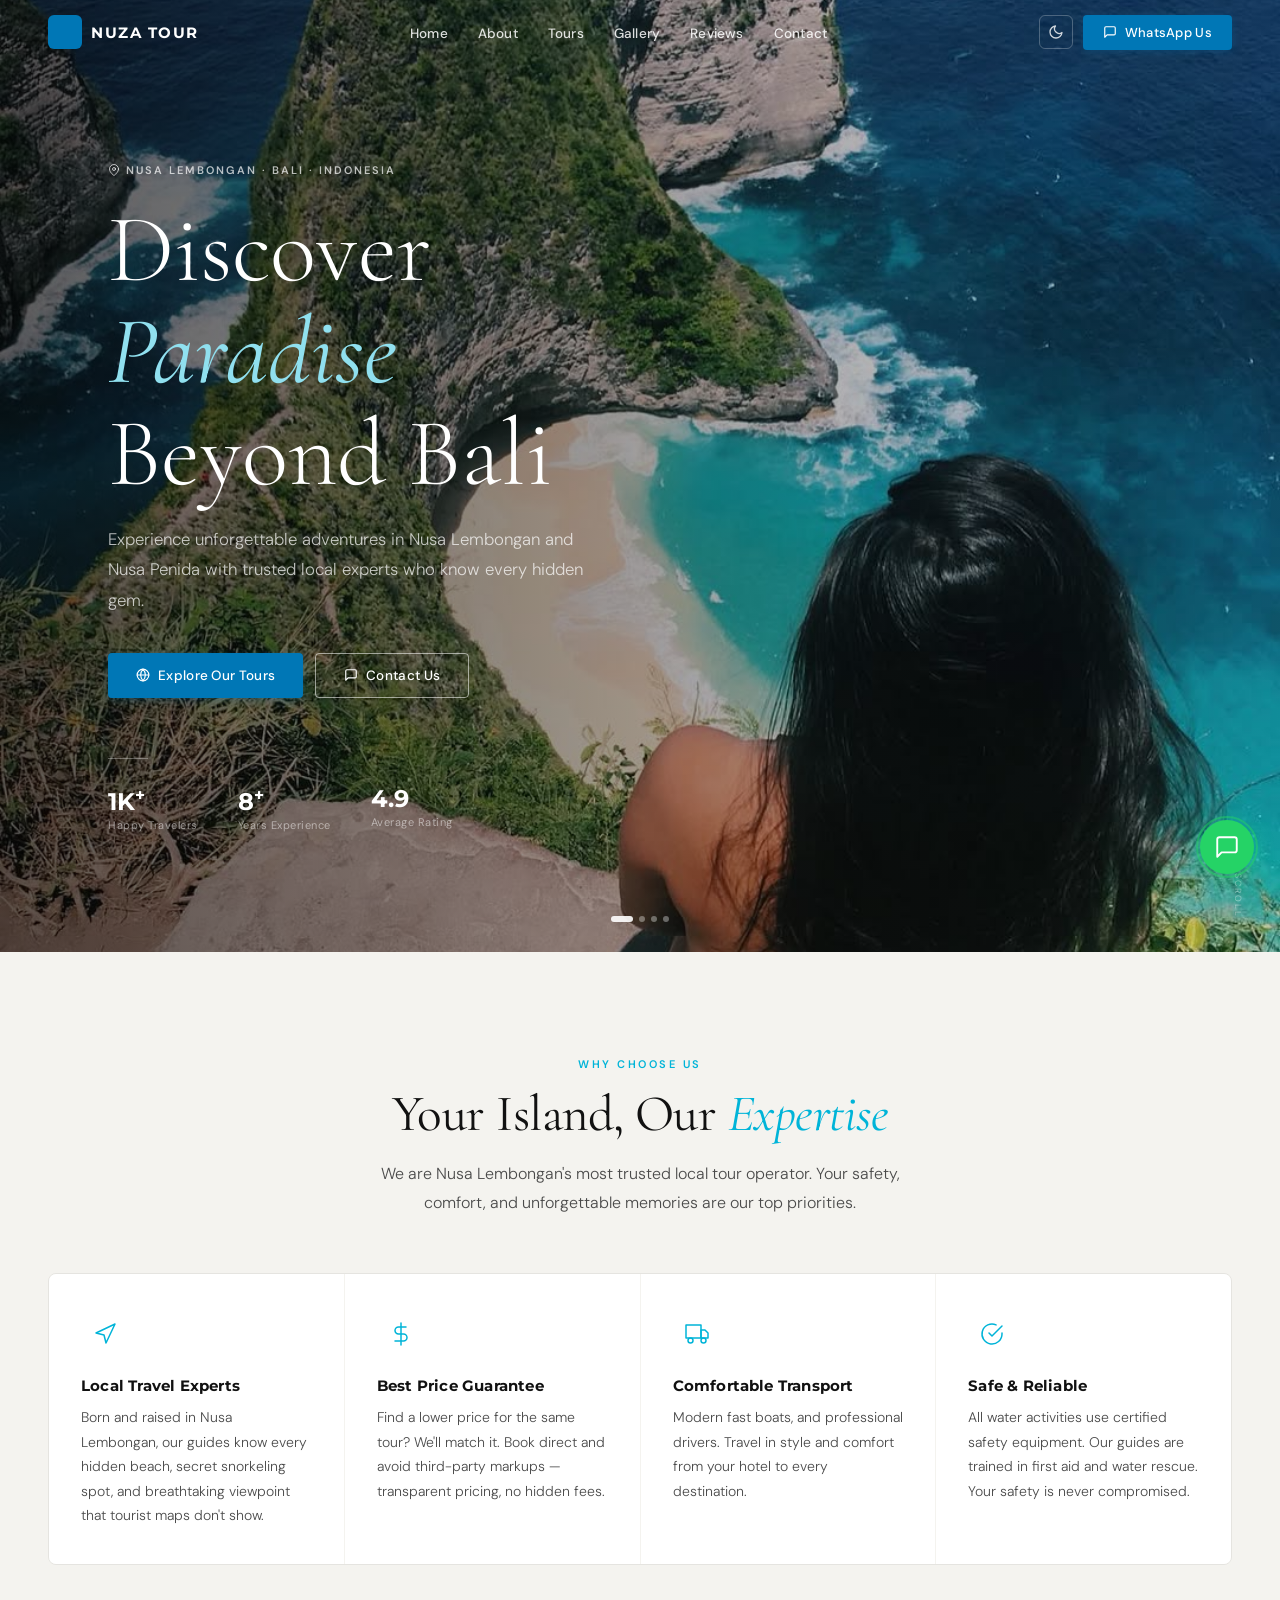
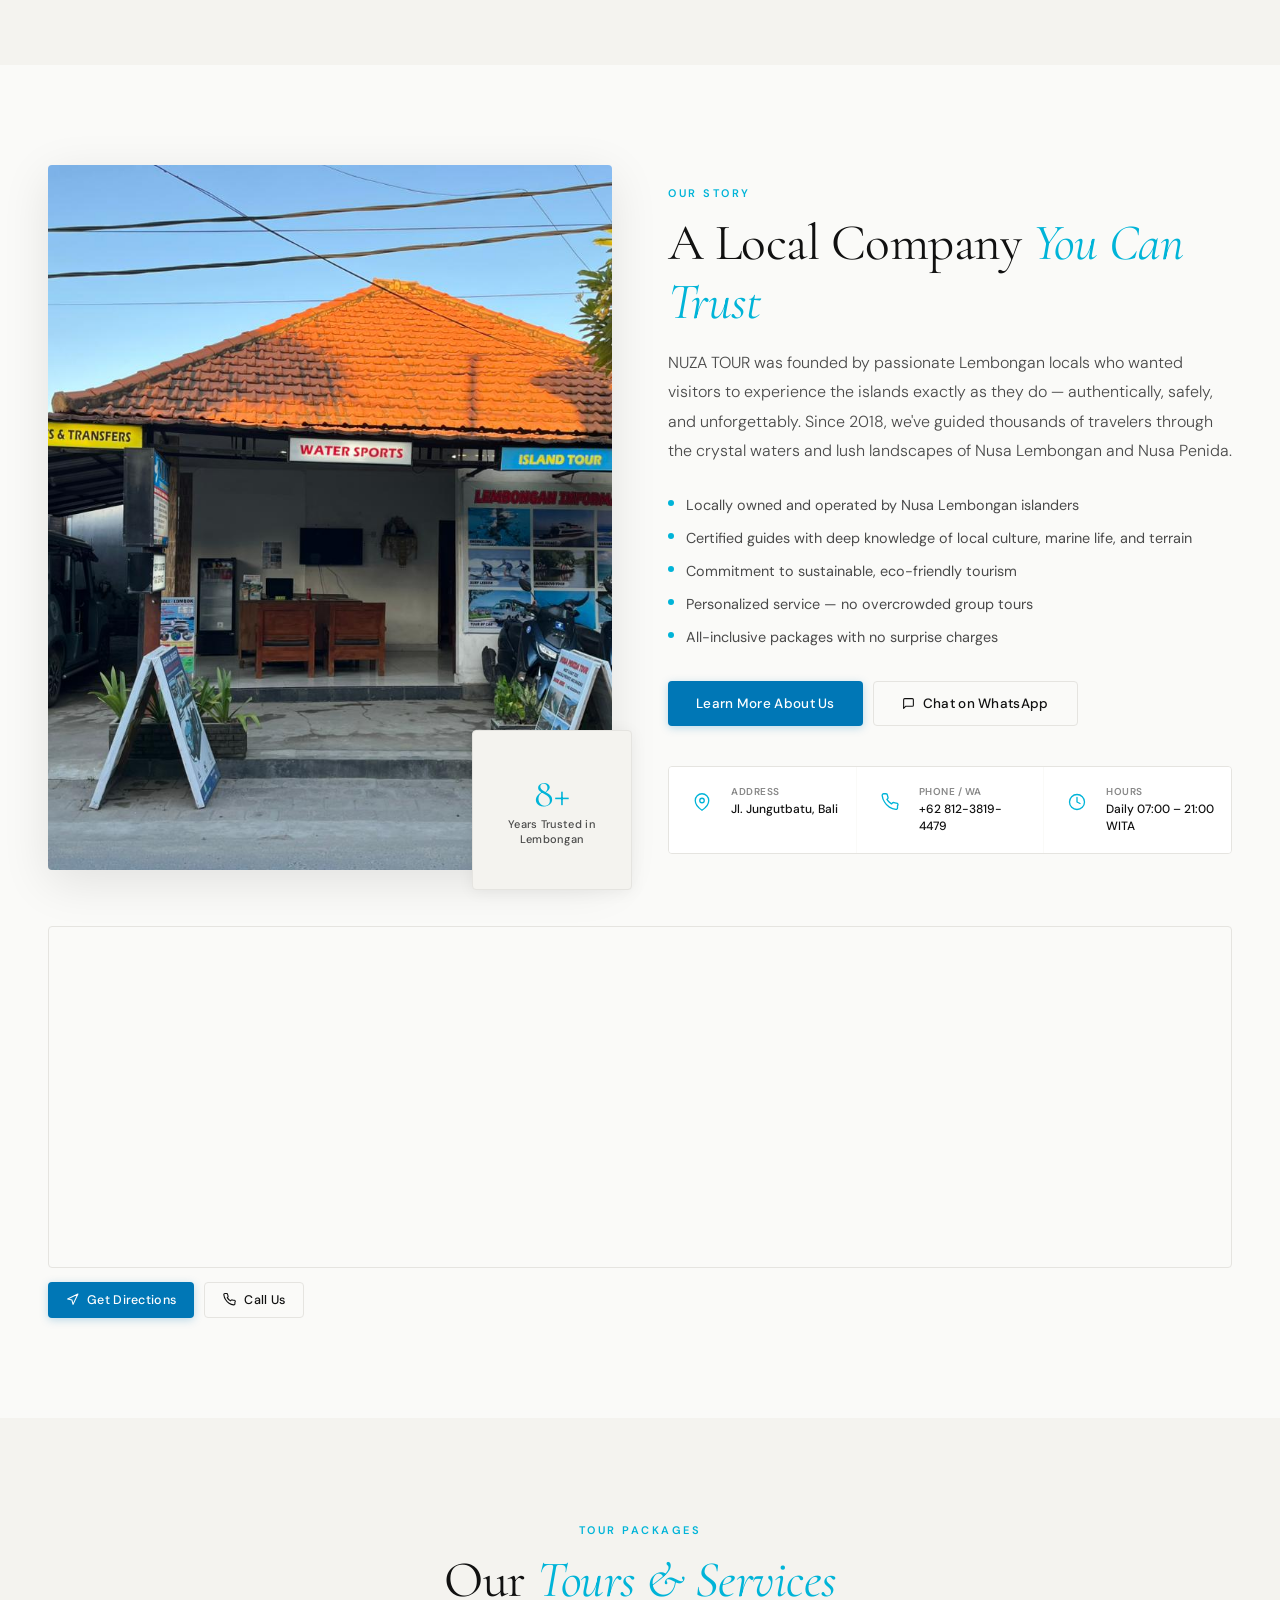
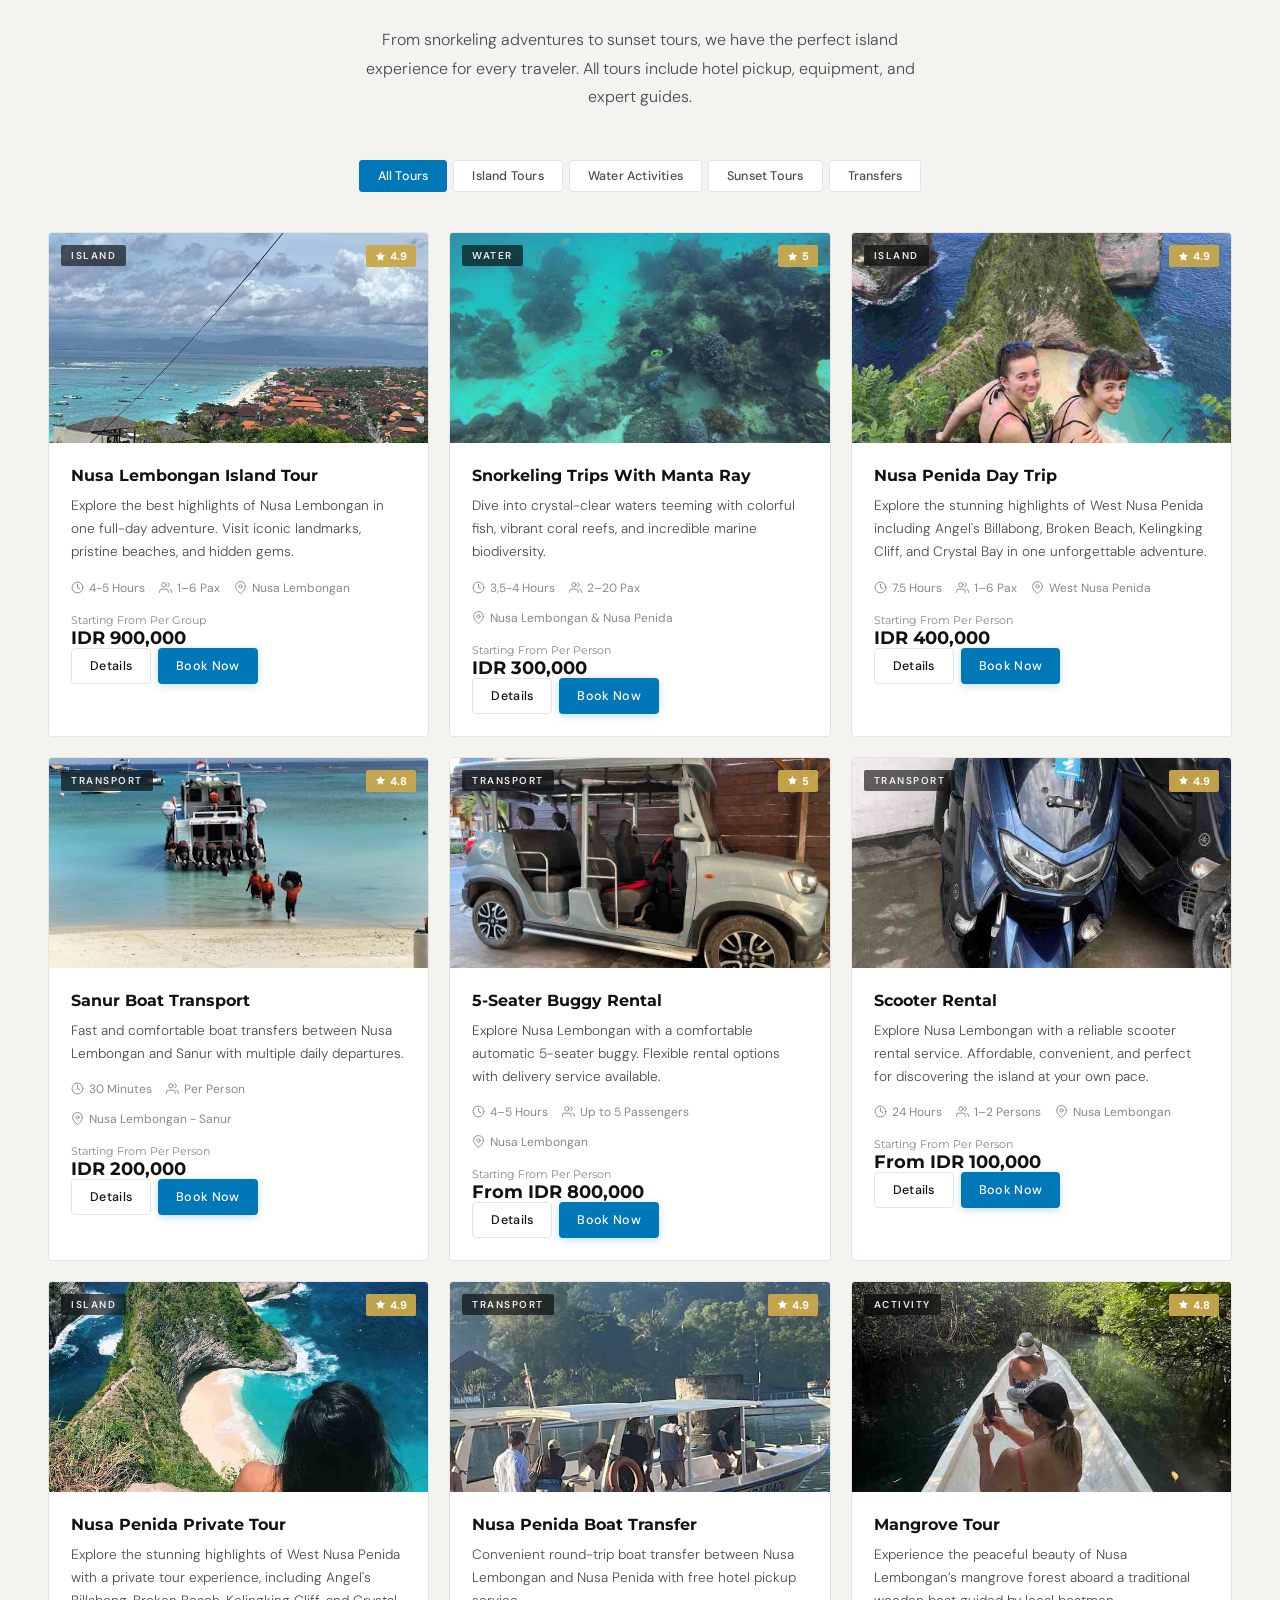
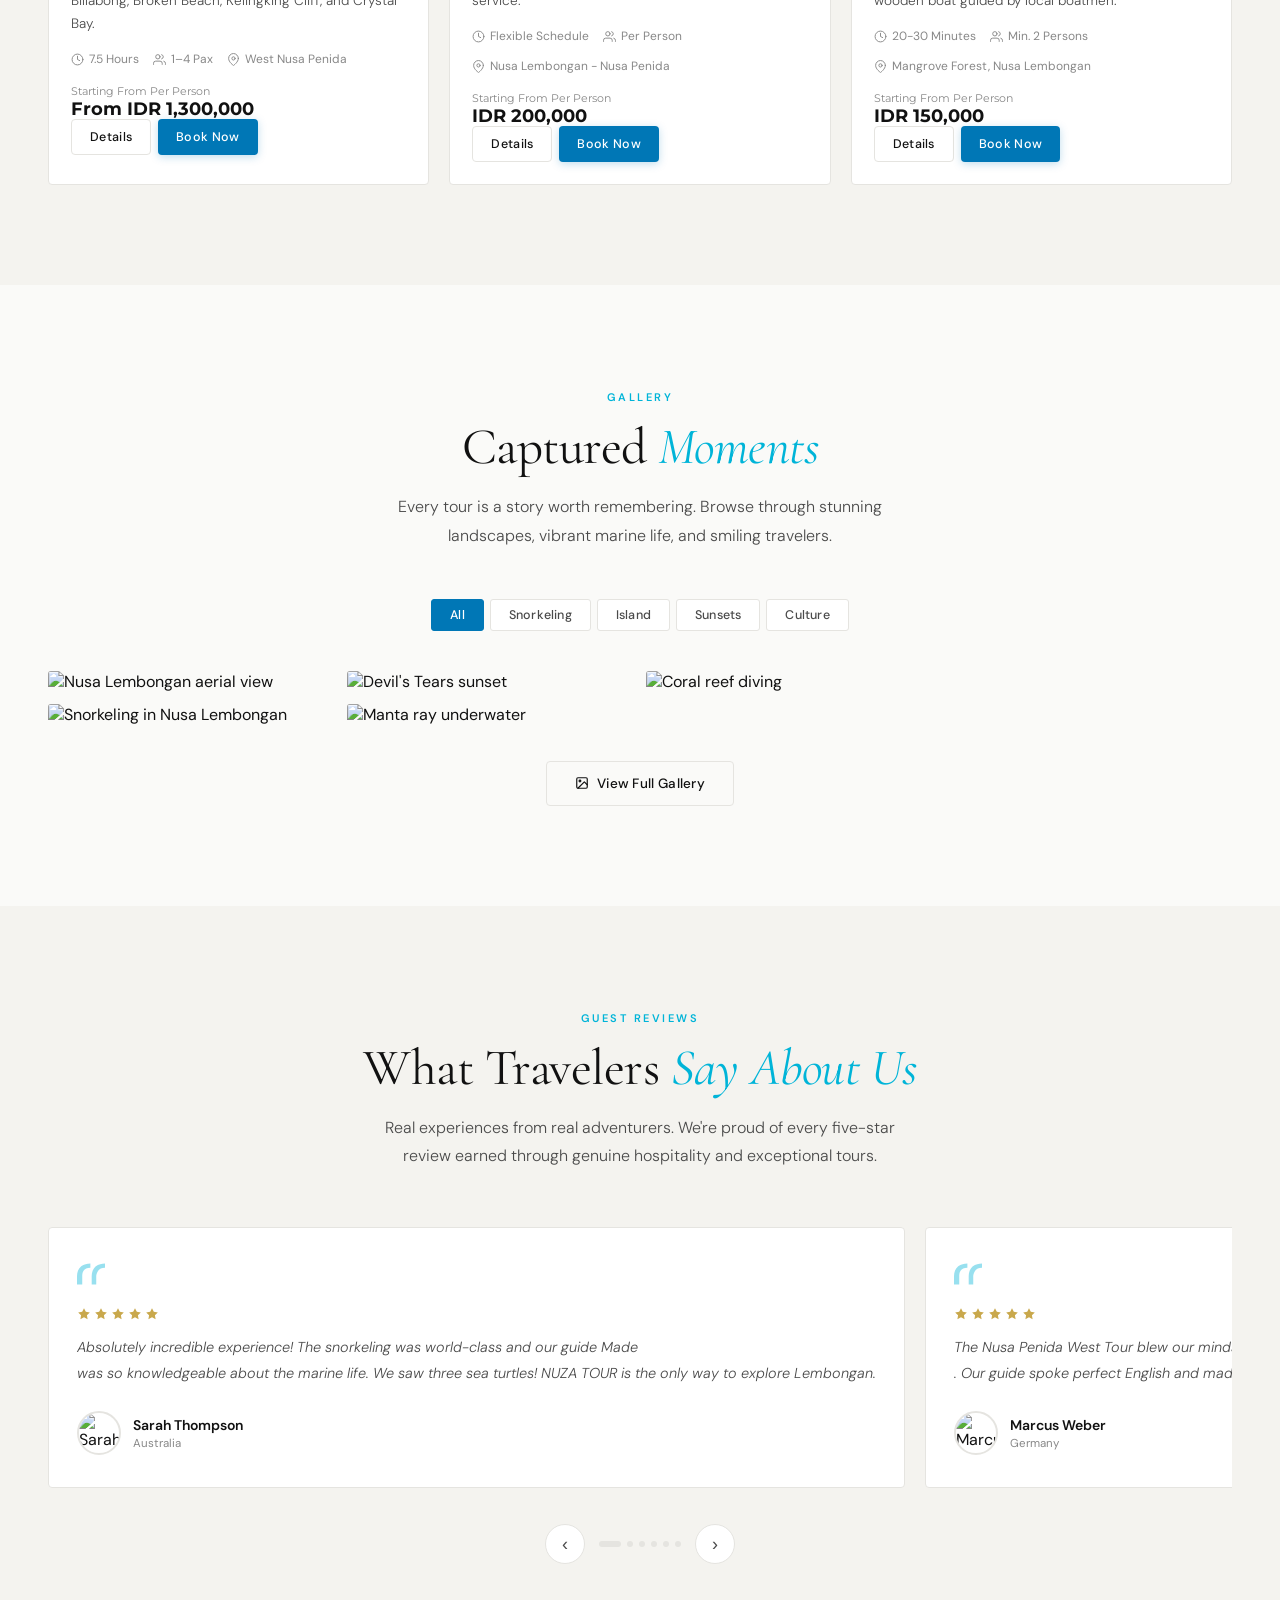
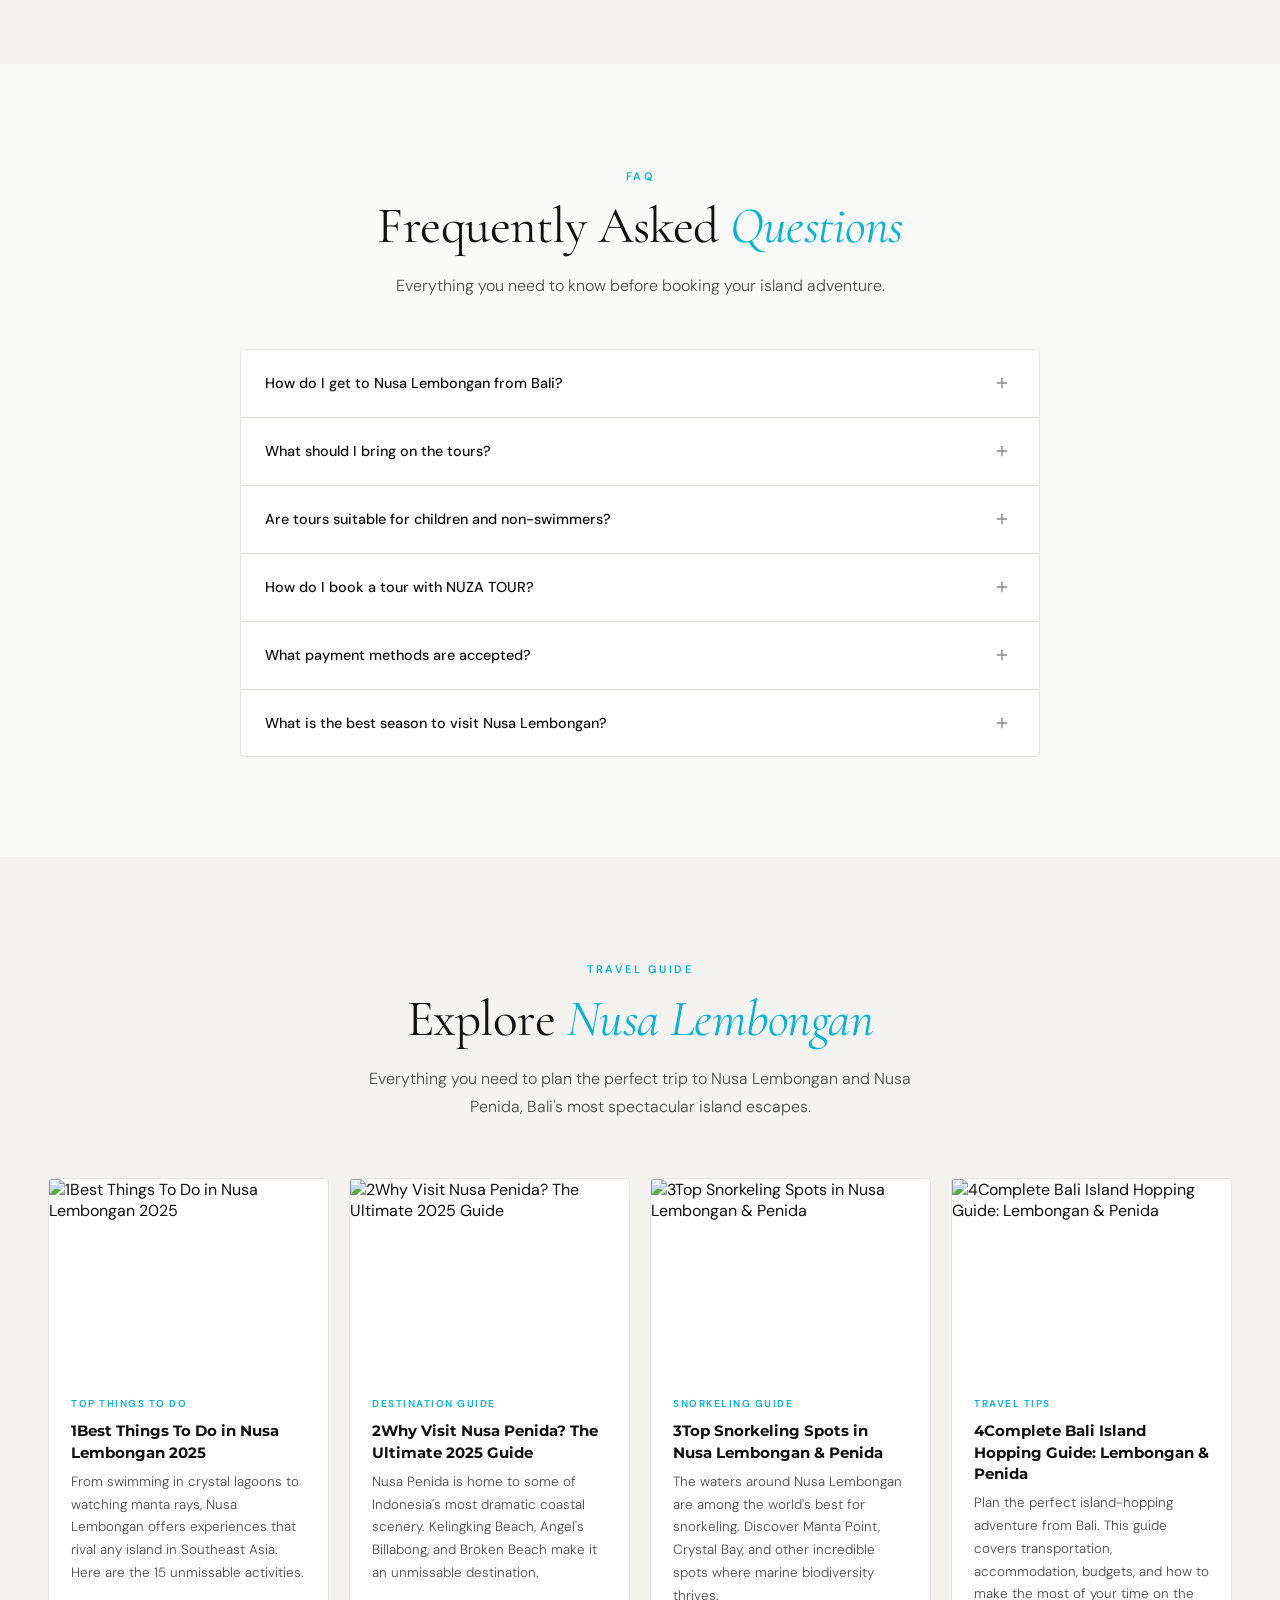
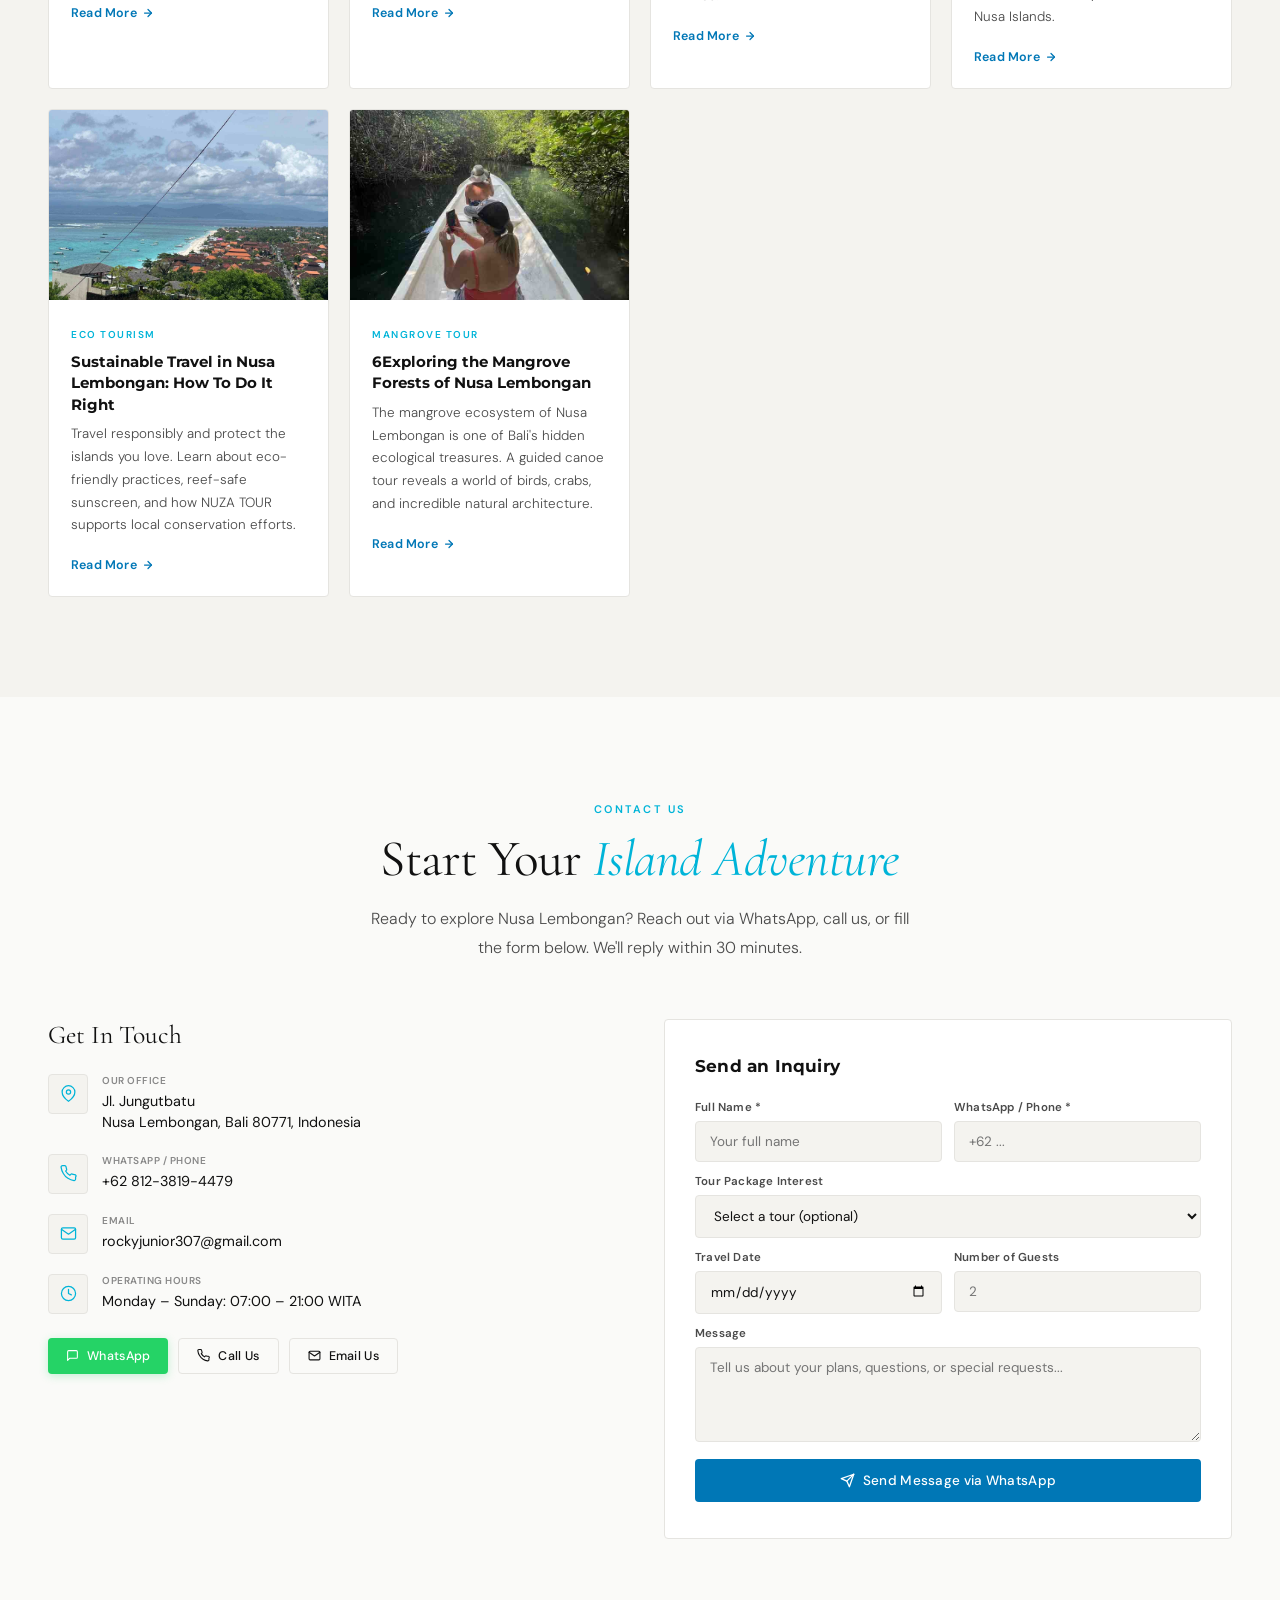
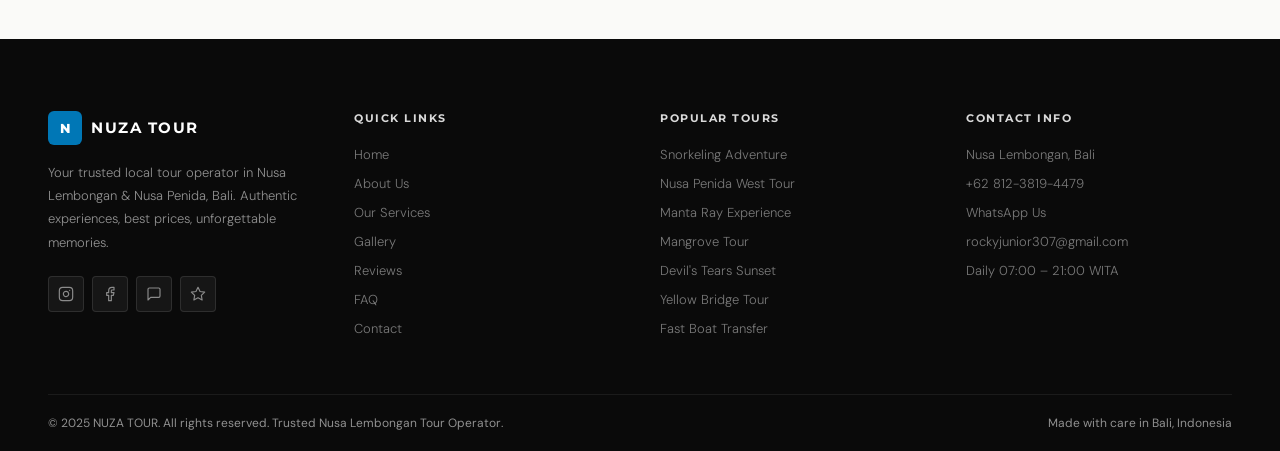
==== index.html @ 9aaf615b "Add files via upload" ====
<!DOCTYPE html>
<html lang="en">
<head>
<meta charset="UTF-8">
<meta name="viewport" content="width=device-width, initial-scale=1.0">
<meta name="description" content="NUZA TOUR – Trusted local tour operator in Nusa Lembongan & Nusa Penida, Bali. Book island tours, snorkeling, mangrove tours, fast boat transfers. Best price guaranteed.">
<meta name="keywords" content="Nusa Lembongan Tour, Nusa Lembongan Travel, Nusa Penida Tour, Snorkeling Nusa Lembongan, Mangrove Tour, Bali Island Tour, Nusa Lembongan Tour Package">
<meta name="robots" content="index, follow">
<meta name="author" content="NUZA TOUR">
<meta property="og:title" content="NUZA TOUR – Discover Paradise Beyond Bali">
<meta property="og:description" content="Experience unforgettable adventures in Nusa Lembongan and Nusa Penida with trusted local experts.">
<meta property="og:type" content="website">
<meta property="og:url" content="https://nuzatour.com">
<meta property="og:image" content="https://images.unsplash.com/photo-1537953773345-d172ccf13cf1?w=1200">
<link rel="canonical" href="https://nuzatour.com">
<title>NUZA TOUR – Discover Paradise Beyond Bali | Nusa Lembongan & Nusa Penida</title>

<script type="application/ld+json">
{
  "@context": "https://schema.org",
  "@type": "TouristAgency",
  "name": "NUZA TOUR",
  "description": "Trusted local tour operator in Nusa Lembongan & Nusa Penida, Bali, Indonesia",
  "url": "https://nuzatour.com",
  "telephone": "+6281238194479",
  "address": {
    "@type": "PostalAddress",
    "streetAddress": "Jl. Jungutbatu, Bali",
    "addressLocality": "Nusa Lembongan",
    "addressRegion": "Bali",
    "postalCode": "80771",
    "addressCountry": "ID"
  },
  "geo": { "@type": "GeoCoordinates", "latitude": -8.6877, "longitude": 115.4583 },
  "openingHours": "Mo-Su 07:00-21:00",
  "priceRange": "$$",
  "aggregateRating": { "@type": "AggregateRating", "ratingValue": "4.9", "reviewCount": "847" }
}
</script>

<!-- EmailJS Library -->
<script src="https://cdn.jsdelivr.net/npm/@emailjs/browser@4/dist/email.min.js"></script>

<script>
  // Inisialisasi EmailJS
  emailjs.init("eYzEiiAAuGFSotS97");
</script> 

<link rel="preconnect" href="https://fonts.googleapis.com">
<link rel="preconnect" href="https://fonts.gstatic.com" crossorigin>
<link href="https://fonts.googleapis.com/css2?family=Cormorant+Garamond:ital,wght@0,300;0,400;0,600;1,300;1,400&family=DM+Sans:wght@300;400;500;600&family=Montserrat:wght@400;500;600;700;800&display=swap" rel="stylesheet">

<!-- Favicon -->
<link rel="icon" type="image/png" sizes="32x32" href="assets/images/nuza-tourist-information-rental-nusa-lembongan-log.jpeg">
<link rel="shortcut icon" href="assets/images/nuza-tourist-information-rental-nusa-lembongan-log.jpegg">

<style>
/* ============================================
   DESIGN TOKENS
   ============================================ */
:root {
  --ocean: #0077B6;
  --ocean-hover: #005f92;
  --teal: #00B4D8;
  --white: #FFFFFF;

  /* Light Mode */
  --bg-primary: #FAFAF8;
  --bg-secondary: #F4F3EF;
  --bg-card: #FFFFFF;
  --text-primary: #111111;
  --text-secondary: #4A4A4A;
  --text-muted: #888888;
  --border: #E5E4E0;
  --border-light: #EEEDE9;
  --shadow: 0 2px 16px rgba(0,0,0,0.06);
  --shadow-lg: 0 12px 48px rgba(0,0,0,0.10);
  --navbar-bg: rgba(250,250,248,0.97);
  --card-bg: #FFFFFF;
}

[data-theme="dark"] {
  --bg-primary: #0A0A0A;
  --bg-secondary: #111111;
  --bg-card: #171717;
  --text-primary: #FFFFFF;
  --text-secondary: #B3B3B3;
  --text-muted: #666666;
  --border: #262626;
  --border-light: #1E1E1E;
  --shadow: 0 2px 16px rgba(0,0,0,0.4);
  --shadow-lg: 0 12px 48px rgba(0,0,0,0.5);
  --navbar-bg: rgba(10,10,10,0.97);
  --card-bg: #171717;
}

*, *::before, *::after { box-sizing: border-box; margin: 0; padding: 0; }
html { scroll-behavior: smooth; overflow-x: hidden; }
body {
  font-family: 'DM Sans', sans-serif;
  background: var(--bg-primary);
  color: var(--text-primary);
  transition: background 0.3s ease, color 0.3s ease;
  overflow-x: hidden;
}

/* ============================================
   SVG ICON SYSTEM
   ============================================ */
.icon {
  display: inline-flex;
  align-items: center;
  justify-content: center;
  flex-shrink: 0;
}
.icon svg {
  width: 1em;
  height: 1em;
  stroke: currentColor;
  fill: none;
  stroke-width: 1.75;
  stroke-linecap: round;
  stroke-linejoin: round;
}
.icon-sm svg { width: 14px; height: 14px; }
.icon-md svg { width: 18px; height: 18px; }
.icon-lg svg { width: 22px; height: 22px; }
.icon-xl svg { width: 28px; height: 28px; }

/* ============================================
   UTILITY
   ============================================ */
.container { max-width: 1240px; margin: 0 auto; padding: 0 28px; }

.section-label {
  display: inline-block;
  font-size: 11px;
  font-weight: 600;
  letter-spacing: 2.5px;
  text-transform: uppercase;
  color: var(--teal);
  margin-bottom: 14px;
}

.section-title {
  font-family: 'Cormorant Garamond', serif;
  font-size: clamp(2rem, 4vw, 3.25rem);
  font-weight: 400;
  color: var(--text-primary);
  line-height: 1.15;
  margin-bottom: 16px;
  letter-spacing: -0.01em;
}
.section-title em {
  font-style: italic;
  color: var(--teal);
}

.section-subtitle {
  font-size: 1rem;
  color: var(--text-secondary);
  line-height: 1.8;
  max-width: 560px;
  font-weight: 300;
}

/* ============================================
   BUTTONS — Professional & Premium
   ============================================ */
.btn {
  display: inline-flex;
  align-items: center;
  gap: 8px;
  padding: 13px 28px;
  border-radius: 4px;
  font-family: 'DM Sans', sans-serif;
  font-size: 13.5px;
  font-weight: 500;
  text-decoration: none;
  cursor: pointer;
  border: none;
  transition: all 0.2s ease;
  letter-spacing: 0.3px;
  white-space: nowrap;
}

.btn-primary {
  background: var(--ocean);
  color: #fff;
  box-shadow: 0 2px 8px rgba(0,119,182,0.25);
}
.btn-primary:hover {
  background: var(--ocean-hover);
  box-shadow: 0 4px 16px rgba(0,119,182,0.3);
  transform: translateY(-1px);
}

.btn-outline {
  background: transparent;
  color: var(--text-primary);
  border: 1.5px solid var(--border);
}
.btn-outline:hover {
  border-color: var(--text-muted);
  transform: translateY(-1px);
}

.btn-ghost-white {
  background: transparent;
  color: #fff;
  border: 1.5px solid rgba(255,255,255,0.55);
}
.btn-ghost-white:hover {
  background: rgba(255,255,255,0.1);
  border-color: rgba(255,255,255,0.8);
}

.btn-wa {
  background: #25D366;
  color: #fff;
  box-shadow: 0 2px 8px rgba(37,211,102,0.25);
}
.btn-wa:hover {
  background: #1ebe5c;
  transform: translateY(-1px);
}

.btn-sm { padding: 9px 18px; font-size: 12.5px; }

/* ============================================
   NAVBAR
   ============================================ */
#navbar {
  position: fixed; top: 0; left: 0; right: 0; z-index: 1000;
  background: transparent;
  transition: background 0.35s ease, border-color 0.35s ease, box-shadow 0.35s ease;
  border-bottom: 1px solid transparent;
}
#navbar.scrolled {
  background: var(--navbar-bg);
  border-bottom-color: var(--border);
  box-shadow: 0 1px 20px rgba(0,0,0,0.06);
  backdrop-filter: blur(12px);
}
.navbar-inner {
  display: flex; align-items: center; justify-content: space-between;
  height: 64px;
}
.nav-logo {
  display: flex; align-items: center; gap: 9px;
  text-decoration: none;
}
.nav-logo-mark {
  width: 34px; height: 34px; border-radius: 6px;
  background: var(--ocean);
  display: flex; align-items: center; justify-content: center;
  color: #fff;
  font-family: 'Montserrat', sans-serif;
  font-size: 13px; font-weight: 800; letter-spacing: 0;
}
.nav-logo-text {
  font-family: 'Montserrat', sans-serif;
  font-weight: 700; font-size: 15px; letter-spacing: 1.5px;
  color: var(--text-primary);
}
#navbar:not(.scrolled) .nav-logo-text { color: #fff; }
#navbar:not(.scrolled) .nav-links a { color: rgba(255,255,255,0.85); }
#navbar:not(.scrolled) .nav-links a:hover { color: #fff; }
#navbar:not(.scrolled) .theme-btn { color: rgba(255,255,255,0.8); border-color: rgba(255,255,255,0.25); }
#navbar:not(.scrolled) .theme-btn:hover { color: #fff; border-color: rgba(255,255,255,0.6); }
#navbar:not(.scrolled) .hamburger span { background: #fff; }

.nav-links {
  display: flex; align-items: center; gap: 2px;
  list-style: none;
}
.nav-links a {
  padding: 7px 14px; border-radius: 3px;
  text-decoration: none; font-size: 13.5px; font-weight: 500;
  color: var(--text-secondary);
  transition: color 0.2s ease;
  letter-spacing: 0.2px;
}
.nav-links a:hover { color: var(--text-primary); }

.nav-actions { display: flex; align-items: center; gap: 10px; }

.theme-btn {
  width: 34px; height: 34px; border-radius: 6px;
  background: transparent;
  border: 1.5px solid var(--border);
  cursor: pointer;
  display: flex; align-items: center; justify-content: center;
  color: var(--text-secondary);
  transition: all 0.2s ease;
}
.theme-btn:hover { color: var(--text-primary); border-color: var(--text-muted); }

.nav-cta { padding: 9px 20px; font-size: 13px; border-radius: 4px; }

.hamburger {
  display: none; flex-direction: column; gap: 4px;
  cursor: pointer; padding: 6px; background: none; border: none;
}
.hamburger span {
  display: block; width: 20px; height: 1.5px;
  background: var(--text-primary); border-radius: 2px; transition: all 0.3s ease;
}

.mobile-menu {
  display: none; flex-direction: column; gap: 2px;
  padding: 12px 20px 16px; border-top: 1px solid var(--border);
  background: var(--navbar-bg);
}
.mobile-menu a {
  display: flex; align-items: center; gap: 10px;
  padding: 11px 14px; border-radius: 4px;
  text-decoration: none; font-size: 14px; font-weight: 500;
  color: var(--text-secondary); transition: all 0.2s ease;
}
.mobile-menu a:hover { color: var(--text-primary); background: var(--bg-secondary); }
.mobile-menu.open { display: flex; }

/* ============================================
   HERO
   ============================================ */
#hero {
  position: relative; min-height: 100vh;
  display: flex; align-items: center;
  overflow: hidden;
}
.hero-slides { position: absolute; inset: 0; }
.hero-slide {
  position: absolute; inset: 0;
  background-size: cover; background-position: center;
  opacity: 0; transition: opacity 1.8s ease;
}
.hero-slide.active { opacity: 1; }
.hero-slide::after {
  content: ''; position: absolute; inset: 0;
  background: linear-gradient(
    to right,
    rgba(5,5,5,0.65) 0%,
    rgba(5,5,5,0.35) 55%,
    rgba(5,5,5,0.15) 100%
  );
}

.hero-content {
  position: relative; z-index: 2;
  padding: 120px 28px 80px;
  max-width: 680px;
}
@media(min-width:768px) {
  .hero-content { padding: 140px 60px 100px; }
}
@media(min-width:1240px) {
  .hero-content {
    padding: 160px 80px 120px;
    margin-left: max(28px, calc((100vw - 1240px)/2));
  }
}

.hero-location {
  display: inline-flex; align-items: center; gap: 6px;
  font-size: 11px; font-weight: 600; letter-spacing: 2px;
  text-transform: uppercase; color: rgba(255,255,255,0.7);
  margin-bottom: 22px;
  animation: fadeUp 0.9s ease both;
}
.hero-location .icon { font-size: 13px; }

.hero-headline {
  font-family: 'Cormorant Garamond', serif;
  font-size: clamp(3.2rem, 7.5vw, 6rem);
  font-weight: 300; color: #fff; line-height: 1.06;
  margin-bottom: 20px;
  animation: fadeUp 0.9s 0.12s ease both;
}
.hero-headline em {
  font-style: italic; font-weight: 400;
  color: #90E0EF;
}

.hero-sub {
  font-size: 1.05rem; color: rgba(255,255,255,0.72);
  line-height: 1.8; max-width: 500px;
  font-weight: 300;
  margin-bottom: 38px;
  animation: fadeUp 0.9s 0.24s ease both;
}

.hero-actions {
  display: flex; flex-wrap: wrap; gap: 12px;
  animation: fadeUp 0.9s 0.36s ease both;
  margin-bottom: 60px;
}

.hero-divider {
  width: 40px; height: 1px; background: rgba(255,255,255,0.3);
  margin-bottom: 28px;
  animation: fadeUp 0.9s 0.48s ease both;
}

.hero-stats {
  display: flex; gap: 40px; flex-wrap: wrap;
  animation: fadeUp 0.9s 0.56s ease both;
}
/*.hero-stat-item { }*/
.hero-stat-num {
  font-family: 'Montserrat', sans-serif;
  font-size: 1.5rem; font-weight: 700; color: #fff;
  line-height: 1; margin-bottom: 4px;
}
.hero-stat-num sup { font-size: 0.7em; vertical-align: super; }
.hero-stat-label { font-size: 11px; color: rgba(255,255,255,0.5); letter-spacing: 0.5px; }

.slide-dots {
  position: absolute; bottom: 30px; left: 50%;
  transform: translateX(-50%);
  z-index: 3; display: flex; gap: 6px;
}
.dot {
  width: 6px; height: 6px; border-radius: 6px;
  background: rgba(255,255,255,0.35); cursor: pointer;
  transition: all 0.3s ease; border: none;
}
.dot.active { width: 22px; background: rgba(255,255,255,0.9); }

.scroll-indicator {
  position: absolute; bottom: 34px; right: 36px; z-index: 3;
  display: flex; flex-direction: column; align-items: center; gap: 6px;
}
.scroll-line {
  width: 1px; height: 44px;
  background: linear-gradient(to bottom, rgba(255,255,255,0.5), transparent);
  animation: scrollDrop 2.5s ease infinite;
}
.scroll-text {
  font-size: 9px; color: rgba(255,255,255,0.4);
  letter-spacing: 2px; writing-mode: vertical-rl;
}

/* ============================================
   WHY CHOOSE US
   ============================================ */
#why { padding: 100px 0; background: var(--bg-secondary); }

.why-grid {
  display: grid;
  grid-template-columns: repeat(auto-fit, minmax(290px, 1fr));
  gap: 1px;
  margin-top: 56px;
  border: 1px solid var(--border);
  border-radius: 8px;
  overflow: hidden;
}

.why-card {
  background: var(--card-bg);
  padding: 36px 32px;
  transition: background 0.25s ease;
  position: relative;
}
.why-card:hover { background: var(--bg-primary); }

.why-icon {
  width: 48px; height: 48px;
  display: flex; align-items: center; justify-content: center;
  color: var(--teal);
  margin-bottom: 18px;
  font-size: 22px;
}
.why-icon svg { width: 24px; height: 24px; stroke: var(--teal); fill: none; stroke-width: 1.5; stroke-linecap: round; stroke-linejoin: round; }

.why-title {
  font-family: 'Montserrat', sans-serif;
  font-size: 0.95rem; font-weight: 700;
  color: var(--text-primary); margin-bottom: 10px;
  letter-spacing: 0.2px;
}
.why-desc { font-size: 0.875rem; color: var(--text-secondary); line-height: 1.75; font-weight: 300; }

/* ============================================
   ABOUT
   ============================================ */
#about { padding: 100px 0; }

.about-grid {
  display: grid; grid-template-columns: 1fr;
  gap: 56px; align-items: center;
}
@media(min-width:900px) { .about-grid { grid-template-columns: 1fr 1fr; } }

.about-image-wrap { position: relative; }
.about-img {
  width: 100%; border-radius: 4px;
  display: block; aspect-ratio: 4/5; object-fit: cover;
  box-shadow: var(--shadow-lg);
}
.about-accent {
  position: absolute; bottom: -20px; right: -20px;
  width: 160px; height: 160px;
  background: var(--bg-secondary);
  border: 1px solid var(--border);
  border-radius: 4px;
  display: flex; flex-direction: column;
  align-items: center; justify-content: center; text-align: center;
  padding: 20px;
  box-shadow: var(--shadow);
}
.about-accent-num {
  font-family: 'Cormorant Garamond', serif;
  font-size: 2.5rem; font-weight: 400; color: var(--teal); line-height: 1;
  margin-bottom: 4px;
}
.about-accent-label { font-size: 11px; color: var(--text-secondary); font-weight: 500; letter-spacing: 0.3px; line-height: 1.4; }

.about-intro {
  font-size: 1rem; color: var(--text-secondary);
  line-height: 1.85; margin-bottom: 28px; font-weight: 300;
}
.about-features {
  list-style: none; margin-bottom: 32px;
}
.about-features li {
  display: flex; align-items: flex-start; gap: 12px;
  font-size: 0.9rem; color: var(--text-secondary);
  line-height: 1.6; margin-bottom: 10px; font-weight: 400;
}
.about-features li::before {
  content: '';
  display: block; width: 6px; height: 6px;
  border-radius: 50%; background: var(--teal);
  margin-top: 6px; flex-shrink: 0;
}

.about-info-strip {
  display: grid; grid-template-columns: repeat(3,1fr);
  gap: 1px; border: 1px solid var(--border); border-radius: 4px;
  overflow: hidden; margin-top: 40px;
}
.info-strip-item {
  background: var(--card-bg); padding: 18px 16px;
  display: flex; align-items: flex-start; gap: 12px;
}
.info-strip-icon {
  width: 34px; height: 34px; flex-shrink: 0;
  display: flex; align-items: center; justify-content: center;
  color: var(--teal);
}
.info-strip-icon svg { width: 18px; height: 18px; stroke: var(--teal); fill: none; stroke-width: 1.75; stroke-linecap: round; stroke-linejoin: round; }
.info-strip-label { font-size: 10px; color: var(--text-muted); font-weight: 600; letter-spacing: 0.5px; text-transform: uppercase; margin-bottom: 3px; }
.info-strip-value { font-size: 12px; color: var(--text-primary); font-weight: 500; line-height: 1.4; }

.map-wrap { border-radius: 4px; overflow: hidden; border: 1px solid var(--border); margin-top: 56px; }
.map-wrap iframe { display: block; width: 100%; height: 340px; border: none; }
.map-actions { display: flex; gap: 10px; margin-top: 14px; flex-wrap: wrap; }

/* ============================================
   SERVICES
   ============================================ */
#services { padding: 100px 0; background: var(--bg-secondary); }
.services-header { text-align: center; margin-bottom: 48px; }
.services-header .section-subtitle { margin: 0 auto; }

.filter-tabs {
  display: flex; flex-wrap: wrap; gap: 6px;
  justify-content: center; margin-bottom: 40px;
}
.filter-tab {
  padding: 7px 18px; border-radius: 3px; cursor: pointer;
  font-size: 12.5px; font-weight: 500;
  border: 1.5px solid var(--border);
  background: var(--card-bg); color: var(--text-secondary);
  transition: all 0.2s ease; letter-spacing: 0.2px;
  font-family: 'DM Sans', sans-serif;
}
.filter-tab:hover { border-color: var(--text-muted); color: var(--text-primary); }
.filter-tab.active {
  background: var(--ocean);
  color: #fff; border-color: var(--ocean);
}

.services-grid {
  display: grid;
  grid-template-columns: repeat(auto-fill, minmax(300px, 1fr));
  gap: 20px;
}

.service-card {
  background: var(--card-bg); border-radius: 4px;
  overflow: hidden; border: 1px solid var(--border);
  transition: box-shadow 0.3s ease, transform 0.3s ease;
}
.service-card:hover { transform: translateY(-4px); box-shadow: var(--shadow-lg); }

.service-img-wrap { position: relative; overflow: hidden; height: 210px; }
.service-img {
  width: 100%; height: 100%; object-fit: cover;
  transition: transform 0.6s ease;
}
.service-card:hover .service-img { transform: scale(1.06); }

.service-badge {
  position: absolute; top: 12px; left: 12px;
  background: rgba(0,0,0,0.6);
  backdrop-filter: blur(8px);
  color: rgba(255,255,255,0.9); font-size: 10px; font-weight: 600;
  letter-spacing: 1.5px; text-transform: uppercase;
  padding: 4px 10px; border-radius: 2px;
}

.service-rating {
  position: absolute; top: 12px; right: 12px;
  background: rgba(201,168,76,0.95);
  color: #fff; font-size: 11px; font-weight: 700;
  padding: 4px 9px; border-radius: 2px;
  display: flex; align-items: center; gap: 4px;
}
.service-rating svg { width: 11px; height: 11px; fill: #fff; stroke: none; }

.service-body { padding: 22px; }
.service-title {
  font-family: 'Montserrat', sans-serif;
  font-size: 0.975rem; font-weight: 700; color: var(--text-primary);
  margin-bottom: 8px; line-height: 1.35;
}
.service-desc { font-size: 0.85rem; color: var(--text-secondary); line-height: 1.7; margin-bottom: 16px; font-weight: 300; }

.service-meta { display: flex; gap: 14px; flex-wrap: wrap; margin-bottom: 18px; }
.meta-item { display: flex; align-items: center; gap: 5px; font-size: 12px; color: var(--text-muted); }
.meta-item svg { width: 13px; height: 13px; stroke: var(--text-muted); fill: none; stroke-width: 1.75; stroke-linecap: round; stroke-linejoin: round; }

.service-footer {
  display: flex; align-items: center; justify-content: space-between;
  padding-top: 16px; border-top: 1px solid var(--border);
}
.service-price { font-family: 'Montserrat', sans-serif; font-size: 1.1rem; font-weight: 700; color: var(--text-primary); }
.service-price small { font-size: 10.5px; font-weight: 400; color: var(--text-muted); display: block; }
.service-actions { display: flex; gap: 7px; }

/* ============================================
   GALLERY
   ============================================ */
#gallery { padding: 100px 0; }
.gallery-header { text-align: center; margin-bottom: 48px; }

.gallery-grid { columns: 2; gap: 12px; column-fill: balance; }
@media(min-width:768px) { .gallery-grid { columns: 3; } }
@media(min-width:1100px) { .gallery-grid { columns: 4; } }

.gallery-item {
  break-inside: avoid; margin-bottom: 12px;
  border-radius: 3px; overflow: hidden;
  position: relative; cursor: pointer;
}
.gallery-item img { width: 100%; display: block; transition: transform 0.5s ease; }
.gallery-item:hover img { transform: scale(1.04); }

.gallery-overlay {
  position: absolute; inset: 0;
  background: rgba(0,0,0,0.45);
  opacity: 0; transition: opacity 0.3s ease;
  display: flex; align-items: center; justify-content: center;
  color: #fff;
}
.gallery-overlay svg { width: 24px; height: 24px; stroke: #fff; fill: none; stroke-width: 1.75; stroke-linecap: round; stroke-linejoin: round; }
.gallery-item:hover .gallery-overlay { opacity: 1; }
.gallery-footer { text-align: center; margin-top: 36px; }

/* Lightbox */
#lightbox {
  display: none; position: fixed; inset: 0; z-index: 9999;
  background: rgba(0,0,0,0.94); align-items: center; justify-content: center;
}
#lightbox.open { display: flex; }
#lightbox img { max-width: 90vw; max-height: 85vh; border-radius: 2px; object-fit: contain; }
.lb-close {
  position: absolute; top: 20px; right: 24px;
  color: rgba(255,255,255,0.7); font-size: 28px; cursor: pointer;
  background: none; border: none; transition: color 0.2s;
  display: flex;
}
.lb-close:hover { color: #fff; }
.lb-nav {
  position: absolute; top: 50%; transform: translateY(-50%);
  color: rgba(255,255,255,0.7); cursor: pointer;
  background: rgba(255,255,255,0.08); border: 1px solid rgba(255,255,255,0.1);
  width: 48px; height: 48px; border-radius: 50%;
  display: flex; align-items: center; justify-content: center;
  transition: all 0.2s; font-size: 20px;
}
.lb-nav:hover { color: #fff; background: rgba(255,255,255,0.18); }
.lb-prev { left: 14px; }
.lb-next { right: 14px; }

/* ============================================
   TESTIMONIALS
   ============================================ */
#testimonials { padding: 100px 0; background: var(--bg-secondary); }
.testi-header { text-align: center; margin-bottom: 56px; }

.testi-slider { position: relative; overflow: hidden; }
.testi-track {
  display: flex; gap: 20px;
  transition: transform 0.5s cubic-bezier(0.25,0.46,0.45,0.94);
}
.testi-card {
  min-width: calc(100% - 0px); flex-shrink: 0;
  background: var(--card-bg); border: 1px solid var(--border);
  border-radius: 4px; padding: 32px 28px;
  position: relative;
}
@media(min-width:768px) { .testi-card { min-width: calc(50% - 10px); } }
@media(min-width:1024px) { .testi-card { min-width: calc(33.333% - 14px); } }

.testi-quote {
  color: var(--teal); margin-bottom: 14px;
}
.testi-quote svg { width: 28px; height: 28px; fill: var(--teal); opacity: 0.4; }

.testi-stars { display: flex; gap: 3px; margin-bottom: 14px; }
.testi-stars svg { width: 14px; height: 14px; fill: #C9A84C; stroke: none; }

.testi-text {
  font-size: 0.9rem; color: var(--text-secondary);
  line-height: 1.8; margin-bottom: 24px; font-weight: 300;
  font-style: italic;
}
.testi-author { display: flex; align-items: center; gap: 12px; }
.testi-avatar {
  width: 44px; height: 44px; border-radius: 50%;
  object-fit: cover; border: 2px solid var(--border);
}
.testi-name { font-weight: 600; color: var(--text-primary); font-size: 0.875rem; margin-bottom: 2px; }
.testi-country { font-size: 11.5px; color: var(--text-muted); display: flex; align-items: center; gap: 5px; }

.testi-controls { display: flex; align-items: center; justify-content: center; gap: 14px; margin-top: 36px; }
.testi-btn {
  width: 40px; height: 40px; border-radius: 50%;
  border: 1.5px solid var(--border); background: var(--card-bg);
  cursor: pointer; display: flex; align-items: center; justify-content: center;
  color: var(--text-secondary); font-size: 18px; transition: all 0.2s ease;
}
.testi-btn:hover { border-color: var(--ocean); color: var(--ocean); }

/* ============================================
   FAQ
   ============================================ */
#faq { padding: 100px 0; }
.faq-grid { display: grid; gap: 1px; max-width: 800px; margin: 48px auto 0; border: 1px solid var(--border); border-radius: 4px; overflow: hidden; }

.faq-item { background: var(--card-bg); }
.faq-item + .faq-item { border-top: 1px solid var(--border); }

.faq-q {
  display: flex; align-items: center; justify-content: space-between;
  padding: 20px 24px; cursor: pointer;
  font-weight: 500; color: var(--text-primary); font-size: 0.9rem;
  user-select: none; transition: color 0.2s ease;
}
.faq-q:hover { color: var(--ocean); }

.faq-icon-wrap {
  width: 26px; height: 26px; flex-shrink: 0;
  display: flex; align-items: center; justify-content: center;
  color: var(--text-muted); transition: transform 0.3s ease, color 0.2s ease;
}
.faq-icon-wrap svg { width: 16px; height: 16px; stroke: currentColor; fill: none; stroke-width: 2; stroke-linecap: round; stroke-linejoin: round; }
.faq-item.open .faq-icon-wrap { transform: rotate(45deg); color: var(--ocean); }

.faq-a {
  max-height: 0; overflow: hidden;
  transition: max-height 0.4s ease, padding 0.3s ease;
  padding: 0 24px;
  font-size: 0.875rem; color: var(--text-secondary); line-height: 1.8; font-weight: 300;
}
.faq-item.open .faq-a { max-height: 220px; padding: 0 24px 20px; }

/* ============================================
   TRAVEL GUIDE
   ============================================ */
#guide { padding: 100px 0; background: var(--bg-secondary); }

.guide-grid {
  display: grid;
  grid-template-columns: repeat(auto-fit, minmax(280px, 1fr));
  gap: 20px; margin-top: 56px;
}
.guide-card {
  background: var(--card-bg); border-radius: 4px;
  overflow: hidden; border: 1px solid var(--border);
  transition: box-shadow 0.3s ease, transform 0.3s ease;
}
.guide-card:hover { transform: translateY(-4px); box-shadow: var(--shadow-lg); }

.guide-img { width: 100%; height: 190px; object-fit: cover; display: block; }
.guide-body { padding: 22px; }

.guide-tag {
  display: inline-block;
  font-size: 10px; font-weight: 600; letter-spacing: 1.5px;
  text-transform: uppercase; color: var(--teal);
  margin-bottom: 10px;
}
.guide-title {
  font-family: 'Montserrat', sans-serif;
  font-size: 0.95rem; font-weight: 700; color: var(--text-primary);
  margin-bottom: 8px; line-height: 1.4;
}
.guide-excerpt { font-size: 0.84rem; color: var(--text-secondary); line-height: 1.7; margin-bottom: 16px; font-weight: 300; }
.guide-read {
  font-size: 12.5px; font-weight: 600; color: var(--ocean);
  text-decoration: none; display: inline-flex; align-items: center; gap: 5px;
  letter-spacing: 0.2px; transition: gap 0.2s ease;
}
.guide-read:hover { gap: 8px; }

/* ============================================
   CONTACT
   ============================================ */
#contact { padding: 100px 0; }
.contact-grid { display: grid; grid-template-columns: 1fr; gap: 48px; align-items: start; }
@media(min-width:900px) { .contact-grid { grid-template-columns: 1fr 1fr; } }

.contact-info h3 {
  font-family: 'Cormorant Garamond', serif;
  font-size: 1.6rem; font-weight: 400; margin-bottom: 24px; color: var(--text-primary);
}
.contact-item { display: flex; align-items: flex-start; gap: 14px; margin-bottom: 20px; }
.contact-icon {
  width: 40px; height: 40px; border-radius: 4px; flex-shrink: 0;
  background: var(--bg-secondary); border: 1px solid var(--border);
  display: flex; align-items: center; justify-content: center;
  color: var(--teal);
}
.contact-icon svg { width: 17px; height: 17px; stroke: var(--teal); fill: none; stroke-width: 1.75; stroke-linecap: round; stroke-linejoin: round; }
.contact-item-label { font-size: 10px; color: var(--text-muted); font-weight: 600; letter-spacing: 0.5px; text-transform: uppercase; margin-bottom: 4px; }
.contact-item-value { font-size: 0.9rem; color: var(--text-primary); font-weight: 400; line-height: 1.5; }

.contact-quick { display: flex; gap: 10px; flex-wrap: wrap; margin-top: 24px; }

.contact-form-wrap {
  background: var(--card-bg); border: 1px solid var(--border);
  border-radius: 4px; padding: 36px 30px;
}
.form-title {
  font-family: 'Montserrat', sans-serif;
  font-size: 1.05rem; font-weight: 700; color: var(--text-primary);
  margin-bottom: 24px; letter-spacing: 0.2px;
}
.form-row { display: grid; grid-template-columns: 1fr 1fr; gap: 12px; }
@media(max-width:600px) { .form-row { grid-template-columns: 1fr; } }
.form-group { margin-bottom: 12px; }
.form-label { display: block; font-size: 11.5px; font-weight: 600; color: var(--text-secondary); margin-bottom: 6px; letter-spacing: 0.2px; }
.form-input, .form-select, .form-textarea {
  width: 100%; padding: 11px 14px; border-radius: 4px;
  border: 1.5px solid var(--border); background: var(--bg-secondary);
  color: var(--text-primary); font-family: 'DM Sans', sans-serif;
  font-size: 13.5px; outline: none; transition: border-color 0.2s ease;
}
.form-input:focus, .form-select:focus, .form-textarea:focus { border-color: var(--ocean); }
.form-textarea { min-height: 95px; resize: vertical; }
.form-submit {
  width: 100%; padding: 13px;
  background: var(--ocean); color: #fff;
  border: none; border-radius: 4px;
  font-family: 'DM Sans', sans-serif; font-size: 13.5px; font-weight: 500;
  cursor: pointer; transition: all 0.2s ease;
  letter-spacing: 0.3px;
  display: flex; align-items: center; justify-content: center; gap: 8px;
}
.form-submit:hover { background: var(--ocean-hover); transform: translateY(-1px); }
.form-submit svg { width: 15px; height: 15px; stroke: #fff; fill: none; stroke-width: 2; stroke-linecap: round; stroke-linejoin: round; }

/* ============================================
   BOOKING FORM VALIDATION STYLES
   ============================================ */

/* Red border on invalid fields */
.form-input.field-error,
.form-select.field-error,
.form-textarea.field-error {
  border-color: #E53E3E !important;
  background-color: rgba(229, 62, 62, 0.04);
}

/* Inline error message below each field */
.field-error-msg {
  display: none;
  font-size: 11.5px;
  color: #E53E3E;
  margin-top: 5px;
  font-weight: 500;
  letter-spacing: 0.1px;
  align-items: center;
  gap: 4px;
}
.field-error-msg.visible {
  display: flex;
}
.field-error-msg svg {
  width: 12px;
  height: 12px;
  flex-shrink: 0;
  stroke: #E53E3E;
  fill: none;
  stroke-width: 2.5;
  stroke-linecap: round;
  stroke-linejoin: round;
}

/* Booking actions layout */
.booking-actions {
  display: flex;
  gap: 10px;
  margin-top: 14px;
}
.booking-actions .form-submit {
  flex: 1;
}
.booking-actions .form-submit.secondary {
  background: var(--bg-secondary);
  color: var(--text-primary);
  border: 1.5px solid var(--border);
  box-shadow: none;
}
.booking-actions .form-submit.secondary:hover {
  background: var(--border);
  transform: translateY(-1px);
}
@media(max-width: 500px) {
  .booking-actions { flex-direction: column; }
}

/* ============================================
   FOOTER
   ============================================ */
#footer {
  background: #0A0A0A;
  color: rgba(255,255,255,0.55);
  padding: 72px 0 0;
}
.footer-grid {
  display: grid;
  grid-template-columns: repeat(auto-fit, minmax(190px, 1fr));
  gap: 40px; margin-bottom: 48px;
}
.footer-brand .nav-logo { margin-bottom: 16px; }
.footer-brand .nav-logo-text { color: #fff; }
.footer-desc { font-size: 13px; line-height: 1.8; margin-bottom: 22px; font-weight: 300; }

.footer-social { display: flex; gap: 8px; }
.social-link {
  width: 36px; height: 36px; border-radius: 4px;
  background: rgba(255,255,255,0.05); border: 1px solid rgba(255,255,255,0.1);
  display: flex; align-items: center; justify-content: center;
  color: rgba(255,255,255,0.5); text-decoration: none;
  transition: all 0.2s ease;
}
.social-link svg { width: 16px; height: 16px; stroke: currentColor; fill: none; stroke-width: 1.75; stroke-linecap: round; stroke-linejoin: round; }
.social-link:hover { background: var(--ocean); border-color: var(--ocean); color: #fff; }

.footer-col h4 {
  font-family: 'Montserrat', sans-serif;
  font-size: 11px; font-weight: 700; color: rgba(255,255,255,0.85);
  letter-spacing: 1.5px; text-transform: uppercase; margin-bottom: 18px;
}
.footer-col ul { list-style: none; }
.footer-col ul li { margin-bottom: 8px; }
.footer-col ul li a {
  text-decoration: none; color: rgba(255,255,255,0.45);
  font-size: 13px; transition: color 0.2s ease; font-weight: 300;
}
.footer-col ul li a:hover { color: rgba(255,255,255,0.85); }

.footer-bottom {
  border-top: 1px solid rgba(255,255,255,0.07);
  padding: 20px 0;
  display: flex; align-items: center; justify-content: space-between;
  flex-wrap: wrap; gap: 10px;
  font-size: 12px;
}

/* ============================================
   WHATSAPP FLOAT
   ============================================ */
.wa-float {
  position: fixed; bottom: 26px; right: 26px; z-index: 900;
  width: 54px; height: 54px; border-radius: 50%;
  background: #25D366;
  display: flex; align-items: center; justify-content: center;
  cursor: pointer; text-decoration: none;
  box-shadow: 0 4px 20px rgba(37,211,102,0.35);
  transition: transform 0.2s ease, box-shadow 0.2s ease;
}
.wa-float:hover { transform: scale(1.08); box-shadow: 0 6px 28px rgba(37,211,102,0.45); }
.wa-float svg { width: 26px; height: 26px; stroke: #fff; fill: none; stroke-width: 1.75; stroke-linecap: round; stroke-linejoin: round; }

.wa-pulse {
  position: absolute; inset: -4px; border-radius: 50%;
  border: 2px solid #25D366; opacity: 0.5;
  animation: pulse 2.5s ease infinite;
}

/* ============================================
   SERVICE MODAL
   ============================================ */
#modal-overlay {
  display: none; position: fixed; inset: 0; z-index: 2000;
  background: rgba(0,0,0,0.7); align-items: center; justify-content: center;
  padding: 20px; backdrop-filter: blur(4px);
}
#modal-overlay.open { display: flex; }

#modal-box {
  background: var(--bg-primary); border: 1px solid var(--border);
  border-radius: 4px; width: 100%; max-width: 720px;
  max-height: 90vh; overflow-y: auto;
  box-shadow: 0 24px 80px rgba(0,0,0,0.3);
}

.modal-hero { position: relative; height: 280px; }
.modal-hero img { width: 100%; height: 100%; object-fit: cover; display: block; }
.modal-hero-overlay {
  position: absolute; bottom: 0; left: 0; right: 0;
  background: linear-gradient(to top, rgba(0,0,0,0.75), transparent);
  padding: 24px 28px 20px;
}
.modal-hero-title {
  font-family: 'Cormorant Garamond', serif;
  font-size: 1.7rem; font-weight: 400; color: #fff; line-height: 1.2;
}
.modal-close {
  position: absolute; top: 14px; right: 14px;
  width: 34px; height: 34px; border-radius: 4px;
  background: rgba(0,0,0,0.5); border: none; color: #fff;
  cursor: pointer; font-size: 18px;
  display: flex; align-items: center; justify-content: center;
  transition: background 0.2s ease;
}
.modal-close:hover { background: rgba(0,0,0,0.75); }

.modal-body { padding: 28px; }
.modal-section { margin-bottom: 28px; }
.modal-section h3 {
  font-family: 'Montserrat', sans-serif;
  font-size: 0.85rem; font-weight: 700; color: var(--text-muted);
  letter-spacing: 1.5px; text-transform: uppercase;
  margin-bottom: 14px; padding-bottom: 10px;
  border-bottom: 1px solid var(--border);
}
.modal-description { font-size: 0.9rem; color: var(--text-secondary); line-height: 1.8; font-weight: 300; }

.modal-pricing { display: flex; align-items: flex-start; justify-content: space-between; flex-wrap: wrap; gap: 16px; }
.modal-price-label { font-size: 10px; color: var(--text-muted); font-weight: 600; letter-spacing: 1px; text-transform: uppercase; margin-bottom: 4px; }
.modal-price-value { font-family: 'Montserrat', sans-serif; font-size: 1.8rem; font-weight: 700; color: var(--text-primary); line-height: 1; }
.modal-price-per { font-size: 12px; color: var(--text-muted); margin-top: 3px; }
.modal-tag {
  display: inline-flex; align-items: center; gap: 5px;
  background: var(--bg-secondary); border: 1px solid var(--border);
  color: var(--text-secondary); border-radius: 3px;
  padding: 5px 12px; font-size: 12px; font-weight: 500;
}
.modal-tag svg { width: 12px; height: 12px; stroke: currentColor; fill: none; stroke-width: 1.75; stroke-linecap: round; stroke-linejoin: round; }
.modal-tag.gold { background: rgba(201,168,76,0.1); border-color: rgba(201,168,76,0.3); color: #C9A84C; }
.modal-tag.gold svg { fill: #C9A84C; stroke: none; }

.modal-highlights { list-style: none; display: grid; grid-template-columns: 1fr 1fr; gap: 8px; }
@media(max-width:500px) { .modal-highlights { grid-template-columns: 1fr; } }
.modal-highlights li {
  display: flex; align-items: flex-start; gap: 8px;
  font-size: 0.875rem; color: var(--text-secondary); line-height: 1.5;
}
.modal-highlights li::before {
  content: '';
  display: block; width: 5px; height: 5px;
  border-radius: 50%; background: var(--teal);
  margin-top: 6px; flex-shrink: 0;
}

.included-grid { display: grid; grid-template-columns: 1fr 1fr; gap: 6px; }
@media(max-width:500px) { .included-grid { grid-template-columns: 1fr; } }
.included-item {
  display: flex; align-items: center; gap: 8px;
  font-size: 0.85rem; color: var(--text-secondary); padding: 6px 0;
}
.included-item.excl { color: var(--text-muted); }
.included-item::before {
  font-size: 14px; font-weight: 700;
  content: '✓'; color: var(--teal);
}
.included-item.excl::before { content: '✗'; color: var(--text-muted); }

.timeline { display: flex; flex-direction: column; gap: 0; }
.tl-item { display: flex; align-items: flex-start; gap: 14px; padding-bottom: 16px; position: relative; }
.tl-item:not(:last-child)::before {
  content: ''; position: absolute;
  left: 24px; top: 20px; bottom: 0; width: 1px;
  background: var(--border);
}
.tl-dot {
  width: 9px; height: 9px; border-radius: 50%;
  background: var(--teal); margin-top: 5px; flex-shrink: 0;
  position: relative; z-index: 1;
}
.tl-time { font-size: 11px; font-weight: 700; color: var(--text-muted); letter-spacing: 0.5px; min-width: 38px; margin-top: 3px; }
.tl-text { font-size: 0.875rem; color: var(--text-secondary); line-height: 1.55; font-weight: 300; }

.booking-form-wrap { margin-top: 4px; }

.also-like { margin-top: 4px; }
.also-like-grid { display: grid; grid-template-columns: repeat(3,1fr); gap: 12px; }
@media(max-width:500px) { .also-like-grid { grid-template-columns: 1fr 1fr; } }
.also-card { border-radius: 3px; overflow: hidden; cursor: pointer; border: 1px solid var(--border); transition: box-shadow 0.2s ease; }
.also-card:hover { box-shadow: var(--shadow); }
.also-img { width: 100%; height: 90px; object-fit: cover; display: block; }
.also-body { padding: 10px; }
.also-title { font-size: 12px; font-weight: 600; color: var(--text-primary); margin-bottom: 4px; line-height: 1.3; }
.also-price { font-size: 11.5px; color: var(--teal); font-weight: 700; margin-bottom: 8px; }

/* ============================================
   REVEAL ANIMATIONS
   ============================================ */
.reveal { opacity: 0; transform: translateY(24px); transition: opacity 0.6s ease, transform 0.6s ease; }
.reveal.visible { opacity: 1; transform: translateY(0); }

@keyframes fadeUp {
  from { opacity: 0; transform: translateY(20px); }
  to { opacity: 1; transform: translateY(0); }
}
@keyframes pulse {
  0%, 100% { transform: scale(1); opacity: 0.5; }
  50% { transform: scale(1.25); opacity: 0; }
}
@keyframes scrollDrop {
  0%, 100% { opacity: 0.5; transform: scaleY(1); }
  50% { opacity: 1; transform: scaleY(1.1); }
}

/* ============================================
   RESPONSIVE
   ============================================ */
@media(max-width:768px) {
  .nav-links, .nav-cta { display: none; }
  .hamburger { display: flex; }
  .scroll-indicator { display: none; }
  .about-accent { display: none; }
  .about-info-strip { grid-template-columns: 1fr; }
  .modal-pricing { flex-direction: column; }
  .also-like-grid { grid-template-columns: 1fr 1fr; }
}
@media(max-width:480px) {
  .hero-actions { flex-direction: column; align-items: flex-start; }
  .hero-actions .btn { width: 100%; justify-content: center; }
  .contact-quick .btn { flex: 1 1 auto; }
  .also-like-grid { grid-template-columns: 1fr; }
  .hero-stats { gap: 24px; }
}
</style>
</head>
<body>

<!-- ============ NAVBAR ============ -->
<nav id="navbar" role="navigation" aria-label="Main navigation">
  <div class="container">
    <div class="navbar-inner">
      <a href="index.html" class="nav-logo" aria-label="NUZA TOUR Home">
        <div class="nav-logo-mark"></div>
        <span class="nav-logo-text">NUZA&nbsp;TOUR</span>
      </a>
      <ul class="nav-links" aria-label="Site navigation">
        <li><a href="#hero">Home</a></li>
        <li><a href="#about">About</a></li>
        <li><a href="#services">Tours</a></li>
        <li><a href="#gallery">Gallery</a></li>
        <li><a href="#testimonials">Reviews</a></li>
        <li><a href="#contact">Contact</a></li>
      </ul>
      <div class="nav-actions">
        <button class="theme-btn" id="themeToggle" aria-label="Toggle dark mode">
          <!-- Sun icon (shown in dark mode) -->
          <svg id="iconSun" width="16" height="16" viewBox="0 0 24 24" fill="none" stroke="currentColor" stroke-width="2" stroke-linecap="round" stroke-linejoin="round" style="display:none"><circle cx="12" cy="12" r="4"/><line x1="12" y1="2" x2="12" y2="6"/><line x1="12" y1="18" x2="12" y2="22"/><line x1="4.93" y1="4.93" x2="7.76" y2="7.76"/><line x1="16.24" y1="16.24" x2="19.07" y2="19.07"/><line x1="2" y1="12" x2="6" y2="12"/><line x1="18" y1="12" x2="22" y2="12"/><line x1="4.93" y1="19.07" x2="7.76" y2="16.24"/><line x1="16.24" y1="7.76" x2="19.07" y2="4.93"/></svg>
          <!-- Moon icon (shown in light mode) -->
          <svg id="iconMoon" width="16" height="16" viewBox="0 0 24 24" fill="none" stroke="currentColor" stroke-width="2" stroke-linecap="round" stroke-linejoin="round"><path d="M21 12.79A9 9 0 1 1 11.21 3 7 7 0 0 0 21 12.79z"/></svg>
        </button>
        <a href="https://wa.me/6281238194479?text=Hello+NUZA+TOUR!+I'm+interested+in+booking+a+tour." class="btn btn-primary nav-cta" target="_blank" rel="noopener">
          <svg width="14" height="14" viewBox="0 0 24 24" fill="none" stroke="currentColor" stroke-width="2" stroke-linecap="round" stroke-linejoin="round"><path d="M21 15a2 2 0 0 1-2 2H7l-4 4V5a2 2 0 0 1 2-2h14a2 2 0 0 1 2 2z"/></svg>
          WhatsApp Us
        </a>
        <button class="hamburger" id="hamburger" aria-label="Open menu">
          <span></span><span></span><span></span>
        </button>
      </div>
    </div>
    <nav class="mobile-menu" id="mobileMenu" aria-label="Mobile navigation">
      <a href="#hero">
        <svg width="16" height="16" viewBox="0 0 24 24" fill="none" stroke="currentColor" stroke-width="1.75" stroke-linecap="round" stroke-linejoin="round"><path d="M3 9l9-7 9 7v11a2 2 0 0 1-2 2H5a2 2 0 0 1-2-2z"/><polyline points="9 22 9 12 15 12 15 22"/></svg>
        Home
      </a>
      <a href="#about">
        <svg width="16" height="16" viewBox="0 0 24 24" fill="none" stroke="currentColor" stroke-width="1.75" stroke-linecap="round" stroke-linejoin="round"><circle cx="12" cy="12" r="10"/><line x1="12" y1="8" x2="12" y2="12"/><line x1="12" y1="16" x2="12.01" y2="16"/></svg>
        About Us
      </a>
      <a href="#services">
        <svg width="16" height="16" viewBox="0 0 24 24" fill="none" stroke="currentColor" stroke-width="1.75" stroke-linecap="round" stroke-linejoin="round"><circle cx="12" cy="12" r="10"/><line x1="2" y1="12" x2="22" y2="12"/><path d="M12 2a15.3 15.3 0 0 1 4 10 15.3 15.3 0 0 1-4 10 15.3 15.3 0 0 1-4-10 15.3 15.3 0 0 1 4-10z"/></svg>
        Tours &amp; Services
      </a>
      <a href="#gallery">
        <svg width="16" height="16" viewBox="0 0 24 24" fill="none" stroke="currentColor" stroke-width="1.75" stroke-linecap="round" stroke-linejoin="round"><rect x="3" y="3" width="18" height="18" rx="2"/><circle cx="8.5" cy="8.5" r="1.5"/><polyline points="21 15 16 10 5 21"/></svg>
        Gallery
      </a>
      <a href="#testimonials">
        <svg width="16" height="16" viewBox="0 0 24 24" fill="none" stroke="currentColor" stroke-width="1.75" stroke-linecap="round" stroke-linejoin="round"><polygon points="12 2 15.09 8.26 22 9.27 17 14.14 18.18 21.02 12 17.77 5.82 21.02 7 14.14 2 9.27 8.91 8.26 12 2"/></svg>
        Reviews
      </a>
      <a href="#faq">
        <svg width="16" height="16" viewBox="0 0 24 24" fill="none" stroke="currentColor" stroke-width="1.75" stroke-linecap="round" stroke-linejoin="round"><circle cx="12" cy="12" r="10"/><path d="M9.09 9a3 3 0 0 1 5.83 1c0 2-3 3-3 3"/><line x1="12" y1="17" x2="12.01" y2="17"/></svg>
        FAQ
      </a>
      <a href="#contact">
        <svg width="16" height="16" viewBox="0 0 24 24" fill="none" stroke="currentColor" stroke-width="1.75" stroke-linecap="round" stroke-linejoin="round"><path d="M22 16.92v3a2 2 0 0 1-2.18 2 19.79 19.79 0 0 1-8.63-3.07A19.5 19.5 0 0 1 4.69 12 19.79 19.79 0 0 1 1.6 3.41 2 2 0 0 1 3.58 1h3a2 2 0 0 1 2 1.72c.127.96.361 1.903.7 2.81a2 2 0 0 1-.45 2.11L7.91 8.56a16 16 0 0 0 6 6l1.27-1.27a2 2 0 0 1 2.11-.45c.907.339 1.85.573 2.81.7A2 2 0 0 1 22 16.92z"/></svg>
        Contact
      </a>
      <a href="https://wa.me/6281238194479" class="btn btn-wa" style="margin-top:8px;justify-content:center;" target="_blank" rel="noopener">
        <svg width="16" height="16" viewBox="0 0 24 24" fill="none" stroke="currentColor" stroke-width="2" stroke-linecap="round" stroke-linejoin="round"><path d="M21 15a2 2 0 0 1-2 2H7l-4 4V5a2 2 0 0 1 2-2h14a2 2 0 0 1 2 2z"/></svg>
        WhatsApp Us
      </a>
    </nav>
  </div>
</nav>

<!-- ============ HERO ============ -->
<section id="hero" aria-label="Hero banner">
  <div class="hero-slides" id="heroSlides">
      <div class="hero-slide" style="background-image:url('assets/images/bali-snorkeling-blue-lagoon.jpg')"></div>
      <div class="hero-slide" style="background-image:url('assets/images/nusa-penida-lembongan-beach-view.jpg')"></div>
      <div class="hero-slide active" style="background-image:url('assets/images/nusa-penida-lembongan-island-exploration.jpg')"></div>
      <div class="hero-slide" style="background-image:url('assets/images/nusa-penida-lembongan-island-tour.jpg')"></div>
  </div>

  <div class="hero-content">
    <div class="hero-location">
      <svg width="12" height="12" viewBox="0 0 24 24" fill="none" stroke="currentColor" stroke-width="2" stroke-linecap="round" stroke-linejoin="round"><path d="M21 10c0 7-9 13-9 13s-9-6-9-13a9 9 0 0 1 18 0z"/><circle cx="12" cy="10" r="3"/></svg>
      Nusa Lembongan &middot; Bali &middot; Indonesia
    </div>

    <h1 class="hero-headline">Discover <em>Paradise</em><br>Beyond Bali</h1>

    <p class="hero-sub">Experience unforgettable adventures in Nusa Lembongan and Nusa Penida with trusted local experts who know every hidden gem.</p>

    <div class="hero-actions">
      <a href="#services" class="btn btn-primary">
        <svg width="14" height="14" viewBox="0 0 24 24" fill="none" stroke="currentColor" stroke-width="2" stroke-linecap="round" stroke-linejoin="round"><circle cx="12" cy="12" r="10"/><line x1="2" y1="12" x2="22" y2="12"/><path d="M12 2a15.3 15.3 0 0 1 4 10 15.3 15.3 0 0 1-4 10 15.3 15.3 0 0 1-4-10 15.3 15.3 0 0 1 4-10z"/></svg>
        Explore Our Tours
      </a>
      <a href="https://wa.me/6281238194479?text=Hello!+I'd+like+to+inquire+about+tours." class="btn btn-ghost-white" target="_blank" rel="noopener">
        <svg width="14" height="14" viewBox="0 0 24 24" fill="none" stroke="currentColor" stroke-width="2" stroke-linecap="round" stroke-linejoin="round"><path d="M21 15a2 2 0 0 1-2 2H7l-4 4V5a2 2 0 0 1 2-2h14a2 2 0 0 1 2 2z"/></svg>
        Contact Us
      </a>
    </div>

    <div class="hero-divider"></div>

    <div class="hero-stats">
      <div class="hero-stat-item">
        <div class="hero-stat-num">1K<sup>+</sup></div>
        <div class="hero-stat-label">Happy Travelers</div>
      </div>
      <div class="hero-stat-item">
        <div class="hero-stat-num">8<sup>+</sup></div>
        <div class="hero-stat-label">Years Experience</div>
      </div>
      <div class="hero-stat-item">
        <div class="hero-stat-num">4.9</div>
        <div class="hero-stat-label">Average Rating</div>
      </div>
    </div>
  </div>

  <div class="slide-dots" role="tablist" aria-label="Slide navigation" id="slideDots"></div>
  <div class="scroll-indicator" aria-hidden="true">
    <div class="scroll-line"></div>
    <span class="scroll-text">SCROLL</span>
  </div>
</section>

<!-- ============ WHY CHOOSE US ============ -->
<section id="why" aria-labelledby="why-title">
  <div class="container">
    <div class="reveal" style="text-align:center;">
      <span class="section-label">Why Choose Us</span>
      <h2 class="section-title" id="why-title">Your Island, Our <em>Expertise</em></h2>
      <p class="section-subtitle" style="margin:0 auto;">We are Nusa Lembongan's most trusted local tour operator. Your safety, comfort, and unforgettable memories are our top priorities.</p>
    </div>
    <div class="why-grid">
      <div class="why-card reveal">
        <div class="why-icon">
          <svg viewBox="0 0 24 24"><path d="M3 11l19-9-9 19-2-8-8-2z"/></svg>
        </div>
        <h3 class="why-title">Local Travel Experts</h3>
        <p class="why-desc">Born and raised in Nusa Lembongan, our guides know every hidden beach, secret snorkeling spot, and breathtaking viewpoint that tourist maps don't show.</p>
      </div>
      <div class="why-card reveal">
        <div class="why-icon">
          <svg viewBox="0 0 24 24"><line x1="12" y1="1" x2="12" y2="23"/><path d="M17 5H9.5a3.5 3.5 0 0 0 0 7h5a3.5 3.5 0 0 1 0 7H6"/></svg>
        </div>
        <h3 class="why-title">Best Price Guarantee</h3>
        <p class="why-desc">Find a lower price for the same tour? We'll match it. Book direct and avoid third-party markups — transparent pricing, no hidden fees.</p>
      </div>
      <div class="why-card reveal">
        <div class="why-icon">
          <svg viewBox="0 0 24 24"><rect x="1" y="3" width="15" height="13"/><polygon points="16 8 20 8 23 11 23 16 16 16 16 8"/><circle cx="5.5" cy="18.5" r="2.5"/><circle cx="18.5" cy="18.5" r="2.5"/></svg>
        </div>
        <h3 class="why-title">Comfortable Transport</h3>
        <p class="why-desc">Modern fast boats, and professional drivers. Travel in style and comfort from your hotel to every destination.</p>
      </div>
      <div class="why-card reveal">
        <div class="why-icon">
          <svg viewBox="0 0 24 24"><path d="M22 11.08V12a10 10 0 1 1-5.93-9.14"/><polyline points="22 4 12 14.01 9 11.01"/></svg>
        </div>
        <h3 class="why-title">Safe &amp; Reliable</h3>
        <p class="why-desc">All water activities use certified safety equipment. Our guides are trained in first aid and water rescue. Your safety is never compromised.</p>
      </div>
    </div>
  </div>
</section>

<!-- ============ ABOUT ============ -->
<section id="about" aria-labelledby="about-title">
  <div class="container">
    <div class="about-grid">
      <div class="reveal">
        <div class="about-image-wrap">
          <img src="assets/images/nuza-tour-booking-office-nusa-lembongan.jpeg" alt="Nusa Lembongan scenery — NUZA TOUR" class="about-img" loading="lazy">
          <div class="about-accent">
            <div class="about-accent-num">8+</div>
            <div class="about-accent-label">Years Trusted in Lembongan</div>
          </div>
        </div>
      </div>
      <div class="about-content reveal">
        <span class="section-label">Our Story</span>
        <h2 class="section-title" id="about-title">A Local Company <em>You Can Trust</em></h2>
        <p class="about-intro">NUZA TOUR was founded by passionate Lembongan locals who wanted visitors to experience the islands exactly as they do — authentically, safely, and unforgettably. Since 2018, we've guided thousands of travelers through the crystal waters and lush landscapes of Nusa Lembongan and Nusa Penida.</p>
        <ul class="about-features">
          <li>Locally owned and operated by Nusa Lembongan islanders</li>
          <li>Certified guides with deep knowledge of local culture, marine life, and terrain</li>
          <li>Commitment to sustainable, eco-friendly tourism</li>
          <li>Personalized service — no overcrowded group tours</li>
          <li>All-inclusive packages with no surprise charges</li>
        </ul>
        <div style="display:flex; gap:10px; flex-wrap:wrap; margin-bottom:0;">
          <a href="#contact" class="btn btn-primary">Learn More About Us</a>
          <a href="https://wa.me/6281238194479" class="btn btn-outline" target="_blank" rel="noopener">
            <svg width="13" height="13" viewBox="0 0 24 24" fill="none" stroke="currentColor" stroke-width="2" stroke-linecap="round" stroke-linejoin="round"><path d="M21 15a2 2 0 0 1-2 2H7l-4 4V5a2 2 0 0 1 2-2h14a2 2 0 0 1 2 2z"/></svg>
            Chat on WhatsApp
          </a>
        </div>
        <div class="about-info-strip">
          <div class="info-strip-item">
            <div class="info-strip-icon">
              <svg viewBox="0 0 24 24"><path d="M21 10c0 7-9 13-9 13s-9-6-9-13a9 9 0 0 1 18 0z"/><circle cx="12" cy="10" r="3"/></svg>
            </div>
            <div>
              <div class="info-strip-label">Address</div>
              <div class="info-strip-value">Jl. Jungutbatu, Bali</div>
            </div>
          </div>
          <div class="info-strip-item">
            <div class="info-strip-icon">
              <svg viewBox="0 0 24 24"><path d="M22 16.92v3a2 2 0 0 1-2.18 2 19.79 19.79 0 0 1-8.63-3.07A19.5 19.5 0 0 1 4.69 12 19.79 19.79 0 0 1 1.6 3.41 2 2 0 0 1 3.58 1h3a2 2 0 0 1 2 1.72 12.84 12.84 0 0 0 .7 2.81 2 2 0 0 1-.45 2.11L7.91 8.56a16 16 0 0 0 6 6l1.27-1.27a2 2 0 0 1 2.11-.45 12.84 12.84 0 0 0 2.81.7A2 2 0 0 1 22 16.92z"/></svg>
            </div>
            <div>
              <div class="info-strip-label">Phone / WA</div>
              <div class="info-strip-value">+62 812-3819-4479</div>
            </div>
          </div>
          <div class="info-strip-item">
            <div class="info-strip-icon">
              <svg viewBox="0 0 24 24"><circle cx="12" cy="12" r="10"/><polyline points="12 6 12 12 16 14"/></svg>
            </div>
            <div>
              <div class="info-strip-label">Hours</div>
              <div class="info-strip-value">Daily 07:00 – 21:00 WITA</div>
            </div>
          </div>
        </div>
      </div>
    </div>

    <!-- Map -->
    <div style="margin-top:56px;" class="reveal">
      <div class="map-wrap">
        <iframe
          src="https://www.google.com/maps/embed?pb=!1m18!1m12!1m3!1d204.7861617085955!2d115.44976164443274!3d-8.670617269275319!2m3!1f0!2f0!3f0!3m2!1i1024!2i768!4f13.1!3m3!1m2!1s0x2dd26d0043149a5f%3A0x250435b803ed2f90!2sNuza%20touris%20information%20%26%20rental%20%2C%20buggy%2C%20tour!5e1!3m2!1sid!2sid!4v1780479735375!5m2!1sid!2sid"
          loading="lazy" allowfullscreen="" referrerpolicy="no-referrer-when-downgrade"
          title="NUZA TOUR location on Google Maps" aria-label="Map showing NUZA TOUR location in Nusa Lembongan, Bali">
        </iframe>
      </div>
      <div class="map-actions">
        <a href="https://maps.app.goo.gl/Pv9ogVCa2nmDwkQx8" class="btn btn-primary btn-sm" target="_blank" rel="noopener">
          <svg width="13" height="13" viewBox="0 0 24 24" fill="none" stroke="currentColor" stroke-width="2" stroke-linecap="round" stroke-linejoin="round"><polygon points="3 11 22 2 13 21 11 13 3 11"/></svg>
          Get Directions
        </a>
        <a href="tel:+6281238194479" class="btn btn-outline btn-sm">
          <svg width="13" height="13" viewBox="0 0 24 24" fill="none" stroke="currentColor" stroke-width="2" stroke-linecap="round" stroke-linejoin="round"><path d="M22 16.92v3a2 2 0 0 1-2.18 2 19.79 19.79 0 0 1-8.63-3.07A19.5 19.5 0 0 1 4.69 12 19.79 19.79 0 0 1 1.6 3.41 2 2 0 0 1 3.58 1h3a2 2 0 0 1 2 1.72 12.84 12.84 0 0 0 .7 2.81 2 2 0 0 1-.45 2.11L7.91 8.56a16 16 0 0 0 6 6l1.27-1.27a2 2 0 0 1 2.11-.45 12.84 12.84 0 0 0 2.81.7A2 2 0 0 1 22 16.92z"/></svg>
          Call Us
        </a>
      </div>
    </div>
  </div>
</section>

<!-- ============ SERVICES ============ -->
<section id="services" aria-labelledby="services-title">
  <div class="container">
    <div class="services-header reveal">
      <span class="section-label">Tour Packages</span>
      <h2 class="section-title" id="services-title">Our <em>Tours &amp; Services</em></h2>
      <p class="section-subtitle">From snorkeling adventures to sunset tours, we have the perfect island experience for every traveler. All tours include hotel pickup, equipment, and expert guides.</p>
    </div>
    <div class="filter-tabs reveal" role="tablist" aria-label="Tour category filter">
      <button class="filter-tab active" data-filter="all" role="tab">All Tours</button>
      <button class="filter-tab" data-filter="island" role="tab">Island Tours</button>
      <button class="filter-tab" data-filter="water" role="tab">Water Activities</button>
      <button class="filter-tab" data-filter="sunset" role="tab">Sunset Tours</button>
      <button class="filter-tab" data-filter="transfer" role="tab">Transfers</button>
    </div>
    <div class="services-grid" id="servicesGrid"></div>
  </div>
</section>

<!-- ============ GALLERY ============ -->
<section id="gallery" aria-labelledby="gallery-title">
  <div class="container">
    <div class="gallery-header reveal">
      <span class="section-label">Gallery</span>
      <h2 class="section-title" id="gallery-title">Captured <em>Moments</em></h2>
      <p class="section-subtitle" style="margin:0 auto;">Every tour is a story worth remembering. Browse through stunning landscapes, vibrant marine life, and smiling travelers.</p>
    </div>
    <div class="filter-tabs reveal" role="tablist" aria-label="Gallery filter">
      <button class="filter-tab active" data-gfilter="all">All</button>
      <button class="filter-tab" data-gfilter="snorkeling">Snorkeling</button>
      <button class="filter-tab" data-gfilter="island">Island</button>
      <button class="filter-tab" data-gfilter="sunset">Sunsets</button>
      <button class="filter-tab" data-gfilter="culture">Culture</button>
    </div>
    <div class="gallery-grid reveal" id="galleryGrid"></div>
    <div class="gallery-footer reveal">
      <a href="#contact" class="btn btn-outline">
        <svg width="14" height="14" viewBox="0 0 24 24" fill="none" stroke="currentColor" stroke-width="2" stroke-linecap="round" stroke-linejoin="round"><rect x="3" y="3" width="18" height="18" rx="2"/><circle cx="8.5" cy="8.5" r="1.5"/><polyline points="21 15 16 10 5 21"/></svg>
        View Full Gallery
      </a>
    </div>
  </div>
</section>

<!-- Lightbox -->
<div id="lightbox" role="dialog" aria-modal="true" aria-label="Image preview">
  <button class="lb-close" id="lbClose" aria-label="Close">
    <svg width="20" height="20" viewBox="0 0 24 24" fill="none" stroke="currentColor" stroke-width="2" stroke-linecap="round" stroke-linejoin="round"><line x1="18" y1="6" x2="6" y2="18"/><line x1="6" y1="6" x2="18" y2="18"/></svg>
  </button>
  <button class="lb-nav lb-prev" id="lbPrev" aria-label="Previous image">&#8249;</button>
  <img id="lbImg" src="" alt="Gallery photo enlarged">
  <button class="lb-nav lb-next" id="lbNext" aria-label="Next image">&#8250;</button>
</div>

<!-- ============ TESTIMONIALS ============ -->
<section id="testimonials" aria-labelledby="testi-title">
  <div class="container">
    <div class="testi-header reveal">
      <span class="section-label">Guest Reviews</span>
      <h2 class="section-title" id="testi-title">What Travelers <em>Say About Us</em></h2>
      <p class="section-subtitle" style="margin:0 auto;">Real experiences from real adventurers. We're proud of every five-star review earned through genuine hospitality and exceptional tours.</p>
    </div>
    <div class="testi-slider reveal">
      <div class="testi-track" id="testiTrack"></div>
    </div>
    <div class="testi-controls">
      <button class="testi-btn" id="testiPrev" aria-label="Previous review">&#8249;</button>
      <div id="testiDots" style="display:flex; gap:6px; align-items:center;"></div>
      <button class="testi-btn" id="testiNext" aria-label="Next review">&#8250;</button>
    </div>
  </div>
</section>

<!-- ============ FAQ ============ -->
<section id="faq" aria-labelledby="faq-title">
  <div class="container" style="max-width:920px;">
    <div class="reveal" style="text-align:center;">
      <span class="section-label">FAQ</span>
      <h2 class="section-title" id="faq-title">Frequently Asked <em>Questions</em></h2>
      <p class="section-subtitle" style="margin:0 auto;">Everything you need to know before booking your island adventure.</p>
    </div>
    <div class="faq-grid reveal" id="faqGrid"></div>
  </div>
</section>

<!-- ============ TRAVEL GUIDE ============ -->
<section id="guide" aria-labelledby="guide-title">
  <div class="container">
    <div class="reveal" style="text-align:center;">
      <span class="section-label">Travel Guide</span>
      <h2 class="section-title" id="guide-title">Explore <em>Nusa Lembongan</em></h2>
      <p class="section-subtitle" style="margin:0 auto;">Everything you need to plan the perfect trip to Nusa Lembongan and Nusa Penida, Bali's most spectacular island escapes.</p>
    </div>
    <div class="guide-grid" id="guideGrid"></div>
  </div>
</section>

<!-- ============ CONTACT ============ -->
<section id="contact" aria-labelledby="contact-title">
  <div class="container">
    <div class="reveal" style="text-align:center; margin-bottom:56px;">
      <span class="section-label">Contact Us</span>
      <h2 class="section-title" id="contact-title">Start Your <em>Island Adventure</em></h2>
      <p class="section-subtitle" style="margin:0 auto;">Ready to explore Nusa Lembongan? Reach out via WhatsApp, call us, or fill the form below. We'll reply within 30 minutes.</p>
    </div>
    <div class="contact-grid">
      <div class="reveal">
        <div class="contact-info">
          <h3>Get In Touch</h3>
          <div class="contact-item">
            <div class="contact-icon">
              <svg viewBox="0 0 24 24"><path d="M21 10c0 7-9 13-9 13s-9-6-9-13a9 9 0 0 1 18 0z"/><circle cx="12" cy="10" r="3"/></svg>
            </div>
            <div>
              <div class="contact-item-label">Our Office</div>
              <div class="contact-item-value">Jl. Jungutbatu<br>Nusa Lembongan, Bali 80771, Indonesia</div>
            </div>
          </div>
          <div class="contact-item">
            <div class="contact-icon">
              <svg viewBox="0 0 24 24"><path d="M22 16.92v3a2 2 0 0 1-2.18 2 19.79 19.79 0 0 1-8.63-3.07A19.5 19.5 0 0 1 4.69 12 19.79 19.79 0 0 1 1.6 3.41 2 2 0 0 1 3.58 1h3a2 2 0 0 1 2 1.72 12.84 12.84 0 0 0 .7 2.81 2 2 0 0 1-.45 2.11L7.91 8.56a16 16 0 0 0 6 6l1.27-1.27a2 2 0 0 1 2.11-.45 12.84 12.84 0 0 0 2.81.7A2 2 0 0 1 22 16.92z"/></svg>
            </div>
            <div>
              <div class="contact-item-label">WhatsApp / Phone</div>
              <div class="contact-item-value">+62 812-3819-4479</div>
            </div>
          </div>
          <div class="contact-item">
            <div class="contact-icon">
              <svg viewBox="0 0 24 24"><path d="M4 4h16c1.1 0 2 .9 2 2v12c0 1.1-.9 2-2 2H4c-1.1 0-2-.9-2-2V6c0-1.1.9-2 2-2z"/><polyline points="22,6 12,13 2,6"/></svg>
            </div>
            <div>
              <div class="contact-item-label">Email</div>
              <div class="contact-item-value">rockyjunior307@gmail.com</div>
            </div>
          </div>
          <div class="contact-item">
            <div class="contact-icon">
              <svg viewBox="0 0 24 24"><circle cx="12" cy="12" r="10"/><polyline points="12 6 12 12 16 14"/></svg>
            </div>
            <div>
              <div class="contact-item-label">Operating Hours</div>
              <div class="contact-item-value">Monday – Sunday: 07:00 – 21:00 WITA</div>
            </div>
          </div>
          <div class="contact-quick">
            <a href="https://wa.me/6281238194479?text=Hello+NUZA+TOUR!" class="btn btn-wa btn-sm" target="_blank" rel="noopener">
              <svg width="13" height="13" viewBox="0 0 24 24" fill="none" stroke="currentColor" stroke-width="2" stroke-linecap="round" stroke-linejoin="round"><path d="M21 15a2 2 0 0 1-2 2H7l-4 4V5a2 2 0 0 1 2-2h14a2 2 0 0 1 2 2z"/></svg>
              WhatsApp
            </a>
            <a href="tel:+6281238194479" class="btn btn-outline btn-sm">
              <svg width="13" height="13" viewBox="0 0 24 24" fill="none" stroke="currentColor" stroke-width="2" stroke-linecap="round" stroke-linejoin="round"><path d="M22 16.92v3a2 2 0 0 1-2.18 2 19.79 19.79 0 0 1-8.63-3.07A19.5 19.5 0 0 1 4.69 12 19.79 19.79 0 0 1 1.6 3.41 2 2 0 0 1 3.58 1h3a2 2 0 0 1 2 1.72 12.84 12.84 0 0 0 .7 2.81 2 2 0 0 1-.45 2.11L7.91 8.56a16 16 0 0 0 6 6l1.27-1.27a2 2 0 0 1 2.11-.45 12.84 12.84 0 0 0 2.81.7A2 2 0 0 1 22 16.92z"/></svg>
              Call Us
            </a>
            <a href="mailto:rockyjunior307@gmail.com" class="btn btn-outline btn-sm">
              <svg width="13" height="13" viewBox="0 0 24 24" fill="none" stroke="currentColor" stroke-width="2" stroke-linecap="round" stroke-linejoin="round"><path d="M4 4h16c1.1 0 2 .9 2 2v12c0 1.1-.9 2-2 2H4c-1.1 0-2-.9-2-2V6c0-1.1.9-2 2-2z"/><polyline points="22,6 12,13 2,6"/></svg>
              Email Us
            </a>
          </div>
        </div>
      </div>
      <div class="reveal">
        <div class="contact-form-wrap">
          <div class="form-title">Send an Inquiry</div>
          <form id="contactForm" novalidate>
            <div class="form-row">
              <div class="form-group">
                <label class="form-label" for="c-name">Full Name *</label>
                <input class="form-input" id="c-name" type="text" placeholder="Your full name" required>
              </div>
              <div class="form-group">
                <label class="form-label" for="c-phone">WhatsApp / Phone *</label>
                <input class="form-input" id="c-phone" type="tel" placeholder="+62 ...">
              </div>
            </div>
            <div class="form-group">
              <label class="form-label" for="c-tour">Tour Package Interest</label>
              <select class="form-select" id="c-tour">
                <option value="">Select a tour (optional)</option>
                <option>Nusa Lembongan Island Tour</option>
                <option>Snorkeling Adventure</option>
                <option>Manta Ray Experience</option>
                <option>Devil's Tears Sunset Tour</option>
                <option>Nusa Penida West Tour</option>
                <option>Nusa Penida East Tour</option>
                <option>Mangrove Tour</option>
                <option>Yellow Bridge Tour</option>
                <option>Fast Boat Transfer</option>
                <option>Custom / Private Tour</option>
              </select>
            </div>
            <div class="form-row">
              <div class="form-group">
                <label class="form-label" for="c-date">Travel Date</label>
                <input class="form-input" id="c-date" type="date">
              </div>
              <div class="form-group">
                <label class="form-label" for="c-guests">Number of Guests</label>
                <input class="form-input" id="c-guests" type="number" min="1" placeholder="2">
              </div>
            </div>
            <div class="form-group">
              <label class="form-label" for="c-msg">Message</label>
              <textarea class="form-textarea" id="c-msg" placeholder="Tell us about your plans, questions, or special requests..."></textarea>
            </div>
            <button type="submit" class="form-submit">
              <svg viewBox="0 0 24 24"><line x1="22" y1="2" x2="11" y2="13"/><polygon points="22 2 15 22 11 13 2 9 22 2"/></svg>
              Send Message via WhatsApp
            </button>
          </form>
        </div>
      </div>
    </div>
  </div>
</section>

<!-- ============ FOOTER ============ -->
<footer id="footer" role="contentinfo">
  <div class="container">
    <div class="footer-grid">
      <div class="footer-brand">
        <a href="/" class="nav-logo" style="margin-bottom:16px; display:inline-flex;">
          <div class="nav-logo-mark">N</div>
          <span class="nav-logo-text" style="color:#fff;">NUZA&nbsp;TOUR</span>
        </a>
        <p class="footer-desc">Your trusted local tour operator in Nusa Lembongan &amp; Nusa Penida, Bali. Authentic experiences, best prices, unforgettable memories.</p>
        <div class="footer-social">
          <a href="#" class="social-link" aria-label="Instagram">
            <svg viewBox="0 0 24 24"><rect x="2" y="2" width="20" height="20" rx="5" ry="5"/><path d="M16 11.37A4 4 0 1 1 12.63 8 4 4 0 0 1 16 11.37z"/><line x1="17.5" y1="6.5" x2="17.51" y2="6.5"/></svg>
          </a>
          <a href="#" class="social-link" aria-label="Facebook">
            <svg viewBox="0 0 24 24"><path d="M18 2h-3a5 5 0 0 0-5 5v3H7v4h3v8h4v-8h3l1-4h-4V7a1 1 0 0 1 1-1h3z"/></svg>
          </a>
          <a href="https://wa.me/6281238194479" class="social-link" aria-label="WhatsApp">
            <svg viewBox="0 0 24 24"><path d="M21 15a2 2 0 0 1-2 2H7l-4 4V5a2 2 0 0 1 2-2h14a2 2 0 0 1 2 2z"/></svg>
          </a>
          <a href="#" class="social-link" aria-label="TripAdvisor">
            <svg viewBox="0 0 24 24"><polygon points="12 2 15.09 8.26 22 9.27 17 14.14 18.18 21.02 12 17.77 5.82 21.02 7 14.14 2 9.27 8.91 8.26 12 2"/></svg>
          </a>
        </div>
      </div>
      <div class="footer-col">
        <h4>Quick Links</h4>
        <ul>
          <li><a href="#hero">Home</a></li>
          <li><a href="#about">About Us</a></li>
          <li><a href="#services">Our Services</a></li>
          <li><a href="#gallery">Gallery</a></li>
          <li><a href="#testimonials">Reviews</a></li>
          <li><a href="#faq">FAQ</a></li>
          <li><a href="#contact">Contact</a></li>
        </ul>
      </div>
      <div class="footer-col">
        <h4>Popular Tours</h4>
        <ul>
          <li><a href="#services">Snorkeling Adventure</a></li>
          <li><a href="#services">Nusa Penida West Tour</a></li>
          <li><a href="#services">Manta Ray Experience</a></li>
          <li><a href="#services">Mangrove Tour</a></li>
          <li><a href="#services">Devil's Tears Sunset</a></li>
          <li><a href="#services">Yellow Bridge Tour</a></li>
          <li><a href="#services">Fast Boat Transfer</a></li>
        </ul>
      </div>
      <div class="footer-col">
        <h4>Contact Info</h4>
        <ul>
          <li><a href="#">Nusa Lembongan, Bali</a></li>
          <li><a href="tel:+6281238194479">+62 812-3819-4479</a></li>
          <li><a href="https://wa.me/6281238194479">WhatsApp Us</a></li>
          <li><a href="mailto:rockyjunior307@gmail.com">rockyjunior307@gmail.com</a></li>
          <li><a href="#">Daily 07:00 – 21:00 WITA</a></li>
        </ul>
      </div>
    </div>
    <div class="footer-bottom">
      <span>&copy; 2025 NUZA TOUR. All rights reserved. Trusted Nusa Lembongan Tour Operator.</span>
      <span>Made with care in Bali, Indonesia</span>
    </div>
  </div>
</footer>

<!-- WhatsApp Float -->
<a href="https://wa.me/6281238194479?text=Hello+NUZA+TOUR!+I'm+interested+in+a+tour." class="wa-float" target="_blank" rel="noopener" aria-label="Chat on WhatsApp">
  <div class="wa-pulse"></div>
  <svg viewBox="0 0 24 24"><path d="M21 15a2 2 0 0 1-2 2H7l-4 4V5a2 2 0 0 1 2-2h14a2 2 0 0 1 2 2z"/></svg>
</a>

<!-- ============ SERVICE MODAL ============ -->
<div id="modal-overlay" role="dialog" aria-modal="true" aria-labelledby="modal-tour-title">
  <div id="modal-box">
    <div class="modal-hero">
      <img id="modal-img" src="" alt="Tour image">
      <div class="modal-hero-overlay">
        <div id="modal-tour-title" class="modal-hero-title"></div>
      </div>
      <button class="modal-close" id="modalClose" aria-label="Close modal">
        <svg width="16" height="16" viewBox="0 0 24 24" fill="none" stroke="currentColor" stroke-width="2.5" stroke-linecap="round" stroke-linejoin="round"><line x1="18" y1="6" x2="6" y2="18"/><line x1="6" y1="6" x2="18" y2="18"/></svg>
      </button>
    </div>
    <div class="modal-body">
      <div class="modal-section">
        <div class="modal-pricing" id="modal-pricing"></div>
      </div>
      <div class="modal-section">
        <h3>About This Tour</h3>
        <p class="modal-description" id="modal-description"></p>
      </div>
      <div class="modal-section">
        <h3>Tour Highlights</h3>
        <ul class="modal-highlights" id="modal-highlights"></ul>
      </div>
      <div class="modal-section">
        <h3>What's Included &amp; Excluded</h3>
        <div class="included-grid" id="modal-included"></div>
      </div>
      <div class="modal-section">
        <h3>Itinerary</h3>
        <div class="timeline" id="modal-itinerary"></div>
      </div>
      <div class="modal-section">
        <h3>Book This Tour</h3>
        <div class="booking-form-wrap">
          <form id="bookingForm" novalidate>
            <div class="form-row">
              <div class="form-group">
                <label class="form-label" for="b-name">Full Name *</label>
                <input class="form-input" id="b-name" type="text" placeholder="Your full name" autocomplete="name">
                <span class="field-error-msg" id="err-name">
                  <svg viewBox="0 0 24 24"><circle cx="12" cy="12" r="10"/><line x1="12" y1="8" x2="12" y2="12"/><line x1="12" y1="16" x2="12.01" y2="16"/></svg>
                  Full name is required.
                </span>
              </div>
              <div class="form-group">
                <label class="form-label" for="b-hotel">Hotel Name *</label>
                <input class="form-input" id="b-hotel" type="text" placeholder="Your Hotel name" autocomplete="off">
                <span class="field-error-msg" id="err-hotel">
                  <svg viewBox="0 0 24 24"><circle cx="12" cy="12" r="10"/><line x1="12" y1="8" x2="12" y2="12"/><line x1="12" y1="16" x2="12.01" y2="16"/></svg>
                  Hotel name is required.
                </span>
              </div>
              <div class="form-group">
                <label class="form-label" for="b-wa">WhatsApp Number *</label>
                <input class="form-input" id="b-wa" type="tel" placeholder="+62 ..." autocomplete="tel">
                <span class="field-error-msg" id="err-wa">
                  <svg viewBox="0 0 24 24"><circle cx="12" cy="12" r="10"/><line x1="12" y1="8" x2="12" y2="12"/><line x1="12" y1="16" x2="12.01" y2="16"/></svg>
                  Please enter a valid WhatsApp number (min. 8 digits).
                </span>
              </div>
            </div>
            <div class="form-row">
              <div class="form-group">
                <label class="form-label" for="b-email">Email Address *</label>
                <input class="form-input" id="b-email" type="email" placeholder="your@email.com" autocomplete="email">
                <span class="field-error-msg" id="err-email">
                  <svg viewBox="0 0 24 24"><circle cx="12" cy="12" r="10"/><line x1="12" y1="8" x2="12" y2="12"/><line x1="12" y1="16" x2="12.01" y2="16"/></svg>
                  Please enter a valid email address.
                </span>
              </div>
              <div class="form-group">
                <label class="form-label" for="b-pkg">Tour Package</label>
                <input class="form-input" id="b-pkg" type="text" readonly>
              </div>
            </div>
            <div class="form-row">
              <div class="form-group">
                <label class="form-label" for="b-date">Travel Date *</label>
                <input class="form-input" id="b-date" type="date">
                <span class="field-error-msg" id="err-date">
                  <svg viewBox="0 0 24 24"><circle cx="12" cy="12" r="10"/><line x1="12" y1="8" x2="12" y2="12"/><line x1="12" y1="16" x2="12.01" y2="16"/></svg>
                  Please select a valid travel date.
                </span>
              </div>
              <div class="form-group">
                <label class="form-label" for="b-guests">Number of Guests *</label>
                <input class="form-input" id="b-guests" type="number" min="1" value="2">
                <span class="field-error-msg" id="err-guests">
                  <svg viewBox="0 0 24 24"><circle cx="12" cy="12" r="10"/><line x1="12" y1="8" x2="12" y2="12"/><line x1="12" y1="16" x2="12.01" y2="16"/></svg>
                  At least 1 guest is required.
                </span>
              </div>
            </div>
            <div class="form-group">
              <label class="form-label" for="b-special">Special Requests</label>
              <textarea class="form-textarea" id="b-special" placeholder="Dietary requirements, pickup location, allergies, etc..." style="min-height:75px;"></textarea>
            </div>
            <div class="booking-actions">
              <button type="button" id="sendWhatsapp" class="form-submit">
                Book &amp; Ask via WhatsApp
              </button>
              <button type="button" id="sendEmail" class="form-submit secondary">
                Book via Email
              </button>
            </div>
          </form>
        </div>
      </div>
      <div class="modal-section also-like">
        <h3>You May Also Like</h3>
        <div class="also-like-grid" id="also-like-grid"></div>
      </div>
    </div>
  </div>
</div>

<script>
/* ============================================
   DATA
   ============================================ */
const TOURS = [
  {
    id: 1, category: 'island',
    priceType: 'group',
    title: 'Nusa Lembongan Island Tour',
    desc: 'Explore the best highlights of Nusa Lembongan in one full-day adventure. Visit iconic landmarks, pristine beaches, and hidden gems.',
    price: 'IDR 900,000', priceNum: 900000,
    duration: '4-5 Hours', guests: '1–6 Pax', destination: 'Nusa Lembongan', rating: 4.9,
    image: 'assets/images/nusa-lembongan-island-tour.jpg',
    fullDesc: 'Discover the best of Nusa Lembongan on this comprehensive island tour. Your certified local guide will take you through lush mangrove forests, dramatic cliff viewpoints, pristine white-sand beaches, and the iconic Yellow Bridge. This tour gives you an authentic taste of island life while visiting all the must-see spots.',
    highlights: ['Visit Devil\'s Tears dramatic cliff','Explore the Mangrove Forest','Walk across the iconic Yellow Bridge','Relax on Dream Beach & Mushroom Bay','Panorama viewpoint', 'Optional Lunch stop'],
    included: ['Hotel pickup & drop-off ✔','Local guide ✔','Meals ✗'],
    itinerary: []
  },
  {
    id: 2, category: 'water',
    title: 'Snorkeling Trips With Manta Ray',
    desc: 'Dive into crystal-clear waters teeming with colorful fish, vibrant coral reefs, and incredible marine biodiversity.',
    price: 'IDR 300,000', priceNum: 300000,
    duration: '3,5-4 Hours', guests: '2–20 Pax', destination: 'Nusa Lembongan & Nusa Penida', rating: 5.0,
    image: 'assets/images/nusa-lembongan-snorkeling-tour.jpg',
    fullDesc: 'Explore the magical underwater world around Nusa Lembongan. Our certified snorkeling guide will take you to the top three snorkeling spots where you\'ll encounter Manta Ray, sea turtles, tropical fish, and colorful corals. All equipment is provided and our guide ensures your safety throughout.',
    highlights: ['Visit 3 best snorkeling spots (Manta Bay/Manta Point, Crystal Bay, Mangrove Point) ','High chance of sea turtle sightings','Crystal clear visibility up to 20m','All equipment included','Freshwater shower on boat','Professional underwater guide'],
    included: ['Hotel pickup & drop-off ✔','Snorkeling equipment ✔','Life jacket ✔','Boat & guide ✔','Mineral water ✔','Towel ✔',' Underwater Camera ✔','Meals ✗'],
    itinerary: []
  },
  {
    id: 3, category: 'Island',
    title: 'Nusa Penida Day Trip',
    desc: 'Explore the stunning highlights of West Nusa Penida including Angel\'s Billabong, Broken Beach, Kelingking Cliff, and Crystal Bay in one unforgettable adventure.',
    price: 'IDR 400,000', priceNum: 400000,
    duration: '7.5 Hours', guests: '1–6 Pax', destination: 'West Nusa Penida', rating: 4.9,
    image: 'assets/images/nusa-penida-day-trip.jpg',
    fullDesc: 'Discover the beauty of West Nusa Penida on a full-day island tour. Visit the famous Angel\'s Billabong natural infinity pool, marvel at the unique coastal arch of Broken Beach, enjoy breathtaking views from Kelingking Cliff, and relax at the crystal-clear waters of Crystal Bay. This tour is perfect for travelers looking to experience Nusa Penida\'s most iconic attractions in a single day.',
    highlights: [
      'Visit Angel\'s Billabong natural pool',
      'Explore the spectacular Broken Beach',
      'Enjoy panoramic views from Kelingking Cliff',  
      'Relax at Crystal Bay Beach',
      'Comfortable island transportation',
      'Amazing photo opportunities'
    ],
    included: [
      'Hotel pickup & drop-off ✔',
      'Private driver ✔',
      'Mineral water ✔',
      'Entrance fees ✔',
      'Fast boat ticket ✔',
      'Lunch ✗'

    ],
    itinerary: []
  },
  {
    id: 4, category: 'Transport',
    title: 'Sanur Boat Transport',
    desc: 'Fast and comfortable boat transfers between Nusa Lembongan and Sanur with multiple daily departures.',
    price: 'IDR 200,000', priceNum: 200000,
    duration: '30 Minutes', guests: 'Per Person', destination: 'Nusa Lembongan - Sanur', rating: 4.8,
    image: 'assets/images/sanur-fast-boat-transfer.jpg',
    fullDesc: 'Enjoy a fast and convenient boat transfer between Nusa Lembongan and Sanur. Our reliable fast boat service offers daily departures with a comfortable 30-minute crossing. Perfect for travelers looking for a quick and hassle-free journey between Bali and Nusa Lembongan.',
    highlights: [
      'Starting from IDR 200,000 per person',
      'Approximate travel time 30 minutes',
      'Daily departures from Nusa Lembongan',
      'Departure times: 08:00, 12:30, and 16:00',
      'Comfortable fast boat service',
      'Easy and convenient island transfer'
    ],
    included: [
      'Hotel pickup & drop-off ✔',
      'Fast boat ticket ✔',
      'Life jackets ✔',
      'Luggage allowance ✔',
      'Hotel transfer ✗',
      'Meals ✗'
    ],
    itinerary: []
  },
  {
    id: 5,
    category: 'transport',
    title: '5-Seater Buggy Rental',
    desc: 'Explore Nusa Lembongan with a comfortable automatic 5-seater buggy. Flexible rental options with delivery service available.',
    price: 'From IDR 800,000',
    priceNum: 800000,
      duration: '4–5 Hours',
      guests: 'Up to 5 Passengers',
      destination: 'Nusa Lembongan',
      rating: 5.0,
      image: 'assets/images/buggy-rental-nusa-lembongan.jpg',

      fullDesc: `
      Discover Nusa Lembongan at your own pace with our automatic 5-seater buggy rental. Perfect for families, couples, and small groups looking for a convenient way to explore the island. Enjoy comfortable seating, easy driving, and delivery service directly to your accommodation or preferred location.
      `, 


      highlights: [
          '4–5 Hours (Short Tour): IDR 900,000 / group',
          '8 Hours (Full Day): IDR 1,200,000 / group',
          'Extra Hour: + IDR 150,000 / hour',
          'Automatic transmission',
          'Comfortable 5-seater buggy',
          'Delivery service available',
          'Explore the island at your own pace',
          'Professional driver available (+ IDR 200,000)',
          'Flexible rental duration options'
      ],

      included: [
          'Automatic buggy ✔',
          'Delivery service ✔',
          'Fuel ✔',
          'Road assistance ✔',
          'Personal insurance ✗'
      ],

      itinerary: []
  },
  {
    id: 6,
    category: 'Transport',
    title: 'Scooter Rental',
    desc: 'Explore Nusa Lembongan with a reliable scooter rental service. Affordable, convenient, and perfect for discovering the island at your own pace.',
    price: 'From IDR 100,000',
    priceNum: 100000,
    duration: '24 Hours',
    guests: '1–2 Persons',
    destination: 'Nusa Lembongan',
    rating: 4.9,
    image: 'assets/images/scooter-rental-nusa-lembongan.jpg',

    fullDesc: 'Discover Nusa Lembongan with the freedom and flexibility of your own scooter. Visit popular attractions such as Dream Beach, Devil\'s Tears, Mushroom Bay, Yellow Bridge, and hidden island gems at your own pace. Our scooters are well-maintained, fuel-efficient, and available with convenient delivery service directly to your hotel, villa, or preferred location.',

    highlights: [
      'Standard Scooter from IDR 100,000 / 24 hours',
      'Yamaha NMAX from IDR 150,000 / 24 hours',
      'Hotel or villa delivery available',
      'Perfect for exploring the island independently',
      'Reliable and fuel-efficient scooters',
      'Easy pickup and return process'
    ],

    included: [
      'Scooter rental ✔',
      'Helmet ✔',
      'Basic fuel ✔',
      'Personal insurance ✗',
      'Driver ✗'
    ],

    itinerary: []
  },
{
    id: 7,
    category: 'Island',
    title: 'Nusa Penida Private Tour',
    desc: 'Explore the stunning highlights of West Nusa Penida with a private tour experience, including Angel\'s Billabong, Broken Beach, Kelingking Cliff, and Crystal Bay.',
    price: 'From IDR 1,300,000',
    priceNum: 1300000,
    duration: '7.5 Hours',
    guests: '1–4 Pax',
    destination: 'West Nusa Penida',
    rating: 4.9,
    image: 'assets/images/nusa-penida-private-tour.jpg',
    fullDesc: 'Discover the beauty of West Nusa Penida with a private tour designed exclusively for you and your group. Visit the famous Angel\'s Billabong natural infinity pool, marvel at the spectacular Broken Beach, enjoy breathtaking views from Kelingking Cliff, and relax at the crystal-clear waters of Crystal Bay. Travel comfortably with your own private vehicle and driver while exploring Nusa Penida\'s most iconic attractions at your own pace.',

    highlights: [
      'Private tour experience',
      '1–2 Persons: IDR 1,300,000',
      '3 Persons: IDR 1,450,000',
      '4 Persons: IDR 1,650,000',
      'Visit Angel\'s Billabong natural pool',
      'Explore the spectacular Broken Beach',
      'Enjoy panoramic views from Kelingking Cliff',
      'Relax at Crystal Bay Beach',
      'Comfortable private transportation',
      'Amazing photo opportunities'
    ],

    included: [
      'Hotel pickup & drop-off ✔',
      'Private driver ✔',
      'Private vehicle ✔',
      'Mineral water ✔',
      'Entrance fees ✔',
      'Fast boat ticket ✔',
      'Lunch ✗'
    ],

    itinerary: []
},
{
    id: 8,
    category: 'Transport',
    title: 'Nusa Penida Boat Transfer',
    desc: 'Convenient round-trip boat transfer between Nusa Lembongan and Nusa Penida with free hotel pickup service.',

    price: 'IDR 200,000',
    priceNum: 200000,

    duration: 'Flexible Schedule',
    guests: 'Per Person',
    destination: 'Nusa Lembongan - Nusa Penida',
    rating: 4.9,

    image: 'assets/images/nusa-penida-boat-transfer.jpg',

    fullDesc: 'Travel easily between Nusa Lembongan and Nusa Penida with our reliable round-trip boat transfer service. Enjoy a quick and comfortable crossing while exploring the beauty of Nusa Penida. Free hotel pickup is included within Nusa Lembongan, making your journey simple and hassle-free from start to finish.',

    highlights: [
      'Round-trip transfer from Nusa Lembongan to Nusa Penida',
      'IDR 200,000 per person',
      'Free hotel pickup in Nusa Lembongan',
      'Fast and comfortable boat service',
      'Flexible departure schedule',
      'Perfect for day trips and island exploration'
    ],

    included: [
      'Round-trip boat ticket ✔',
      'Hotel pickup in Nusa Lembongan ✔',
      'Life jackets ✔',
      'Luggage allowance ✔',
      'Hotel transfer in Nusa Penida ✗',
      'Tour package ✗'
    ],

    itinerary: []
},
{
    id: 9,
    category: 'Activity',
    title: 'Mangrove Tour',
    desc: 'Experience the peaceful beauty of Nusa Lembongan’s mangrove forest aboard a traditional wooden boat guided by local boatmen.',

    price: 'IDR 150,000',
    priceNum: 150000,

    duration: '20-30 Minutes',
    guests: 'Min. 2 Persons',
    destination: 'Mangrove Forest, Nusa Lembongan',
    rating: 4.8,

    image: 'assets/images/exploring-the-mangrove-forests-of-nusa-nembongan.jpeg',

    fullDesc: 'Discover the tranquil beauty of Nusa Lembongan’s famous mangrove forest on a traditional wooden boat tour. Glide through calm waterways surrounded by lush mangrove trees while learning about the local ecosystem from experienced local boatmen. This relaxing tour is perfect for couples, families, and nature lovers seeking a peaceful island experience.',

    highlights: [
      'IDR 150,000 per person',
      'Minimum booking 2 persons',
      'Traditional wooden boat experience',
      'Maximum 4 persons per boat',
      'Explore the beautiful mangrove forest',
      'Guided by experienced local boatmen',
      'Perfect for nature and photography lovers'
    ],

    included: [
      'Hotel pickup & drop-off ✔',
      'Mangrove boat tour ✔',
      'Local boatman guide ✔',
      'Safety equipment ✔',
      'Food & drinks ✗',
      'Personal expenses ✗'
    ],

    itinerary: []
}
];

const GALLERY_IMGS = [
  { src:'https://images.unsplash.com/photo-1537953773345-d172ccf13cf1?w=500&q=75', cat:'island', alt:'Nusa Lembongan aerial view' },
   { src:'https://images.unsplash.com/photo-1544551763-46a013bb70d5?w=500&q=75', cat:'snorkeling', alt:'Snorkeling in Nusa Lembongan' },
  { src:'https://images.unsplash.com/photo-1518548419970-58e3b4079ab2?w=500&q=75', cat:'sunset', alt:"Devil's Tears sunset" },
 /* { src:'https://images.unsplash.com/photo-1506905925346-21bda4d32df4?w=500&q=75', cat:'island', alt:'Kelingking Beach Nusa Penida' },
*/
  { src:'https://images.unsplash.com/photo-1559494007-9f5847c49d94?w=500&q=75', cat:'snorkeling', alt:'Manta ray underwater' },
/*{ src:'https://images.unsplash.com/photo-1472214103451-9374bd1c798e?w=500&q=75', cat:'island', alt:'Yellow bridge Lembongan' },
  { src:'https://images.unsplash.com/photo-1505672678657-cc7037095e60?w=500&q=75', cat:'island', alt:'Fast boat Bali' },
  { src:'https://images.unsplash.com/photo-1551524559-8af4e6624178?w=500&q=75', cat:'culture', alt:'Balinese temple offering' },
  { src:'https://images.unsplash.com/photo-1470770841072-f978cf4d019e?w=500&q=75', cat:'sunset', alt:'Tropical sunset Bali' },*/
  { src:'https://images.unsplash.com/photo-1443916568596-df5a58c445e9?w=500&q=75', cat:'snorkeling', alt:'Coral reef diving' },
];

const REVIEWS = [
  { name:'Sarah Thompson', country:'Australia', text:'Absolutely incredible experience! The snorkeling was world-class and our guide Made <br>was so knowledgeable about the marine life. We saw three sea turtles! NUZA TOUR is the only way to explore Lembongan.', rating:5, img:'https://i.pravatar.cc/80?img=5' },
  { name:'Marcus Weber', country:'Germany', text:'The Nusa Penida West Tour blew our minds. Kelingking Beach is even more spectacular in person <br>. Our guide spoke perfect English and made the whole day seamless. 100% recommend!', rating:5, img:'https://i.pravatar.cc/80?img=12' },
  { name:'Yuki Tanaka', country:'Japan', text:'I booked the Manta Ray Experience and it was the highlight of my entire Bali trip. The guides were so professional <br> and kept the group small so it felt very personal. Already planning to come back!', rating:5, img:'https://i.pravatar.cc/80?img=15' },
  { name:'Priya Sharma', country:'India', text:'Perfect family tour! We did the island tour with our two kids and they loved every minute. The guide was so <br> patient and fun with children. Pick-up was exactly on time, everything was organized.', rating:5, img:'https://i.pravatar.cc/80?img=27' },
  { name:'James & Lisa Park', country:'United States', text:"The Devil's Tears sunset was pure magic. We watched the waves crash for over an hour — mesmerizing. <br> Fast Boat was super comfortable and the whole booking process was easy via WhatsApp.", rating:5, img:'https://i.pravatar.cc/80?img=42' },
  { name:'Elena Rousseau', country:'France', text:'NUZA TOUR organized a custom private tour for our honeymoon and it was absolutely perfect. They arranged flowers, <br> a special lunch, and the best sunset spot. Beyond what we expected!', rating:5, img:'https://i.pravatar.cc/80?img=57' },
];

const FAQS = [
  { q:'How do I get to Nusa Lembongan from Bali?', a:'The easiest way is by fast boat from Sanur Beach, Benoa, or Padang Bai in Bali. The journey takes about 30–45 minutes. NUZA TOUR offers fast boat transfers with hotel pickup included. Boats depart multiple times daily, with first departures around 7:00 AM.' },
  { q:'What should I bring on the tours?', a:'We recommend: sunscreen (reef-safe), sunglasses, a light jacket (for boats), comfortable walking shoes, swimwear, a dry bag for electronics, cash for personal expenses, and your sense of adventure! We provide water, equipment, and all essentials mentioned in the inclusions.' },
  { q:'Are tours suitable for children and non-swimmers?', a:'Most of our tours are family-friendly. The island tours, mangrove tour, and sunset tours are suitable for all ages. Water activities like snorkeling have minimum age recommendations (usually 6+). Life jackets are always provided. Please inform us of children\'s ages when booking.' },
  { q:'How do I book a tour with NUZA TOUR?', a:'Booking is simple! (1) Contact us via WhatsApp at +62 812-3819-4479, (2) Use our website booking form, or (3) Email rockyjunior307@gmail.com. We\'ll confirm availability, send payment details, and provide a full tour brief. WhatsApp is the fastest — most inquiries are responded to within 15 minutes.' },
  { q:'What payment methods are accepted?', a:'We accept: Bank Transfer (BCA, Mandiri, BNI), Credit/Debit Card (Visa, Mastercard), Cash (IDR or USD), PayPal (international bookings), and GoPay/OVO/Dana (Indonesian e-wallets). A 50% deposit confirms your booking; the balance is paid on arrival. No cancellation fee if cancelled 48 hours in advance.' },
  { q:'What is the best season to visit Nusa Lembongan?', a:'Nusa Lembongan is beautiful year-round! The dry season (April–October) offers the calmest seas and best visibility for snorkeling and diving. The wet season (November–March) sees occasional afternoon rain but still beautiful mornings and fewer tourists. We operate 365 days a year.' },
];

const GUIDE_ARTICLES = [
  { tag:'Top Things To Do', title:'1Best Things To Do in Nusa Lembongan 2025', excerpt:'From swimming in crystal lagoons to watching manta rays, Nusa Lembongan offers experiences that rival any island in Southeast Asia. Here are the 15 unmissable activities.', img:'https://images.unsplash.com/photo-1537953773345-d172ccf13cf1?w=400&q=75' },
  { tag:'Destination Guide', title:'2Why Visit Nusa Penida? The Ultimate 2025 Guide', excerpt:'Nusa Penida is home to some of Indonesia\'s most dramatic coastal scenery. Kelingking Beach, Angel\'s Billabong, and Broken Beach make it an unmissable destination.', img:'https://images.unsplash.com/photo-1506905925346-21bda4d32df4?w=400&q=75' },
  { tag:'Snorkeling Guide', title:'3Top Snorkeling Spots in Nusa Lembongan & Penida', excerpt:'The waters around Nusa Lembongan are among the world\'s best for snorkeling. Discover Manta Point, Crystal Bay, and other incredible spots where marine biodiversity thrives.', img:'https://images.unsplash.com/photo-1544551763-46a013bb70d5?w=400&q=75' },
  { tag:'Travel Tips', title:'4Complete Bali Island Hopping Guide: Lembongan & Penida', excerpt:'Plan the perfect island-hopping adventure from Bali. This guide covers transportation, accommodation, budgets, and how to make the most of your time on the Nusa Islands.', img:'https://images.unsplash.com/photo-1518548419970-58e3b4079ab2?w=400&q=75' },
  { tag:'Eco Tourism', title:'Sustainable Travel in Nusa Lembongan: How To Do It Right', excerpt:'Travel responsibly and protect the islands you love. Learn about eco-friendly practices, reef-safe sunscreen, and how NUZA TOUR supports local conservation efforts.', img:'assets/images/nusa-lembongan-island-tour.jpg'},
  { tag:'Mangrove Tour', title:'6Exploring the Mangrove Forests of Nusa Lembongan', excerpt:'The mangrove ecosystem of Nusa Lembongan is one of Bali\'s hidden ecological treasures. A guided canoe tour reveals a world of birds, crabs, and incredible natural architecture.', img:'assets/images/exploring-the-mangrove-forests-of-nusa-nembongan.jpeg' },
];

/* ============================================
   THEME SYSTEM
   ============================================ */
const savedTheme = localStorage.getItem('nuza_theme') ||
  (window.matchMedia('(prefers-color-scheme: dark)').matches ? 'dark' : 'light');

function applyTheme(t) {
  document.documentElement.setAttribute('data-theme', t);
  document.getElementById('iconSun').style.display = t === 'dark' ? 'block' : 'none';
  document.getElementById('iconMoon').style.display = t === 'dark' ? 'none' : 'block';
}
applyTheme(savedTheme);

document.getElementById('themeToggle').addEventListener('click', () => {
  const cur = document.documentElement.getAttribute('data-theme');
  const next = cur === 'dark' ? 'light' : 'dark';
  document.documentElement.setAttribute('data-theme', next);
  localStorage.setItem('nuza_theme', next);
  applyTheme(next);
});

/* ============================================
   NAVBAR
   ============================================ */
window.addEventListener('scroll', () => {
  document.getElementById('navbar').classList.toggle('scrolled', window.scrollY > 60);
});
document.getElementById('hamburger').addEventListener('click', () => {
  document.getElementById('mobileMenu').classList.toggle('open');
});

/* ============================================
   HERO SLIDER
   ============================================ */
const slides = document.querySelectorAll('.hero-slide');
const dotsContainer = document.getElementById('slideDots');
let current = 0, slideInterval;

slides.forEach((_, i) => {
  const d = document.createElement('button');
  d.className = 'dot' + (i === 0 ? ' active' : '');
  d.setAttribute('aria-label', `Slide ${i+1}`);
  d.addEventListener('click', () => goSlide(i));
  dotsContainer.appendChild(d);
});

function goSlide(n) {
  slides[current].classList.remove('active');
  dotsContainer.children[current].classList.remove('active');
  current = (n + slides.length) % slides.length;
  slides[current].classList.add('active');
  dotsContainer.children[current].classList.add('active');
}
setInterval(() => goSlide(current + 1), 5500);

/* ============================================
   SERVICES RENDER
   ============================================ */
// SVG icons for meta items
const ICON_CLOCK = `<svg viewBox="0 0 24 24"><circle cx="12" cy="12" r="10"/><polyline points="12 6 12 12 16 14"/></svg>`;
const ICON_USERS = `<svg viewBox="0 0 24 24"><path d="M17 21v-2a4 4 0 0 0-4-4H5a4 4 0 0 0-4 4v2"/><circle cx="9" cy="7" r="4"/><path d="M23 21v-2a4 4 0 0 0-3-3.87"/><path d="M16 3.13a4 4 0 0 1 0 7.75"/></svg>`;
const ICON_PIN = `<svg viewBox="0 0 24 24"><path d="M21 10c0 7-9 13-9 13s-9-6-9-13a9 9 0 0 1 18 0z"/><circle cx="12" cy="10" r="3"/></svg>`;
const ICON_STAR = `<svg viewBox="0 0 24 24" fill="#C9A84C" stroke="none"><polygon points="12 2 15.09 8.26 22 9.27 17 14.14 18.18 21.02 12 17.77 5.82 21.02 7 14.14 2 9.27 8.91 8.26 12 2"/></svg>`;

function renderServices(filter = 'all') {
  const grid = document.getElementById('servicesGrid');
  const items = filter === 'all' ? TOURS : TOURS.filter(t => t.category === filter);
  grid.innerHTML = items.map(t => `
    <article class="service-card reveal" data-id="${t.id}" itemscope itemtype="https://schema.org/TouristTrip">
      <div class="service-img-wrap">
        <img src="${t.image}" alt="${t.title} — NUZA TOUR" class="service-img" loading="lazy" itemprop="image">
        <div class="service-badge">${t.category}</div>
        <div class="service-rating">${ICON_STAR} ${t.rating}</div>
      </div>
      <div class="service-body">
        <h3 class="service-title" itemprop="name">${t.title}</h3>
        <p class="service-desc" itemprop="description">${t.desc}</p>
        <div class="service-meta">
          <span class="meta-item">${ICON_CLOCK}${t.duration}</span>
          <span class="meta-item">${ICON_USERS}${t.guests}</span>
          <span class="meta-item">${ICON_PIN}${t.destination}</span>
        </div>
        <div class="service-price">
            <small> Starting From
                ${t.priceType === 'group' ? 'Per Group' : 'Per Person'}
            </small>
            ${t.price}
          <div class="service-actions">
            <button class="btn btn-outline btn-sm" onclick="openModal(${t.id})">Details</button>
            <button class="btn btn-primary btn-sm" onclick="openBooking(${t.id})">Book Now</button>
          </div>
        </div>
      </div>
    </article>
  `).join('');
  observeReveal();
}
renderServices();

document.querySelectorAll('.filter-tab[data-filter]').forEach(tab => {
  tab.addEventListener('click', () => {
    document.querySelectorAll('.filter-tab[data-filter]').forEach(t => t.classList.remove('active'));
    tab.classList.add('active');
    renderServices(tab.dataset.filter);
  });
});

/* ============================================
   GALLERY RENDER
   ============================================ */
const SEARCH_ICON = `<svg viewBox="0 0 24 24"><circle cx="11" cy="11" r="8"/><line x1="21" y1="21" x2="16.65" y2="16.65"/></svg>`;

function renderGallery(filter = 'all') {
  const grid = document.getElementById('galleryGrid');
  const items = filter === 'all' ? GALLERY_IMGS : GALLERY_IMGS.filter(i => i.cat === filter);
  grid.innerHTML = items.map((img, idx) => `
    <div class="gallery-item" data-src="${img.src}" data-idx="${idx}" onclick="openLightbox(${idx}, ${JSON.stringify(items.map(i=>i.src)).replace(/"/g,"'")})">
      <img src="${img.src}" alt="${img.alt}" loading="lazy">
      <div class="gallery-overlay">${SEARCH_ICON}</div>
    </div>
  `).join('');
}
renderGallery();

document.querySelectorAll('.filter-tab[data-gfilter]').forEach(tab => {
  tab.addEventListener('click', () => {
    document.querySelectorAll('.filter-tab[data-gfilter]').forEach(t => t.classList.remove('active'));
    tab.classList.add('active');
    renderGallery(tab.dataset.gfilter);
  });
});

// Lightbox
let lbSrcs = [], lbIdx = 0;
function openLightbox(idx, srcs) {
  lbSrcs = srcs; lbIdx = idx;
  document.getElementById('lbImg').src = srcs[idx];
  document.getElementById('lightbox').classList.add('open');
  document.body.style.overflow = 'hidden';
}
document.getElementById('lbClose').addEventListener('click', closeLb);
document.getElementById('lightbox').addEventListener('click', e => { if(e.target === document.getElementById('lightbox')) closeLb(); });
document.getElementById('lbPrev').addEventListener('click', () => { lbIdx = (lbIdx - 1 + lbSrcs.length) % lbSrcs.length; document.getElementById('lbImg').src = lbSrcs[lbIdx]; });
document.getElementById('lbNext').addEventListener('click', () => { lbIdx = (lbIdx + 1) % lbSrcs.length; document.getElementById('lbImg').src = lbSrcs[lbIdx]; });
function closeLb() { document.getElementById('lightbox').classList.remove('open'); document.body.style.overflow = ''; }

/* ============================================
   TESTIMONIALS RENDER
   ============================================ */
const STAR_SVG = `<svg viewBox="0 0 24 24" fill="#C9A84C" stroke="none"><polygon points="12 2 15.09 8.26 22 9.27 17 14.14 18.18 21.02 12 17.77 5.82 21.02 7 14.14 2 9.27 8.91 8.26 12 2"/></svg>`;
const QUOTE_SVG = `<svg viewBox="0 0 32 24" fill="currentColor"><path d="M0 24V14.4C0 9.6 1.6 5.8 4.8 3 8 1 11.5 0 15.3 0v4.8C11.5 4.8 9 6 7.5 8.4S6 13.3 6 14.4V24H0zm16.8 0V14.4c0-4.8 1.6-8.6 4.7-11.4C24.6 1 28.1 0 32 0v4.8c-3.8 0-6.3 1.2-7.8 3.6S22 13.3 22 14.4V24h-5.2z"/></svg>`;

const testiTrack = document.getElementById('testiTrack');
testiTrack.innerHTML = REVIEWS.map(r => `
  <div class="testi-card">
    <div class="testi-quote">${QUOTE_SVG}</div>
    <div class="testi-stars">${STAR_SVG.repeat(r.rating)}</div>
    <p class="testi-text">${r.text}</p>
    <div class="testi-author">
      <img src="${r.img}" alt="${r.name}" class="testi-avatar" loading="lazy">
      <div>
        <div class="testi-name">${r.name}</div>
        <div class="testi-country">${r.country}</div>
      </div>
    </div>
  </div>
`).join('');

let testiIdx = 0;
function getVisCount() {
  if(window.innerWidth >= 1024) return 3;
  if(window.innerWidth >= 768) return 2;
  return 1;
}
function scrollTesti(n) {
  const vis = getVisCount();
  const max = REVIEWS.length - vis;
  testiIdx = Math.max(0, Math.min(n, max));
  const cardW = testiTrack.querySelector('.testi-card')?.offsetWidth || 300;
  testiTrack.style.transform = `translateX(-${testiIdx * (cardW + 20)}px)`;
  document.querySelectorAll('#testiDots .dot').forEach((d,i) => d.classList.toggle('active', i === testiIdx));
}

const testiDots = document.getElementById('testiDots');
REVIEWS.forEach((_, i) => {
  const d = document.createElement('button');
  d.className = 'dot' + (i===0?' active':'');
  d.style.cssText = 'background: var(--border); flex-shrink: 0;';
  d.addEventListener('click', () => scrollTesti(i));
  testiDots.appendChild(d);
});

document.getElementById('testiPrev').addEventListener('click', () => scrollTesti(testiIdx - 1));
document.getElementById('testiNext').addEventListener('click', () => scrollTesti(testiIdx + 1));
setInterval(() => scrollTesti(testiIdx + 1 > REVIEWS.length - getVisCount() ? 0 : testiIdx + 1), 6000);

/* ============================================
   FAQ RENDER
   ============================================ */
const PLUS_SVG = `<svg viewBox="0 0 24 24"><line x1="12" y1="5" x2="12" y2="19"/><line x1="5" y1="12" x2="19" y2="12"/></svg>`;
document.getElementById('faqGrid').innerHTML = FAQS.map((f, i) => `
  <div class="faq-item" id="faq-${i}">
    <div class="faq-q" onclick="toggleFaq(${i})" role="button" aria-expanded="false" aria-controls="faq-a-${i}">
      <span>${f.q}</span>
      <span class="faq-icon-wrap">${PLUS_SVG}</span>
    </div>
    <div class="faq-a" id="faq-a-${i}" role="region">${f.a}</div>
  </div>
`).join('');

function toggleFaq(i) {
  const item = document.getElementById(`faq-${i}`);
  const wasOpen = item.classList.contains('open');
  document.querySelectorAll('.faq-item').forEach(el => el.classList.remove('open'));
  if(!wasOpen) item.classList.add('open');
}

/* ============================================
   GUIDE ARTICLES
   ============================================ */
document.getElementById('guideGrid').innerHTML = GUIDE_ARTICLES.map(a => `
  <article class="guide-card reveal" itemscope itemtype="https://schema.org/Article">
    <img src="${a.img}" alt="${a.title}" class="guide-img" loading="lazy" itemprop="image">
    <div class="guide-body">
      <span class="guide-tag">${a.tag}</span>
      <h3 class="guide-title" itemprop="headline">${a.title}</h3>
      <p class="guide-excerpt" itemprop="description">${a.excerpt}</p>
      <a href="#contact" class="guide-read" aria-label="Read more about ${a.title}">Read More
        <svg width="12" height="12" viewBox="0 0 24 24" fill="none" stroke="currentColor" stroke-width="2.5" stroke-linecap="round" stroke-linejoin="round"><line x1="5" y1="12" x2="19" y2="12"/><polyline points="12 5 19 12 12 19"/></svg>
      </a>
    </div>
  </article>
`).join('');

/* ============================================
   MODAL
   ============================================ */
let currentTourId = null;

const MODAL_CLOCK = `<svg viewBox="0 0 24 24"><circle cx="12" cy="12" r="10"/><polyline points="12 6 12 12 16 14"/></svg>`;
const MODAL_USERS = `<svg viewBox="0 0 24 24"><path d="M17 21v-2a4 4 0 0 0-4-4H5a4 4 0 0 0-4 4v2"/><circle cx="9" cy="7" r="4"/><path d="M23 21v-2a4 4 0 0 0-3-3.87"/><path d="M16 3.13a4 4 0 0 1 0 7.75"/></svg>`;
const MODAL_STAR = `<svg viewBox="0 0 24 24" fill="#C9A84C" stroke="none"><polygon points="12 2 15.09 8.26 22 9.27 17 14.14 18.18 21.02 12 17.77 5.82 21.02 7 14.14 2 9.27 8.91 8.26 12 2"/></svg>`;

function openModal(id) {
  const t = TOURS.find(t => t.id === id);
  if(!t) return;
  currentTourId = id;
  document.getElementById('modal-img').src = t.image;
  document.getElementById('modal-img').alt = t.title;
  document.getElementById('modal-tour-title').textContent = t.title;
  document.getElementById('modal-description').textContent = t.fullDesc;
  document.getElementById('b-pkg').value = t.title;

  document.getElementById('modal-pricing').innerHTML = `
    <div>
      <div class="modal-price-label">Starting from</div>
      <div class="modal-price-value">${t.price}</div>
      <div class="modal-price-per">per person</div>
    </div>
    <div style="display:flex; gap:7px; flex-wrap:wrap; align-items:center;">
      <span class="modal-tag">${MODAL_CLOCK} ${t.duration}</span>
      <span class="modal-tag">${MODAL_USERS} ${t.guests}</span>
      <span class="modal-tag gold">${MODAL_STAR} ${t.rating}</span>
    </div>
  `;

  document.getElementById('modal-highlights').innerHTML = t.highlights.map(h => `<li>${h}</li>`).join('');

  document.getElementById('modal-included').innerHTML = t.included.map(i => {
    const excl = i.endsWith('✗');
    const label = i.replace(/ [✔✗]$/, '');
    return `<div class="included-item${excl?' excl':''}">${label}</div>`;
  }).join('');

  document.getElementById('modal-itinerary').innerHTML = `<div class="timeline">${t.itinerary.map(s => `
    <div class="tl-item">
      <div class="tl-dot"></div>
      <div class="tl-time">${s.time}</div> 
      <div class="tl-text">${s.text}</div>
    </div>
  `).join('')}</div>`;


  const others = TOURS.filter(x => x.id !== id).sort(() => Math.random() - 0.5).slice(0, 3);
  document.getElementById('also-like-grid').innerHTML = others.map(o => `
    <div class="also-card" onclick="openModal(${o.id})">
      <img src="${o.image}" alt="${o.title}" class="also-img" loading="lazy">
      <div class="also-body">
        <div class="also-title">${o.title}</div>
        <div class="also-price">${o.price}</div>
        <button class="btn btn-primary btn-sm" style="width:100%;justify-content:center;margin-top:4px;" onclick="event.stopPropagation();openBooking(${o.id})">Book</button>
      </div>
    </div>
  `).join('');

  document.getElementById('modal-overlay').classList.add('open');
  document.body.style.overflow = 'hidden';
  document.getElementById('modal-box').scrollTop = 0;
}

function openBooking(id) {
  openModal(id);
  setTimeout(() => {
    document.getElementById('bookingForm').scrollIntoView({ behavior: 'smooth', block: 'center' });
  }, 400);
}

document.getElementById('modalClose').addEventListener('click', closeModal);
document.getElementById('modal-overlay').addEventListener('click', e => {
  if(e.target === document.getElementById('modal-overlay')) closeModal();
});
function closeModal() {
  document.getElementById('modal-overlay').classList.remove('open');
  document.body.style.overflow = '';
}


/* ============================================
   BOOKING FORM — VALIDATION SYSTEM
   ============================================ */

/**
 * Set the Travel Date field's minimum selectable date to today.
 * This prevents the native calendar from showing past dates.
 * Called once on page load and again each time the modal opens.
 */
function initDatePicker() {
  const dateInput = document.getElementById('b-date');
  // Format today as YYYY-MM-DD (required by <input type="date">)
  const today = new Date();
  const yyyy = today.getFullYear();
  const mm   = String(today.getMonth() + 1).padStart(2, '0');
  const dd   = String(today.getDate()).padStart(2, '0');
  dateInput.min = `${yyyy}-${mm}-${dd}`;
}
initDatePicker();

/* ── REUSABLE HELPER: show / clear a single field error ── */

/**
 * Mark a field as invalid: red border + visible error message.
 * @param {string} fieldId  – ID of the <input> element
 * @param {string} errId    – ID of the companion <span class="field-error-msg">
 * @param {string} [msg]    – Optional override message text
 */
function showFieldError(fieldId, errId, msg) {
  const el  = document.getElementById(fieldId);
  const err = document.getElementById(errId);
  el.classList.add('field-error');
  if (msg && err) err.querySelector('svg') && (err.lastChild.textContent = ' ' + msg);
  if (err) err.classList.add('visible');
}

/**
 * Remove error state from a field.
 */
function clearFieldError(fieldId, errId) {
  const el  = document.getElementById(fieldId);
  const err = document.getElementById(errId);
  el.classList.remove('field-error');
  if (err) err.classList.remove('visible');
}

/* ── REUSABLE HELPER: auto-clear error as user types ── */
function attachClearOnInput(fieldId, errId) {
  document.getElementById(fieldId).addEventListener('input', () => {
    clearFieldError(fieldId, errId);
  });
}
// Attach live-clear listeners for all validated fields
attachClearOnInput('b-name',   'err-name');
attachClearOnInput('b-hotel',  'err-hotel');
attachClearOnInput('b-wa',     'err-wa');
attachClearOnInput('b-email',  'err-email');
attachClearOnInput('b-date',   'err-date');
attachClearOnInput('b-guests', 'err-guests');

/* ── VALIDATION RULES ── */

/**
 * Validate WhatsApp number.
 * Rules: non-empty, only digits/spaces/+/hyphen, at least 8 digits.
 */
function validateWhatsApp(value) {
  if (!value) return 'WhatsApp number is required.';
  // Allow digits, spaces, +, and hyphens only
  if (!/^[\d\s+\-]+$/.test(value)) return 'Only digits, spaces, + or - are allowed.';
  // Count raw digits; must be at least 8
  const digits = value.replace(/\D/g, '');
  if (digits.length < 8) return 'Number must contain at least 8 digits.';
  return null; // valid
}

/**
 * Validate email address.
 * Rules: non-empty, valid RFC-compliant format.
 */
function validateEmail(value) {
  if (!value) return 'Email address is required.';
  // Standard email regex
  if (!/^[^\s@]+@[^\s@]+\.[^\s@]+$/.test(value)) return 'Please enter a valid email address.';
  return null; // valid
}

/**
 * Validate travel date.
 * Rules:
 *   1. Must not be empty.
 *   2. Must not be in the past (before today's date).
 *   3. Next-day booking cutoff: if current time is 22:00 or later,
 *      the next calendar day cannot be selected.
 * @returns {string|null} Error message, or null if valid.
 */
function validateTravelDate(value) {
  if (!value) return 'Please select a travel date.';

  // Parse selected date as a local-midnight date to avoid UTC-shift issues
  const [y, m, d]   = value.split('-').map(Number);
  const selectedDate = new Date(y, m - 1, d);

  // Build today's midnight
  const now   = new Date();
  const today = new Date(now.getFullYear(), now.getMonth(), now.getDate());

  // Rule 1 – no past dates
  if (selectedDate < today) {
    return 'Travel date cannot be in the past.';
  }

  // Rule 2 – next-day cutoff after 22:00
  const tomorrow = new Date(today);
  tomorrow.setDate(today.getDate() + 1);

  const isNextDay      = selectedDate.getTime() === tomorrow.getTime();
  const isAfterCutoff  = now.getHours() >= 22;

  if (isNextDay && isAfterCutoff) {
    return 'Next-day bookings are unavailable after 10:00 PM. Please select another date or contact us via WhatsApp.';
  }

  return null; // valid
}

/**
 * Run all booking-form validations.
 * Returns the collected booking data on success, or null on failure.
 * Scrolls smoothly to the first invalid field.
 */
function validateAndGetBookingData() {
  let firstErrorEl = null;
  let isValid      = true;

  // Helper: record first error element for smooth-scroll
  function flagError(fieldId, errId, msg) {
    showFieldError(fieldId, errId, msg);
    if (!firstErrorEl) firstErrorEl = document.getElementById(fieldId);
    isValid = false;
  }

  // ── Full Name (required) ──
  const name = document.getElementById('b-name').value.trim();
  if (!name) flagError('b-name', 'err-name', 'Full name is required.');

  // ── Hotel Name (required) ──
  const hotel = document.getElementById('b-hotel').value.trim();
  if (!hotel) flagError('b-hotel', 'err-hotel', 'Hotel name is required.');

  // ── WhatsApp Number (required + format) ──
  const wa     = document.getElementById('b-wa').value.trim();
  const waErr  = validateWhatsApp(wa);
  if (waErr) flagError('b-wa', 'err-wa', waErr);

  // ── Email Address (required + format) ──
  const email    = document.getElementById('b-email').value.trim();
  const emailErr = validateEmail(email);
  if (emailErr) flagError('b-email', 'err-email', emailErr);

  // ── Travel Date (required + past date + next-day cutoff) ──
  const date    = document.getElementById('b-date').value;
  const dateErr = validateTravelDate(date);
  if (dateErr) flagError('b-date', 'err-date', dateErr);

  // ── Number of Guests (required, min 1) ──
  const guests = parseInt(document.getElementById('b-guests').value, 10);
  if (!guests || guests < 1) flagError('b-guests', 'err-guests', 'At least 1 guest is required.');

  // If any field failed, scroll to the first invalid one and abort
  if (!isValid) {
    if (firstErrorEl) {
      firstErrorEl.scrollIntoView({ behavior: 'smooth', block: 'center' });
      // Slight delay so scroll completes before focus lands
      setTimeout(() => firstErrorEl.focus(), 350);
    }
    return null;
  }

  // All valid – return structured booking object
  return {
    name,
    hotel,
    wa,
    email,
    pkg:     document.getElementById('b-pkg').value,
    date,
    guests:  String(guests),
    special: document.getElementById('b-special').value.trim()
  };
}

/* ── Re-initialise date min each time the modal opens ── */
// Override openModal to call initDatePicker after opening
const _originalOpenModal = openModal;
openModal = function(id) {
  _originalOpenModal(id);
  initDatePicker();
};

/* ── Send via WhatsApp ── */
document.getElementById('sendWhatsapp').addEventListener('click', () => {
  const booking = validateAndGetBookingData();
  if (!booking) return; // validation failed

  localStorage.setItem('bookingData', JSON.stringify(booking));

  const msg =
    `*NUZA TOUR BOOKING REQUEST*\n\n` +
    `Name: ${booking.name}\n` +
    `Hotel: ${booking.hotel}\n` +
    `WhatsApp: ${booking.wa}\n` +
    `Email: ${booking.email || 'N/A'}\n\n` +
    `Package: ${booking.pkg}\n` +
    `Travel Date: ${booking.date}\n` +
    `Guests: ${booking.guests}\n\n` +
    `Special Request:\n${booking.special || 'None'}`;

  window.open(
    `https://wa.me/6281238194479?text=${encodeURIComponent(msg)}`,
    '_blank'
  );
});

/* ── Send via Email ── */
document.getElementById('sendEmail').addEventListener('click', () => {
  const booking = validateAndGetBookingData();
  if (!booking) return; // validation failed

  localStorage.setItem('bookingData', JSON.stringify(booking));

  emailjs.send(
    "service_mtq2oqa",
    "template_ygsuc9o",
    booking
  )
  .then(() => {
    window.location.href = "booking-success.html";
  })
  .catch(error => {
    console.error(error);
    alert("Failed to send booking request. Please try WhatsApp or contact us directly.");
  });
});

// Contact form
document.getElementById('contactForm').addEventListener('submit', function(e) {
  e.preventDefault();
  const name = document.getElementById('c-name').value.trim();
  const phone = document.getElementById('c-phone').value.trim();
  const tour = document.getElementById('c-tour').value;
  const date = document.getElementById('c-date').value;
  const guests = document.getElementById('c-guests').value;
  const msg = document.getElementById('c-msg').value.trim();

  const waMsg = `*NUZA TOUR INQUIRY*\n\n*Name:* ${name}\n*Phone:* ${phone}\n` +
    `*Tour Interest:* ${tour || 'General inquiry'}\n*Date:* ${date || 'Flexible'}\n` +
    `*Guests:* ${guests || 'N/A'}\n*Message:* ${msg || 'Please contact me.'}\n\nThank you.`;

  window.open(`https://wa.me/6281238194479?text=${encodeURIComponent(waMsg)}`, '_blank');
});

/* ============================================
   SCROLL REVEAL
   ============================================ */
function observeReveal() {
  const els = document.querySelectorAll('.reveal:not(.visible)');
  const obs = new IntersectionObserver((entries) => {
    entries.forEach(e => { if(e.isIntersecting) { e.target.classList.add('visible'); obs.unobserve(e.target); } });
  }, { threshold: 0.08, rootMargin: '0px 0px -40px 0px' });
  els.forEach(el => obs.observe(el));
}
observeReveal();

/* ============================================
   KEYBOARD NAVIGATION
   ============================================ */
document.addEventListener('keydown', e => {
  if(e.key === 'Escape') { closeModal(); closeLb(); }
});
</script>
</body>
</html>
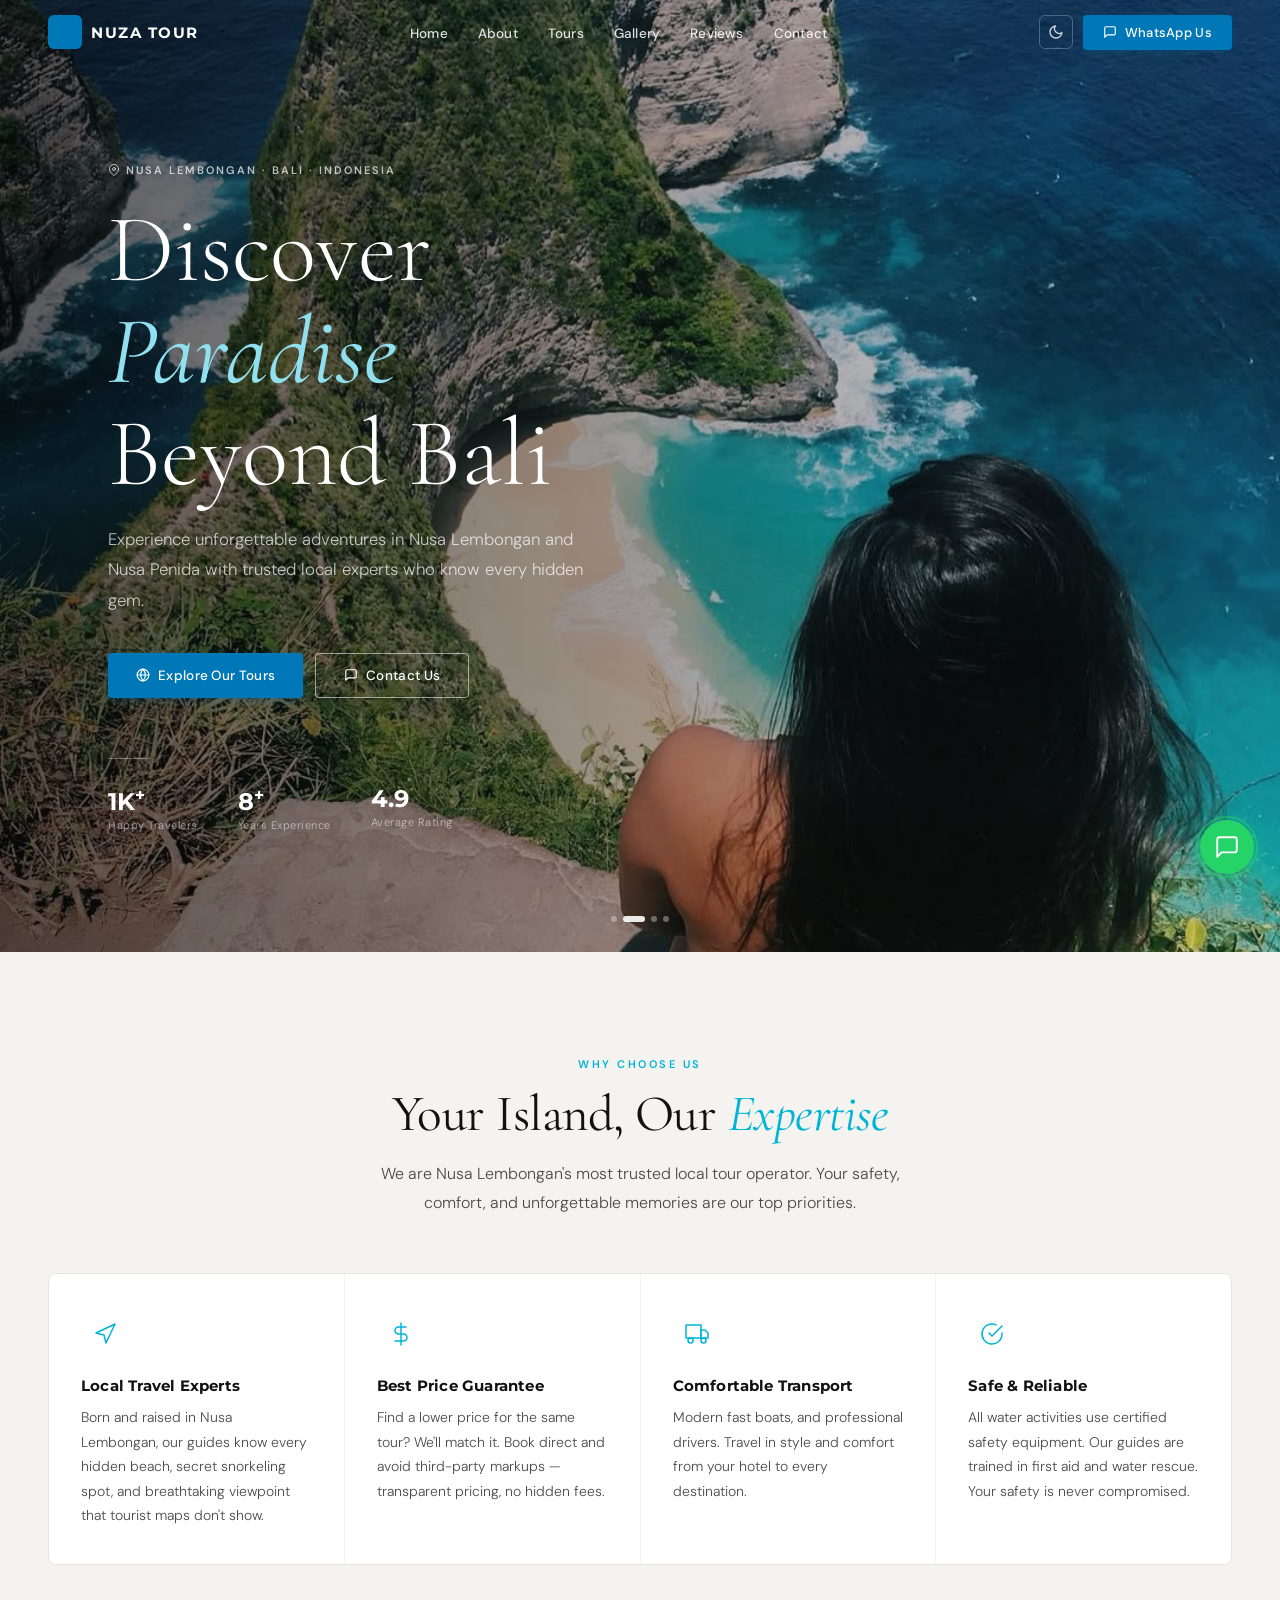
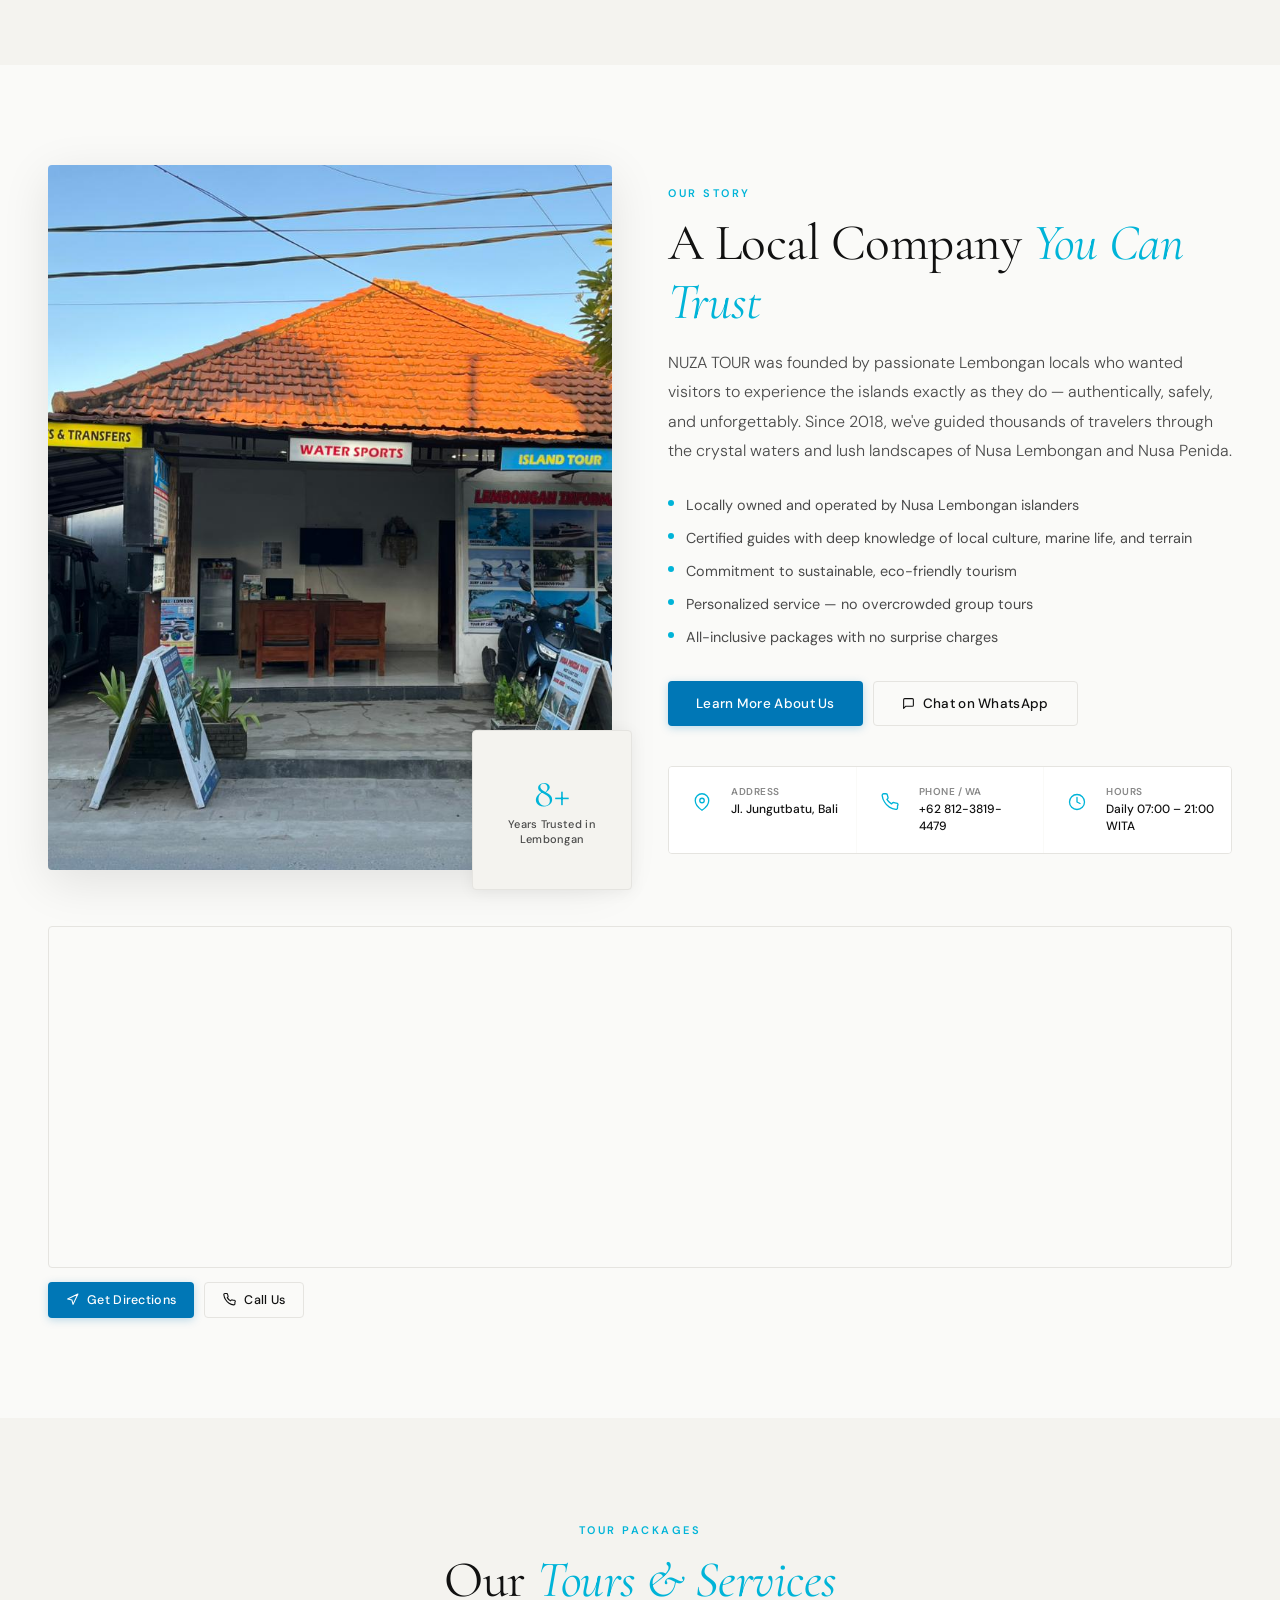
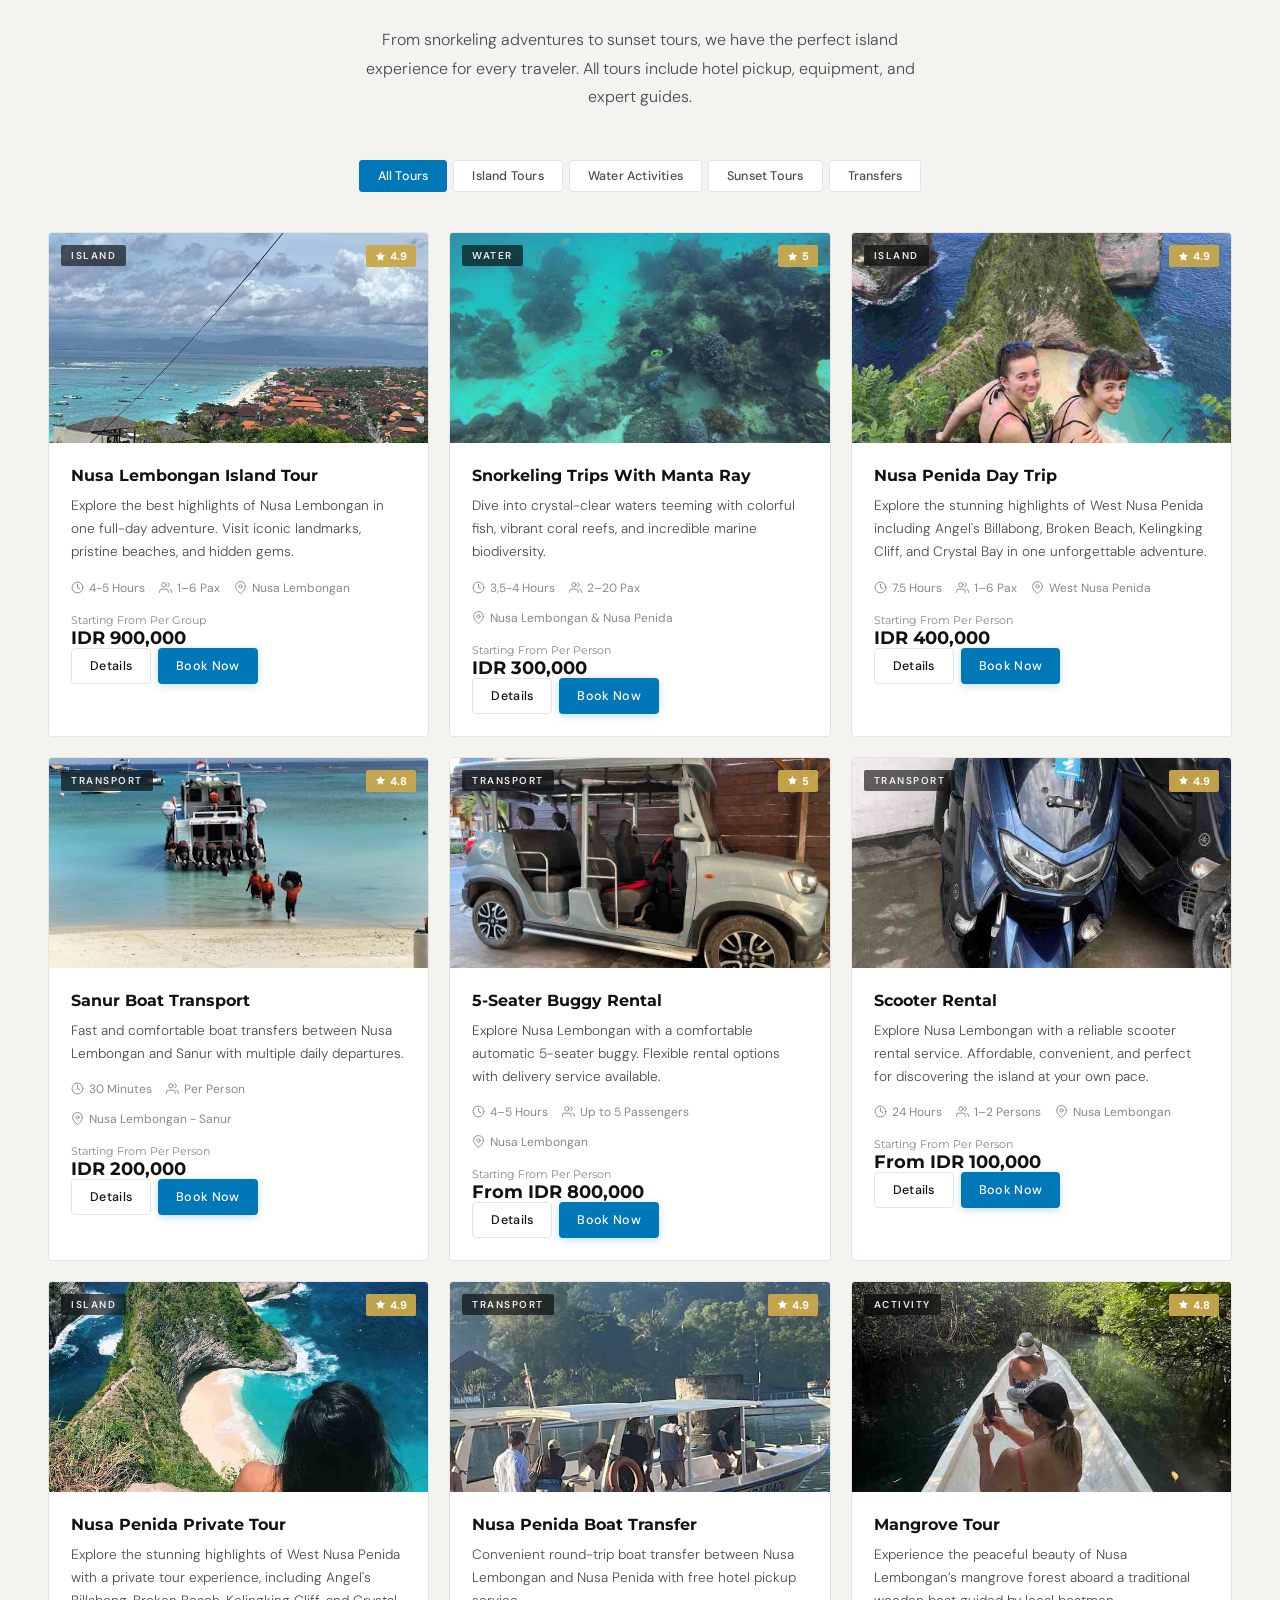
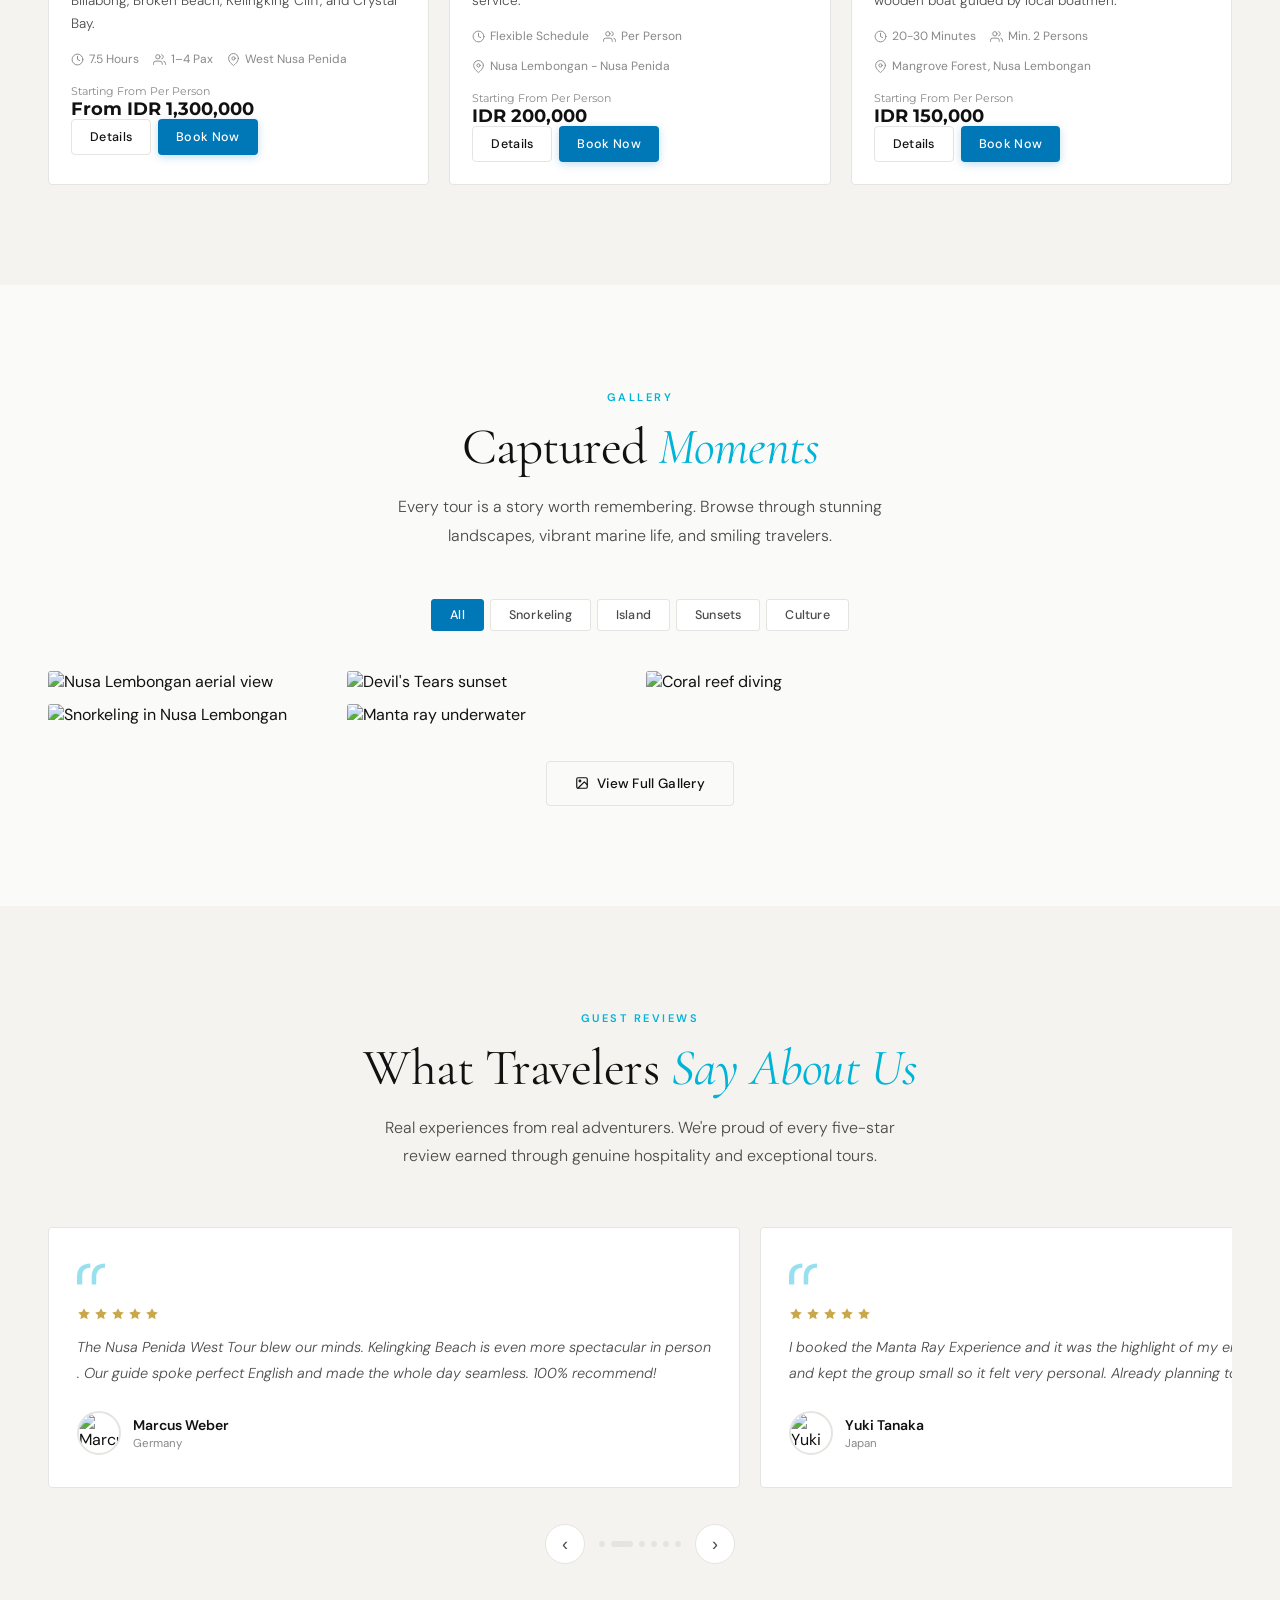
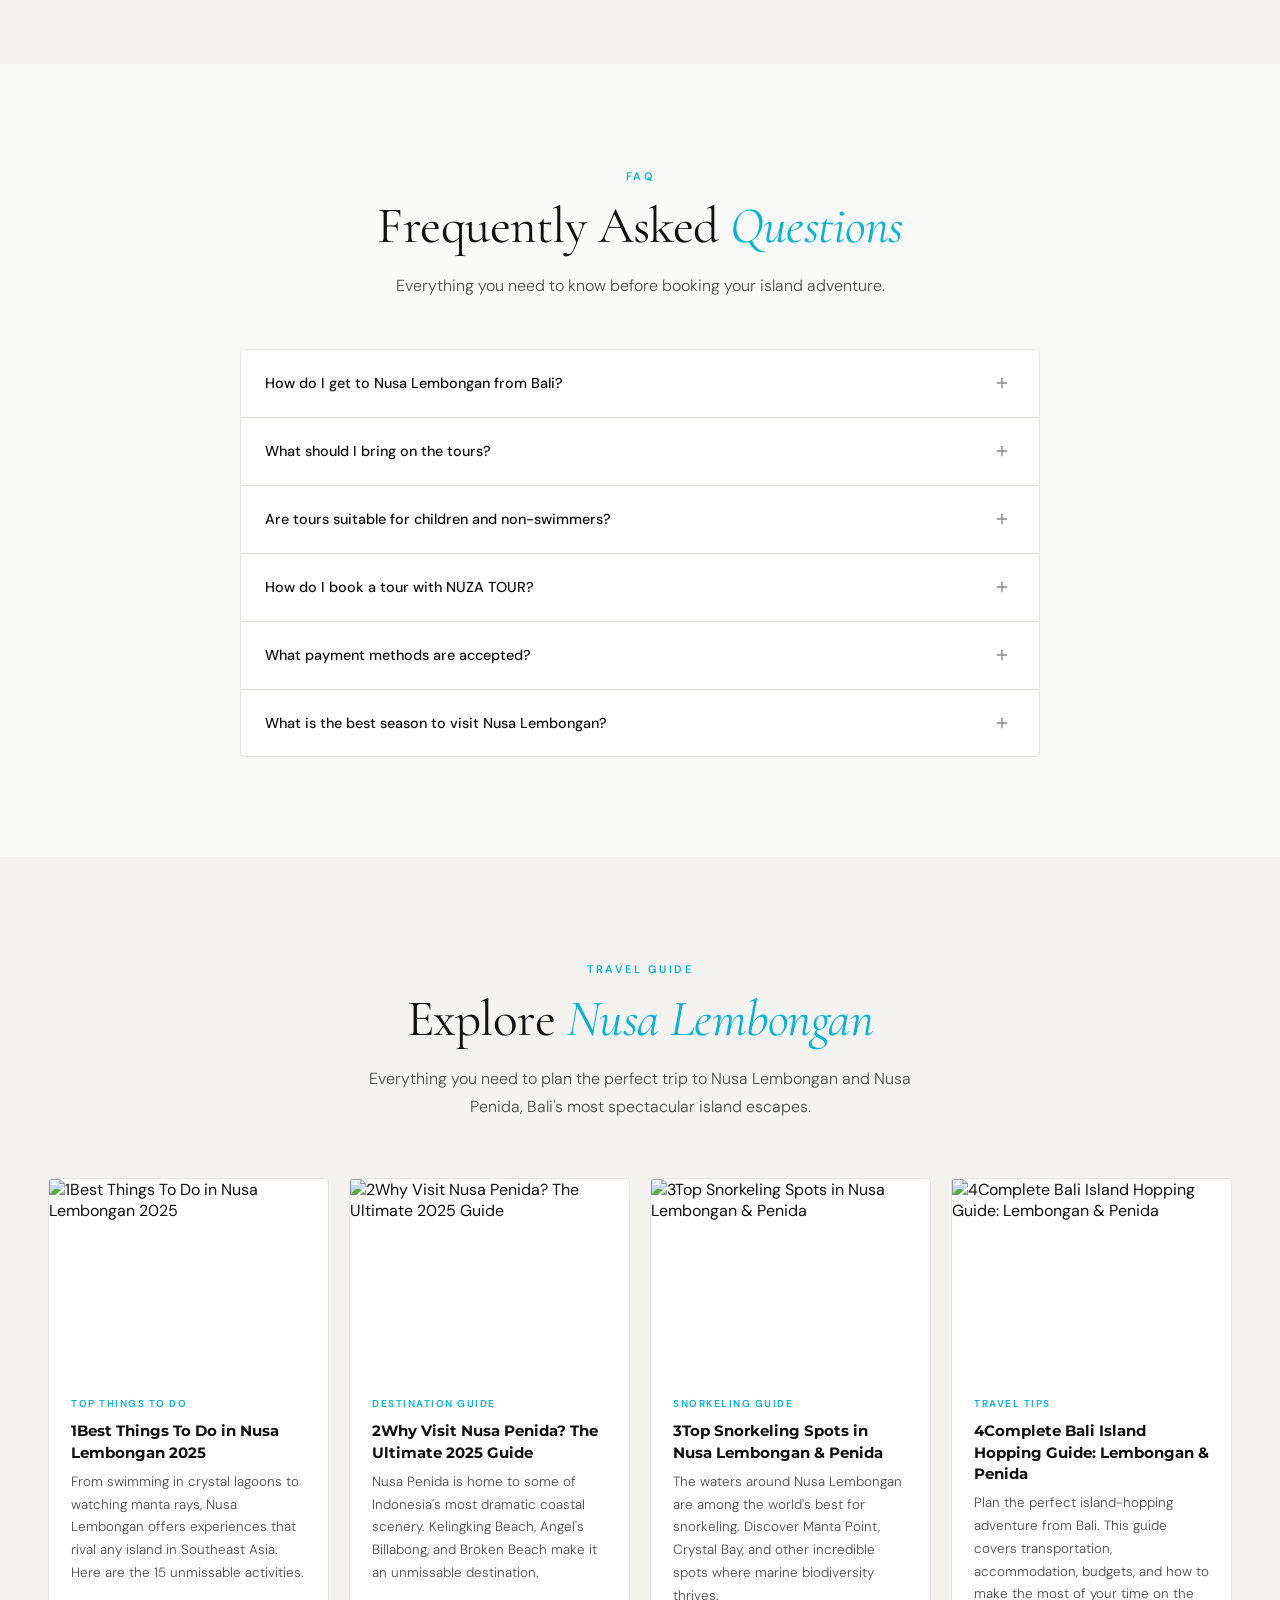
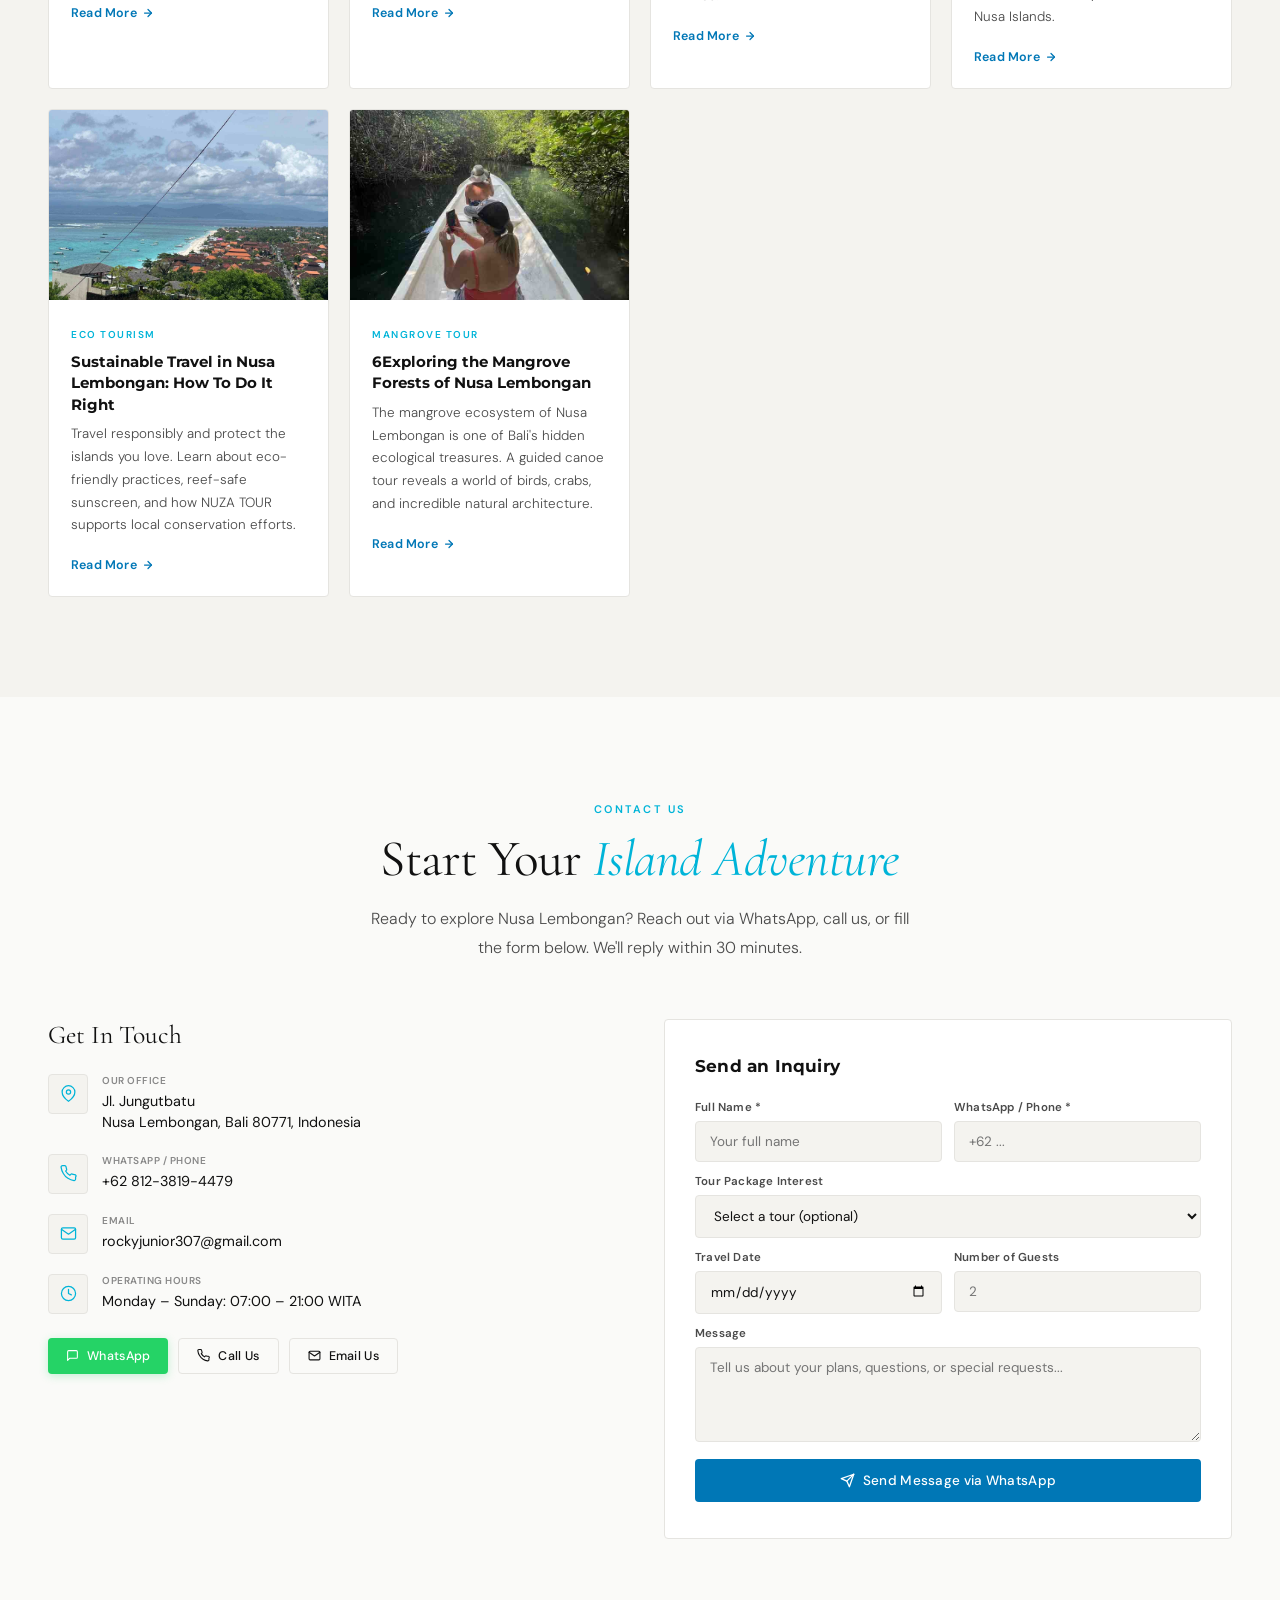
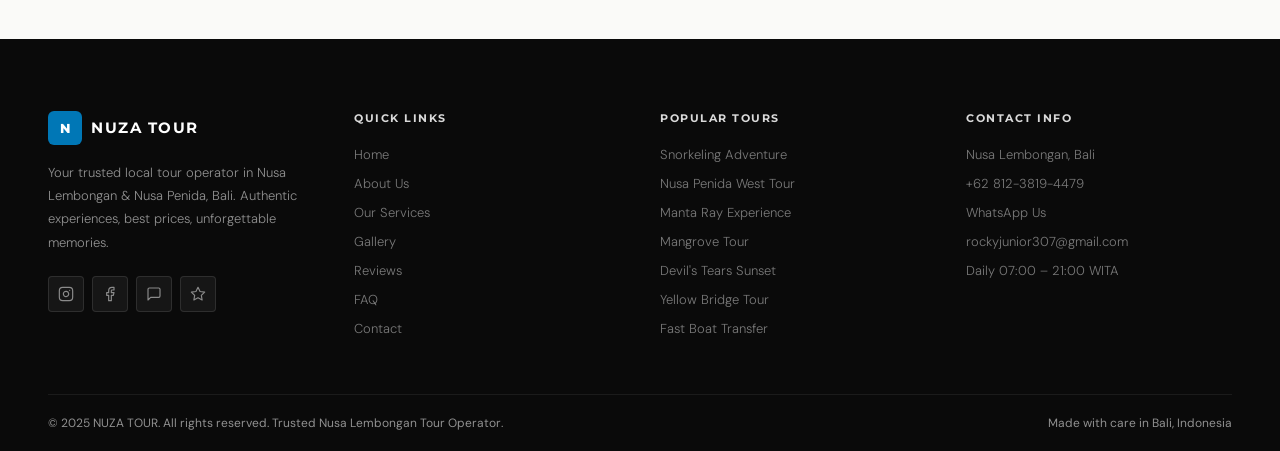
==== commit 7049ede6: "Add files via upload" ====
--- a/index.html
+++ b/index.html
@@ -3,8 +3,8 @@
 <head>
 <meta charset="UTF-8">
 <meta name="viewport" content="width=device-width, initial-scale=1.0">
-<meta name="description" content="NUZA TOUR – Trusted local tour operator in Nusa Lembongan & Nusa Penida, Bali. Book island tours, snorkeling, mangrove tours, fast boat transfers. Best price guaranteed.">
-<meta name="keywords" content="Nusa Lembongan Tour, Nusa Lembongan Travel, Nusa Penida Tour, Snorkeling Nusa Lembongan, Mangrove Tour, Bali Island Tour, Nusa Lembongan Tour Package">
+<meta name="description" content="NUZA TOUR – Trusted local tour operator in Nusa Lembongan & Nusa Penida, Bali. Book island tours, snorkeling, mangrove tours, buggy rental, scooter, rental, fast boat transfers. Best price guaranteed.">
+<meta name="keywords" content="Nusa Lembongan Tour, Nusa Lembongan Travel, Nusa Penida Tour, Snorkeling Nusa Lembongan, Mangrove Tour, Bali Island Tour, Nusa Lembongan Tour Package, buggy rental, scooter, rental">
 <meta name="robots" content="index, follow">
 <meta name="author" content="NUZA TOUR">
 <meta property="og:title" content="NUZA TOUR – Discover Paradise Beyond Bali">
@@ -18,7 +18,7 @@
 <script type="application/ld+json">
 {
   "@context": "https://schema.org",
-  "@type": "TouristAgency",
+  "@type": "TravelAgency",
   "name": "NUZA TOUR",
   "description": "Trusted local tour operator in Nusa Lembongan & Nusa Penida, Bali, Indonesia",
   "url": "https://nuzatour.com",
@@ -33,8 +33,6 @@
   },
   "geo": { "@type": "GeoCoordinates", "latitude": -8.6877, "longitude": 115.4583 },
   "openingHours": "Mo-Su 07:00-21:00",
-  "priceRange": "$$",
-  "aggregateRating": { "@type": "AggregateRating", "ratingValue": "4.9", "reviewCount": "847" }
 }
 </script>
 
@@ -52,7 +50,7 @@
 
 <!-- Favicon -->
 <link rel="icon" type="image/png" sizes="32x32" href="assets/images/nuza-tourist-information-rental-nusa-lembongan-log.jpeg">
-<link rel="shortcut icon" href="assets/images/nuza-tourist-information-rental-nusa-lembongan-log.jpegg">
+<link rel="shortcut icon" href="assets/images/nuza-tourist-information-rental-nusa-lembongan-log.jpeg">
 
 <style>
 /* ============================================
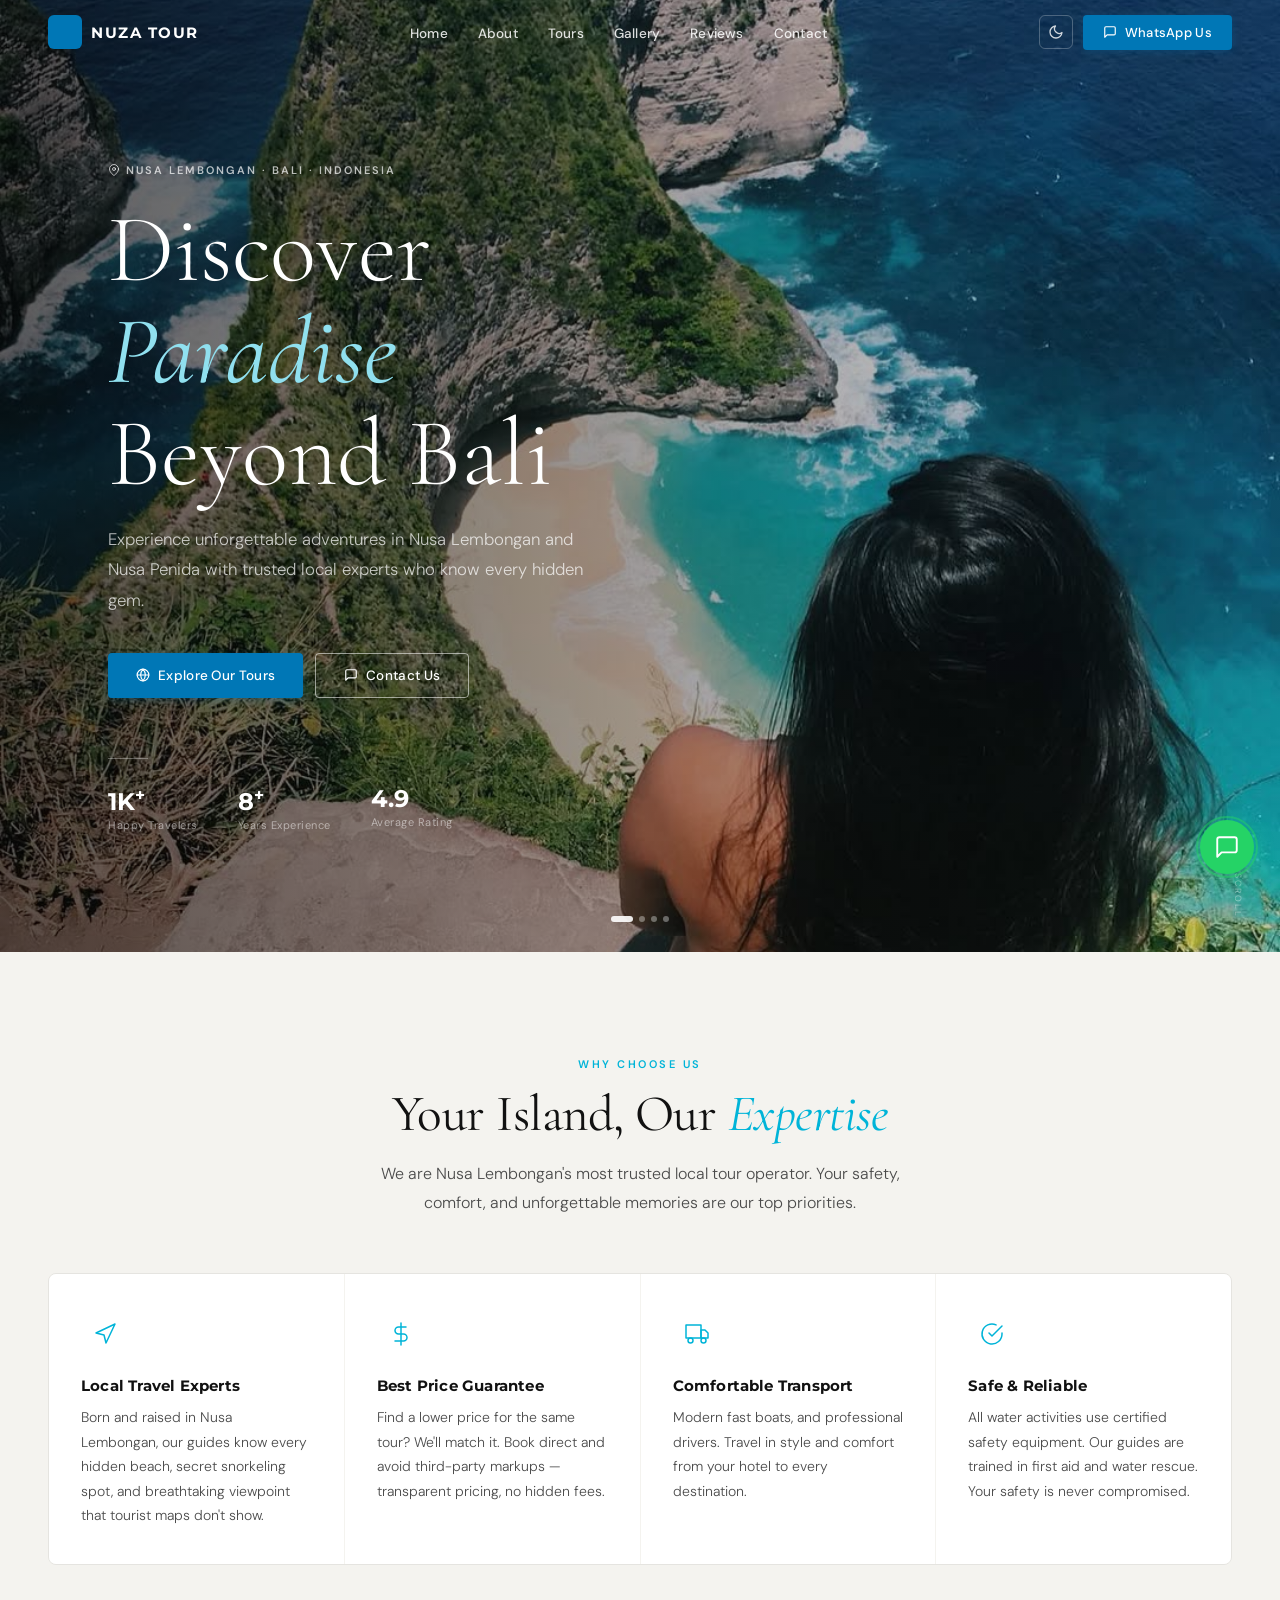
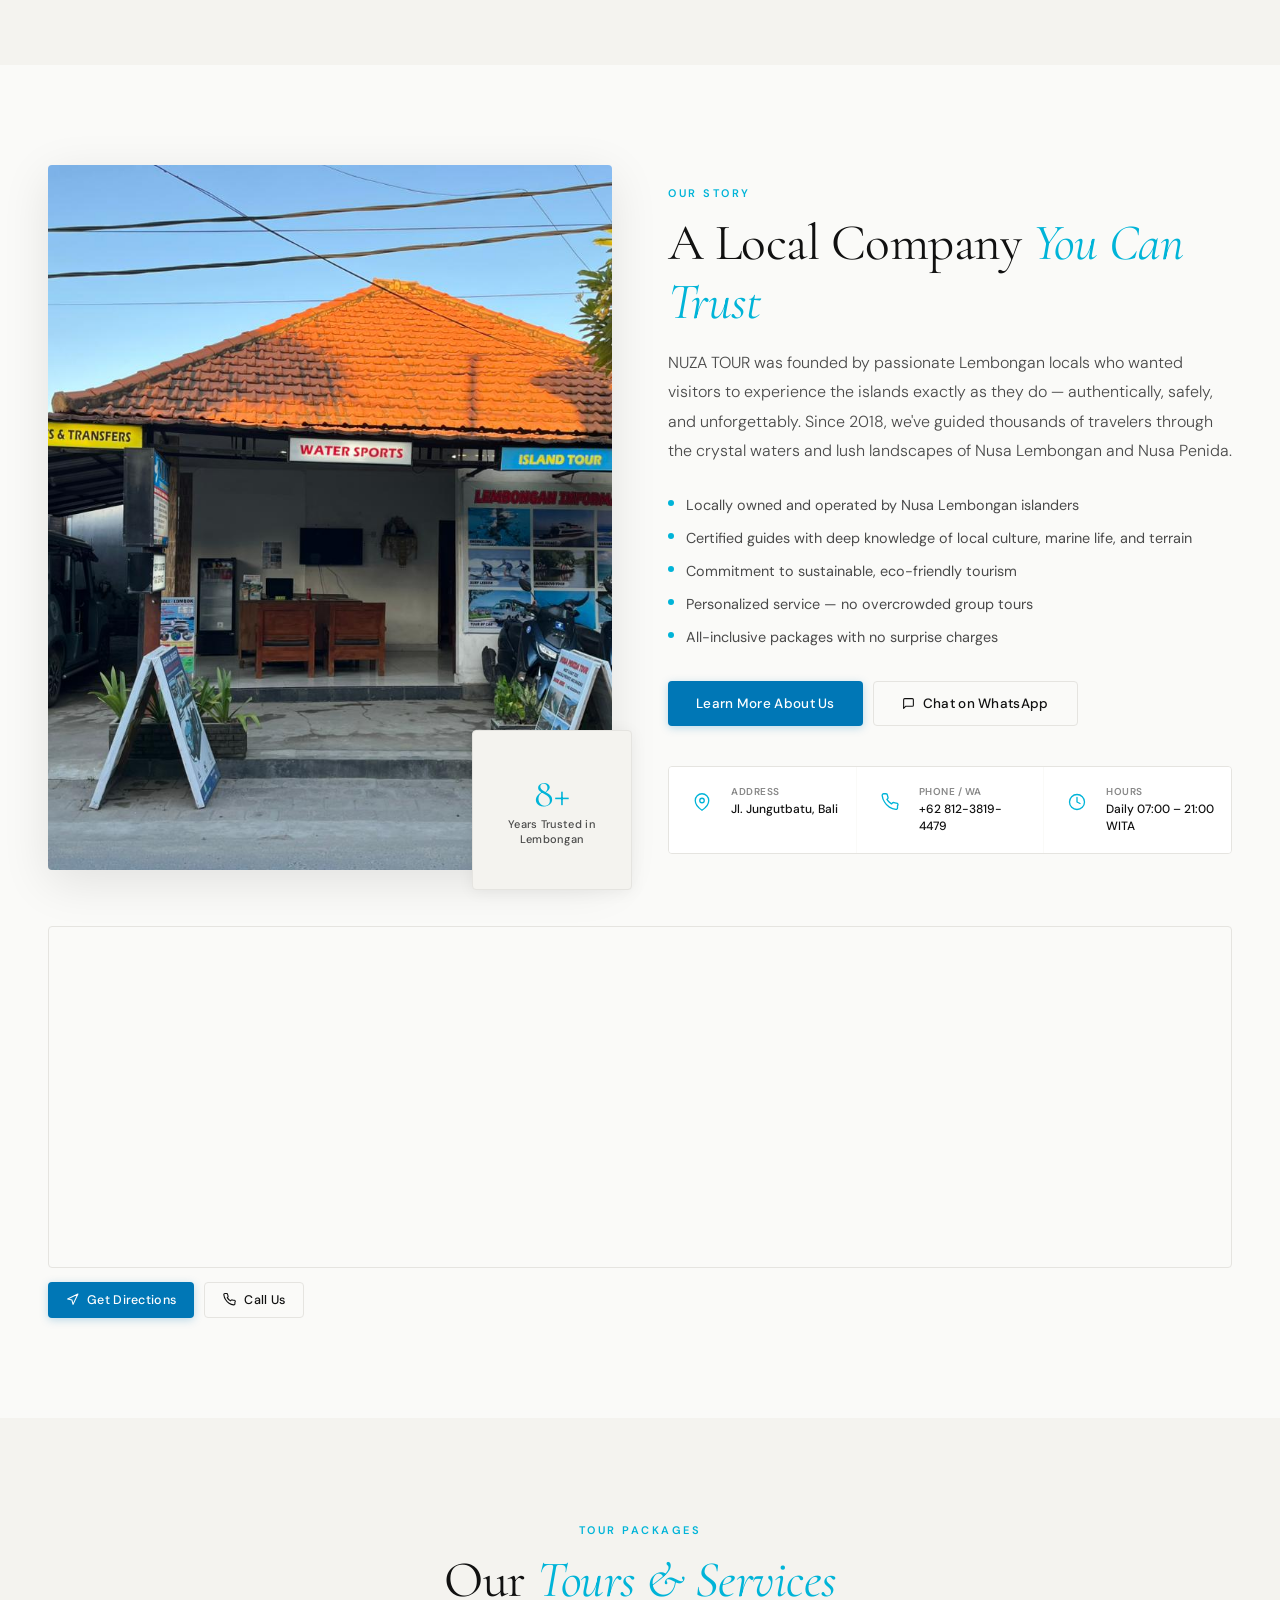
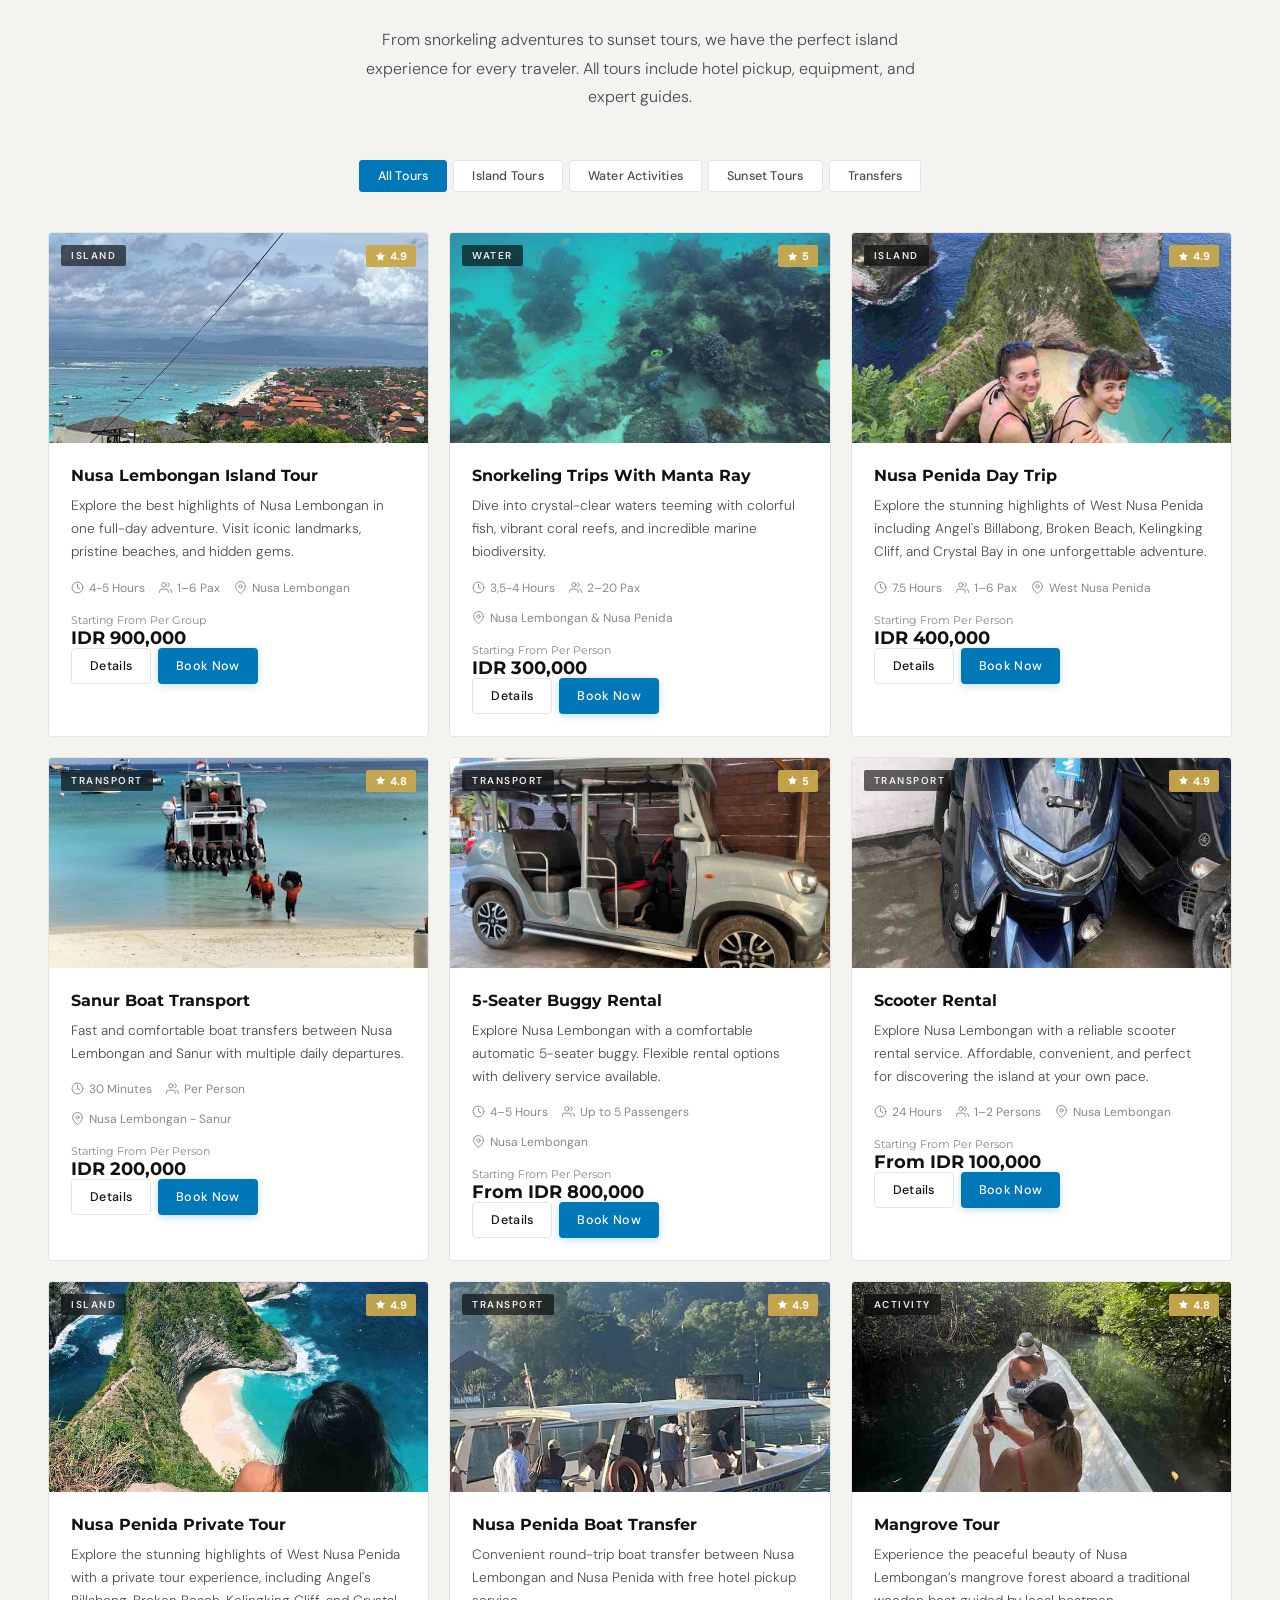
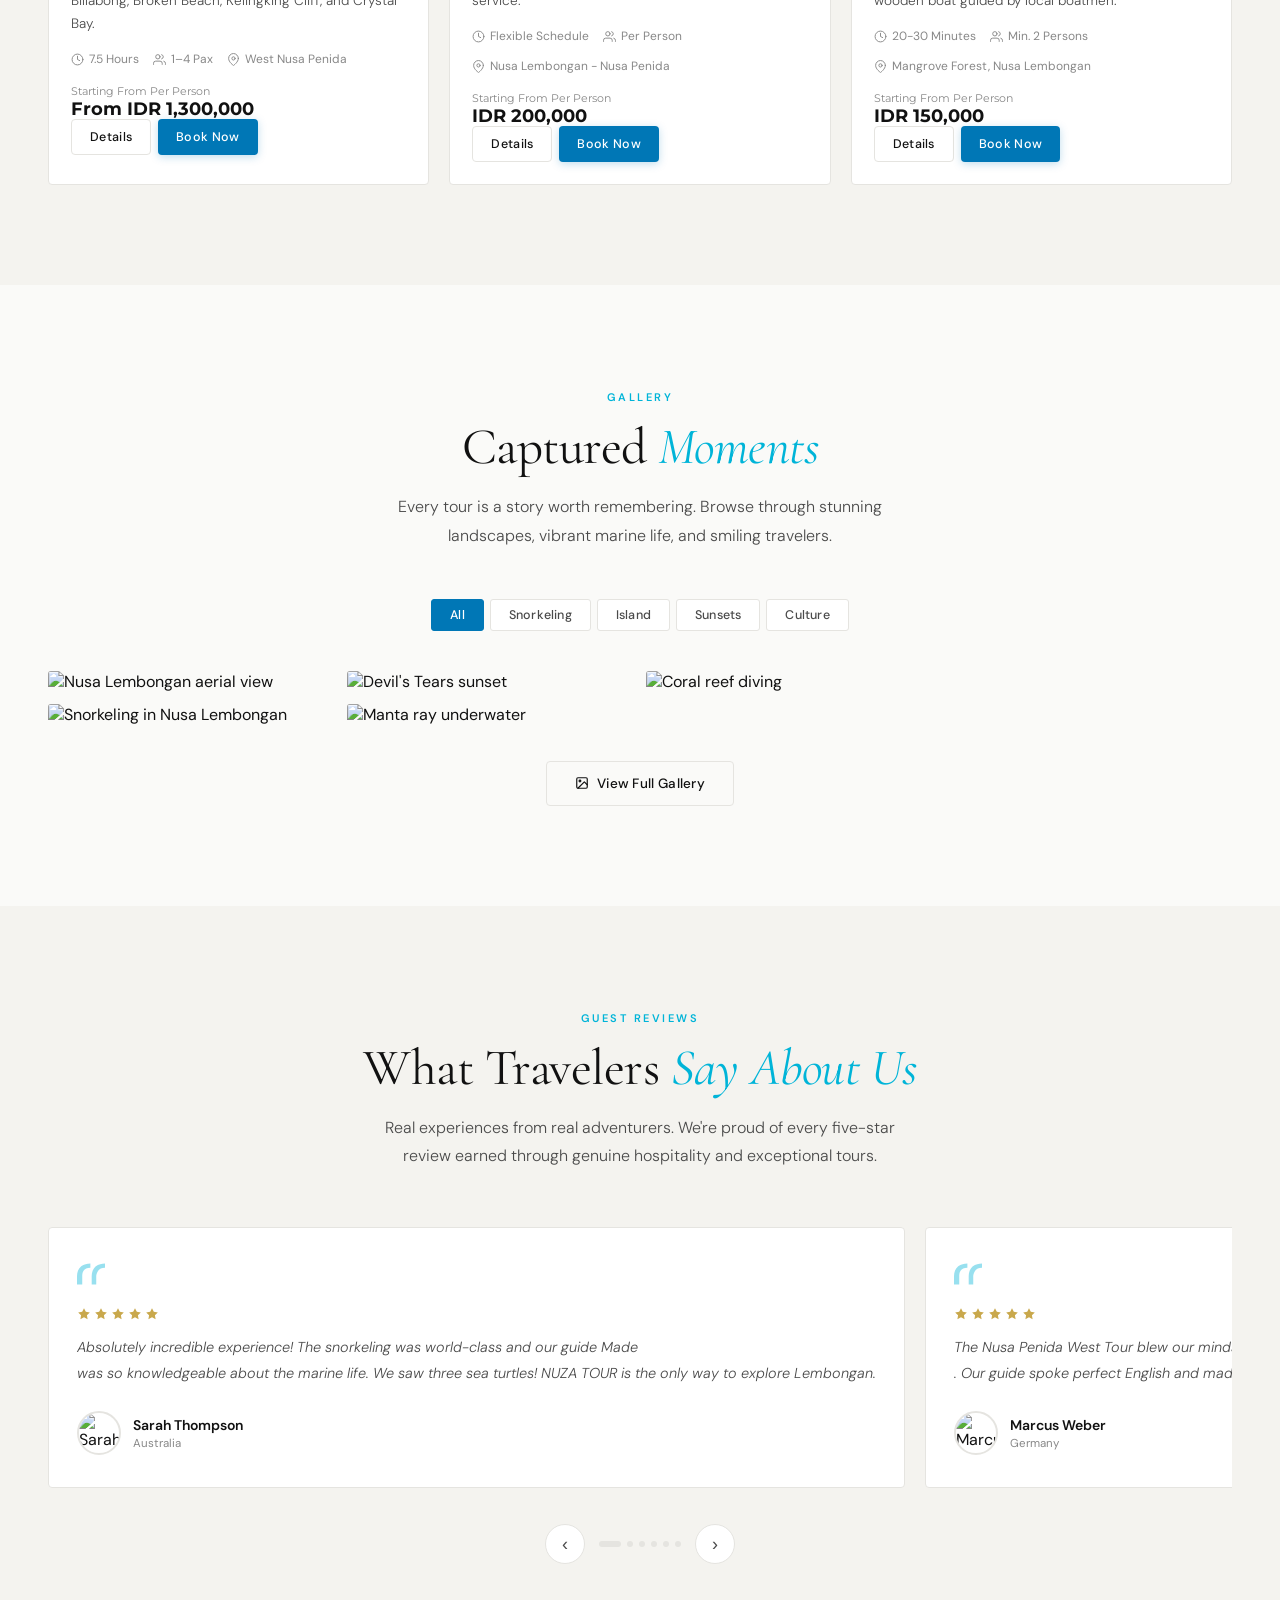
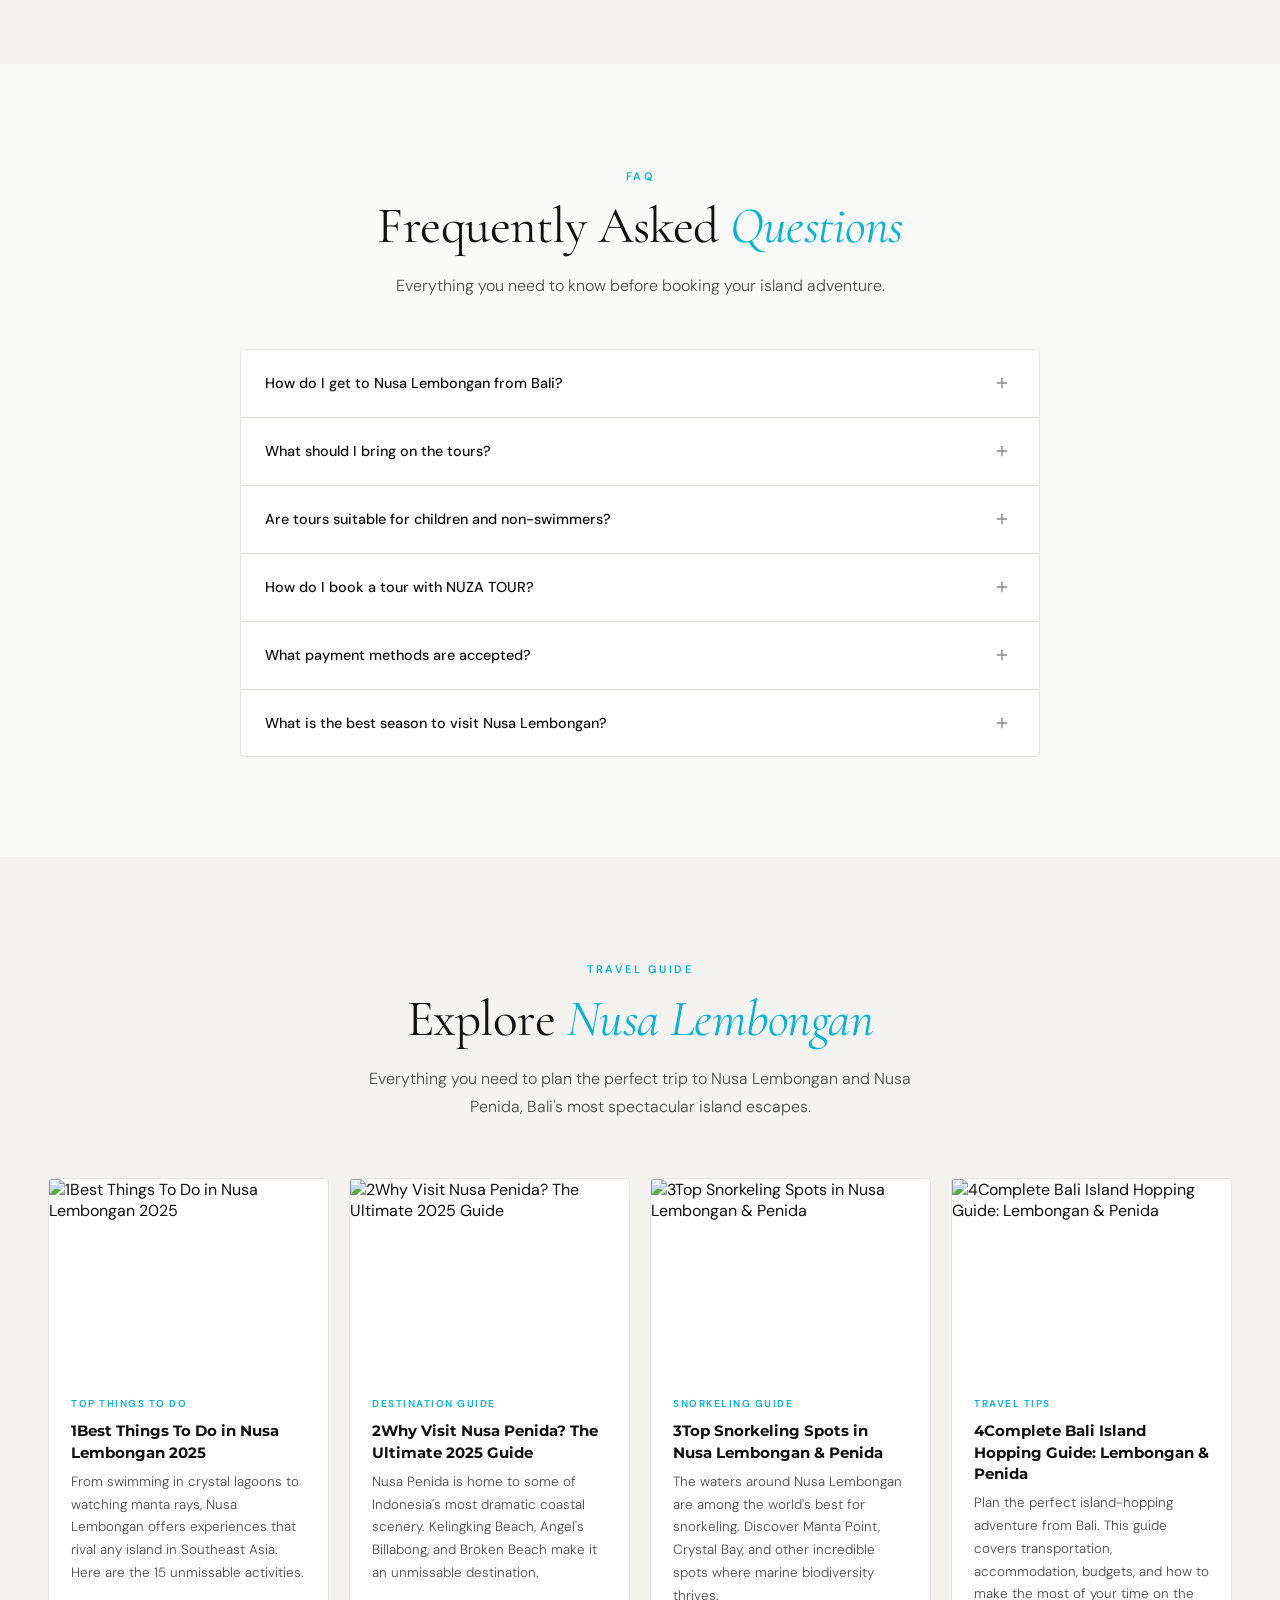
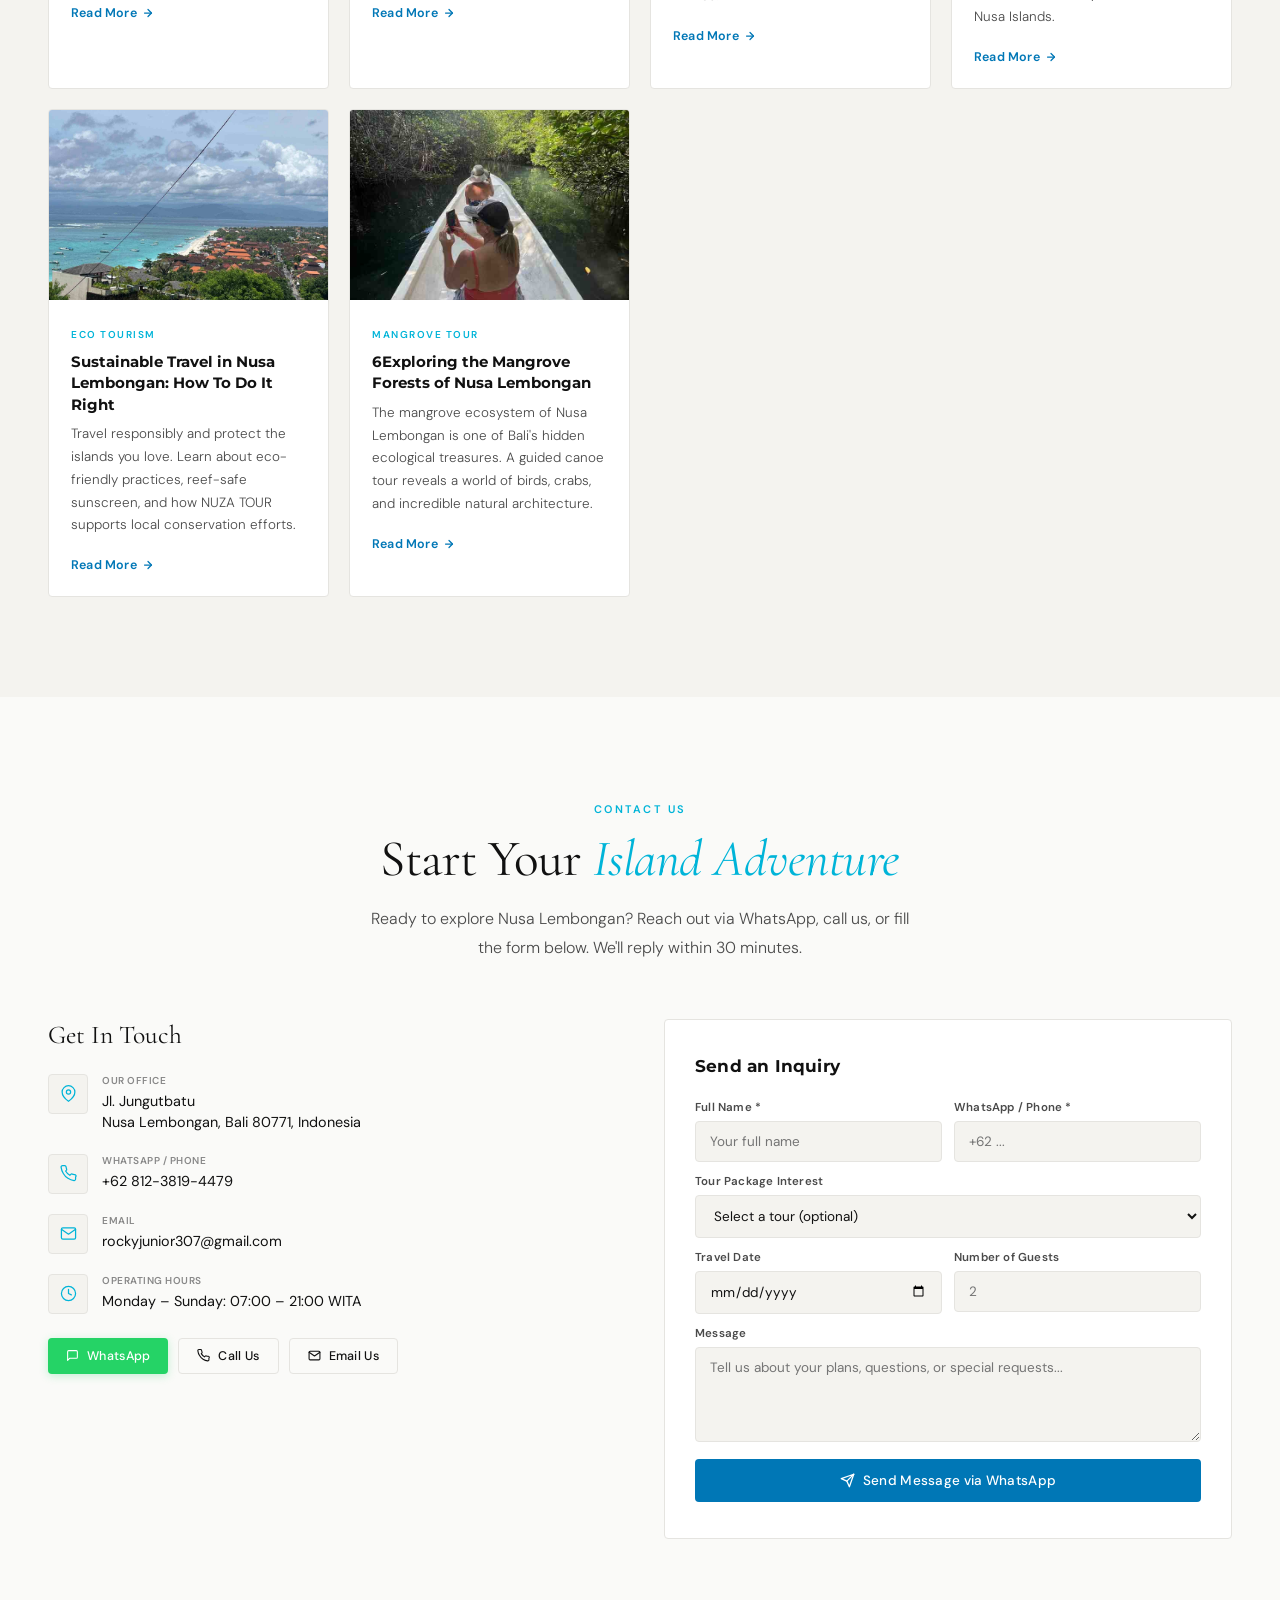
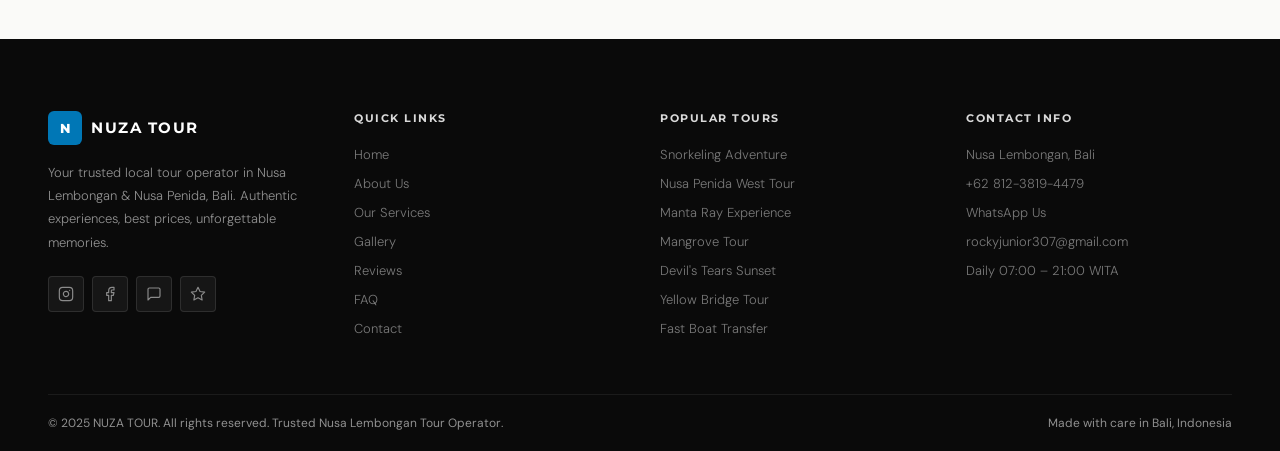
==== commit 2d43b44e: "index.html" ====
--- a/index.html
+++ b/index.html
@@ -32,7 +32,7 @@
     "addressCountry": "ID"
   },
   "geo": { "@type": "GeoCoordinates", "latitude": -8.6877, "longitude": 115.4583 },
-  "openingHours": "Mo-Su 07:00-21:00",
+  "openingHours": "Mo-Su 07:00-21:00"
 }
 </script>
 
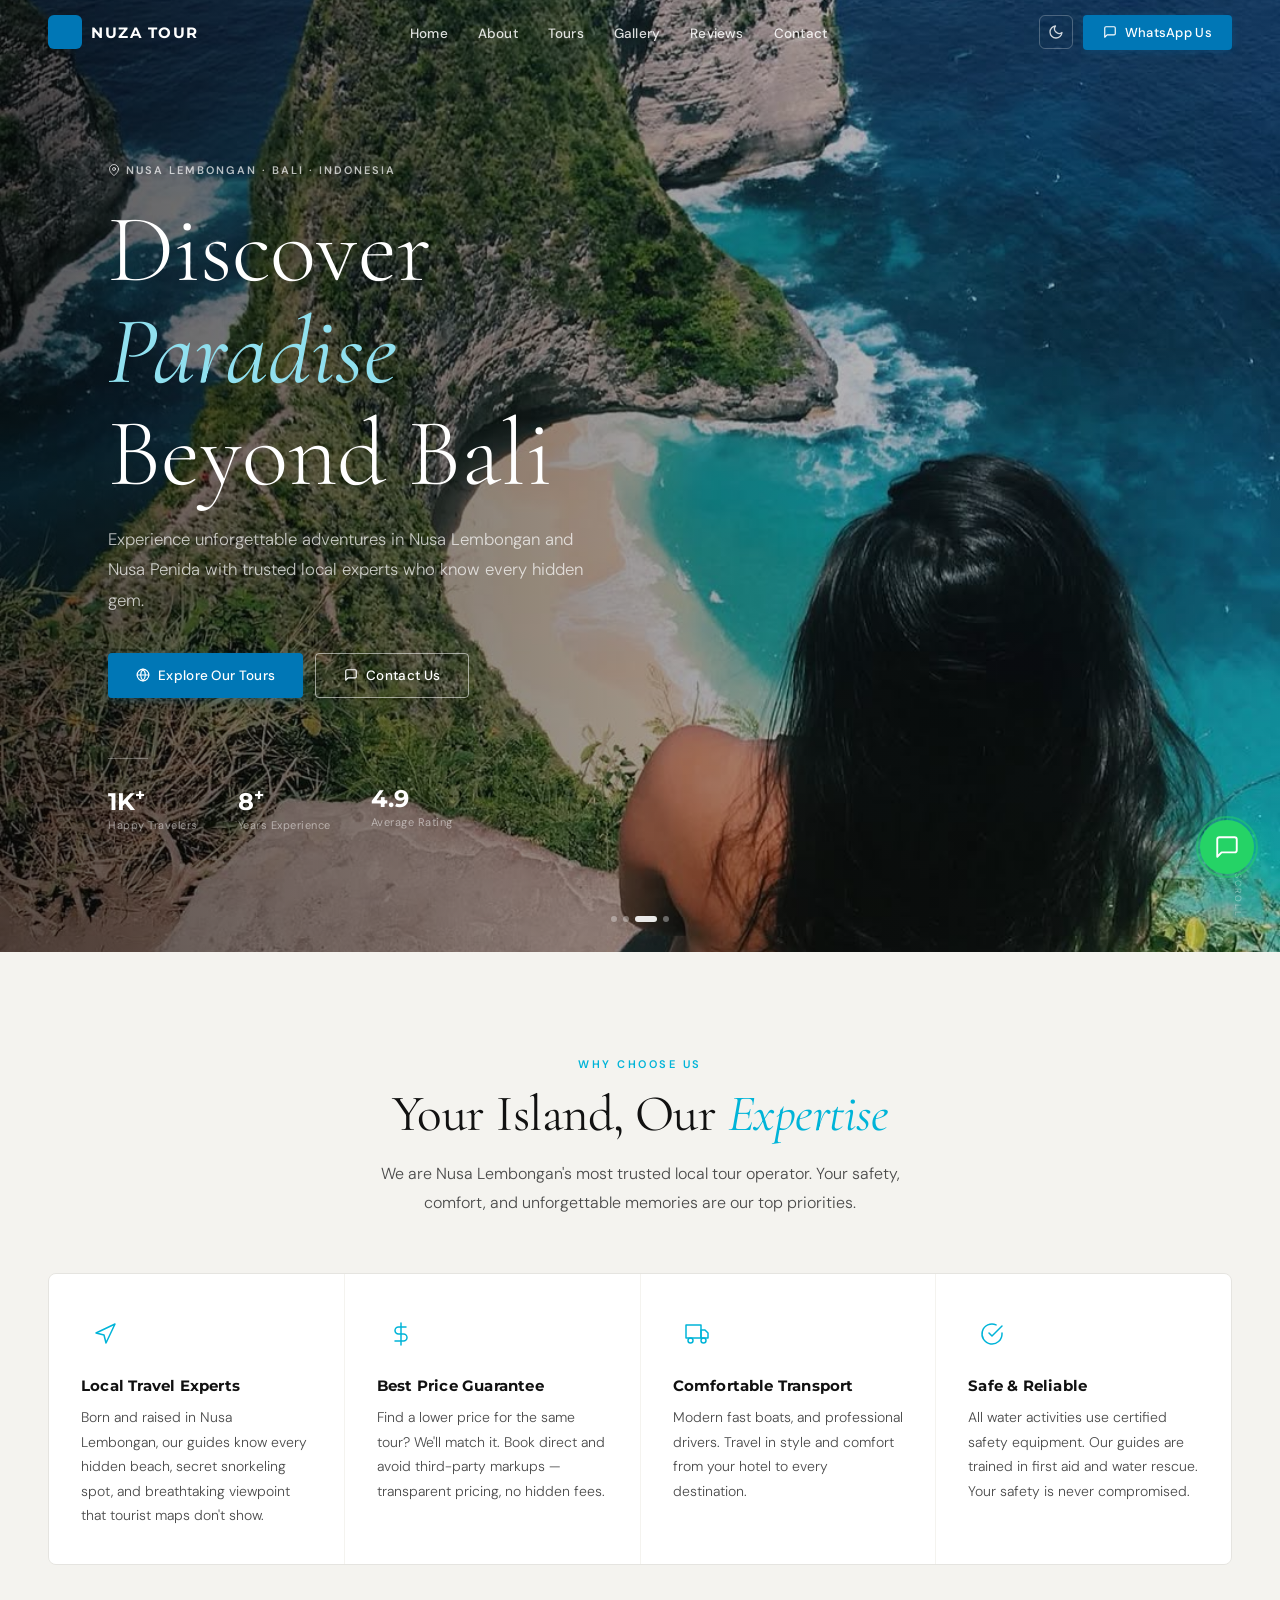
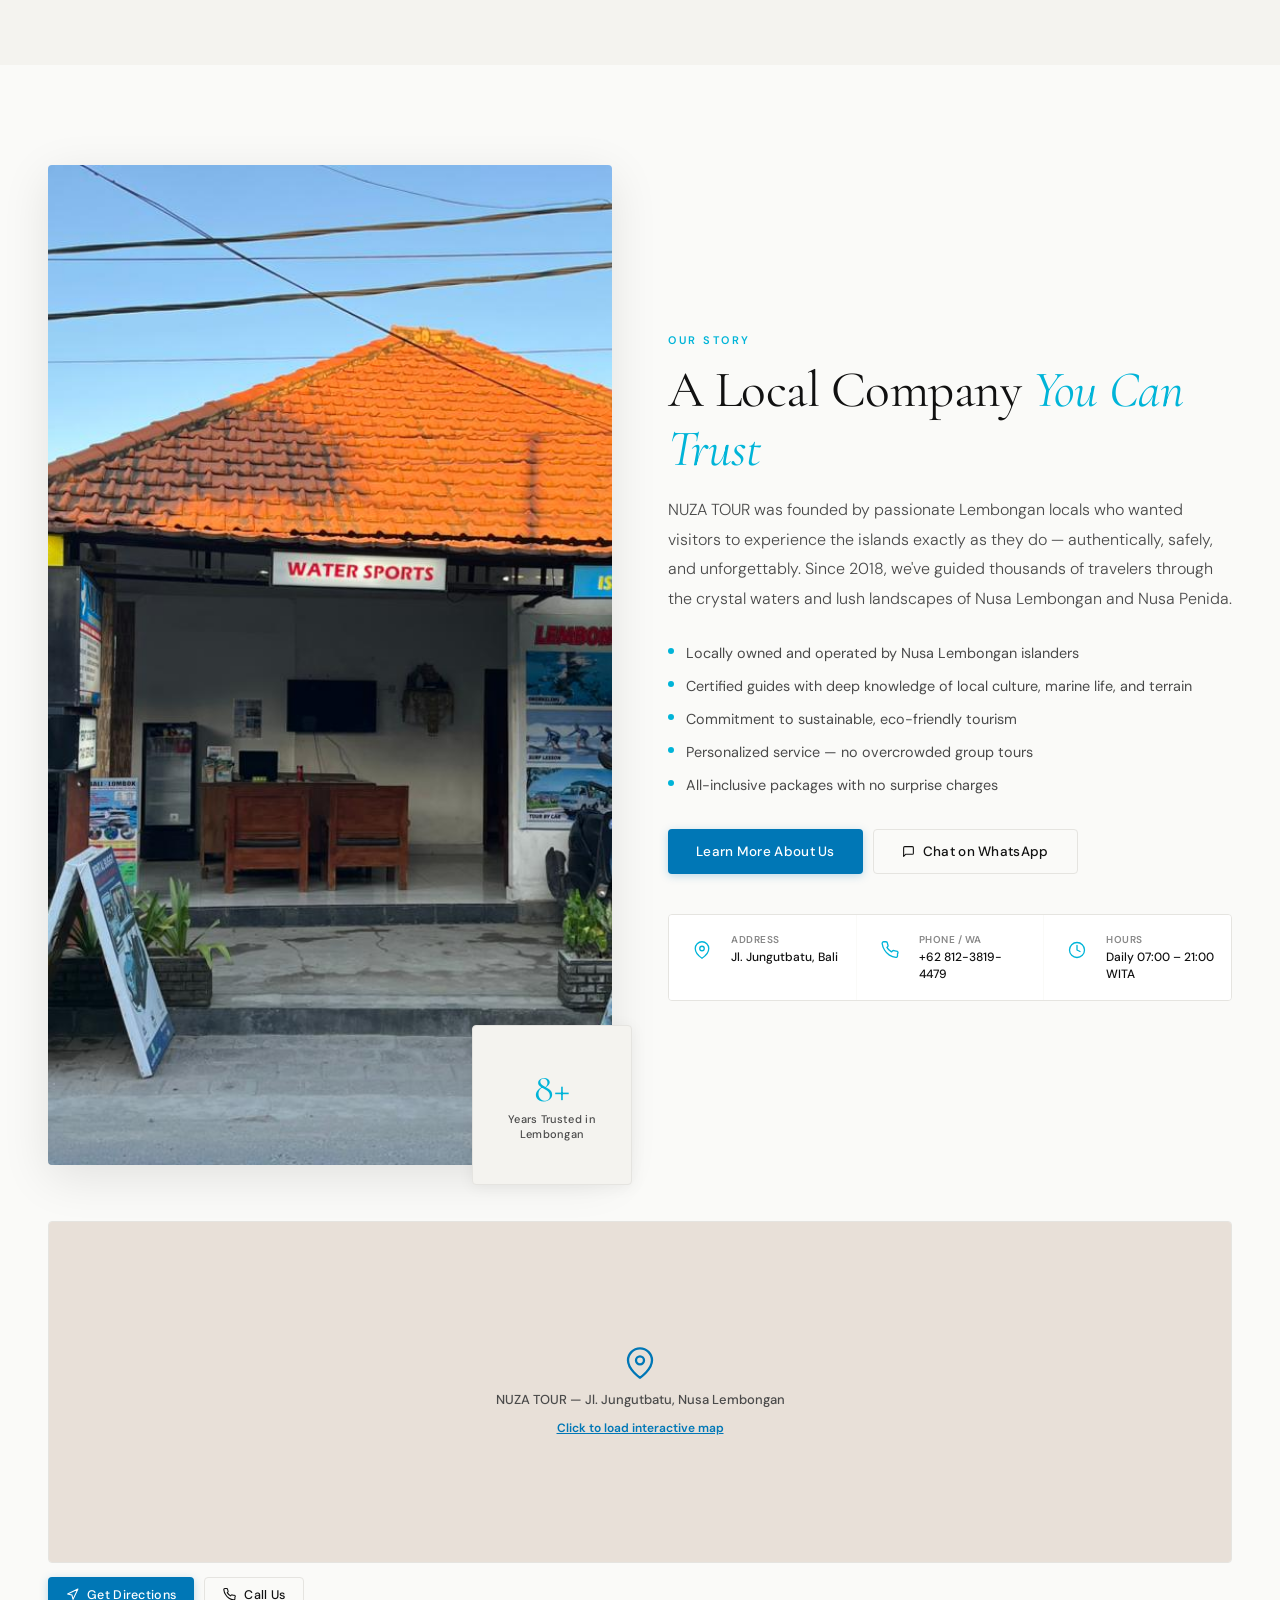
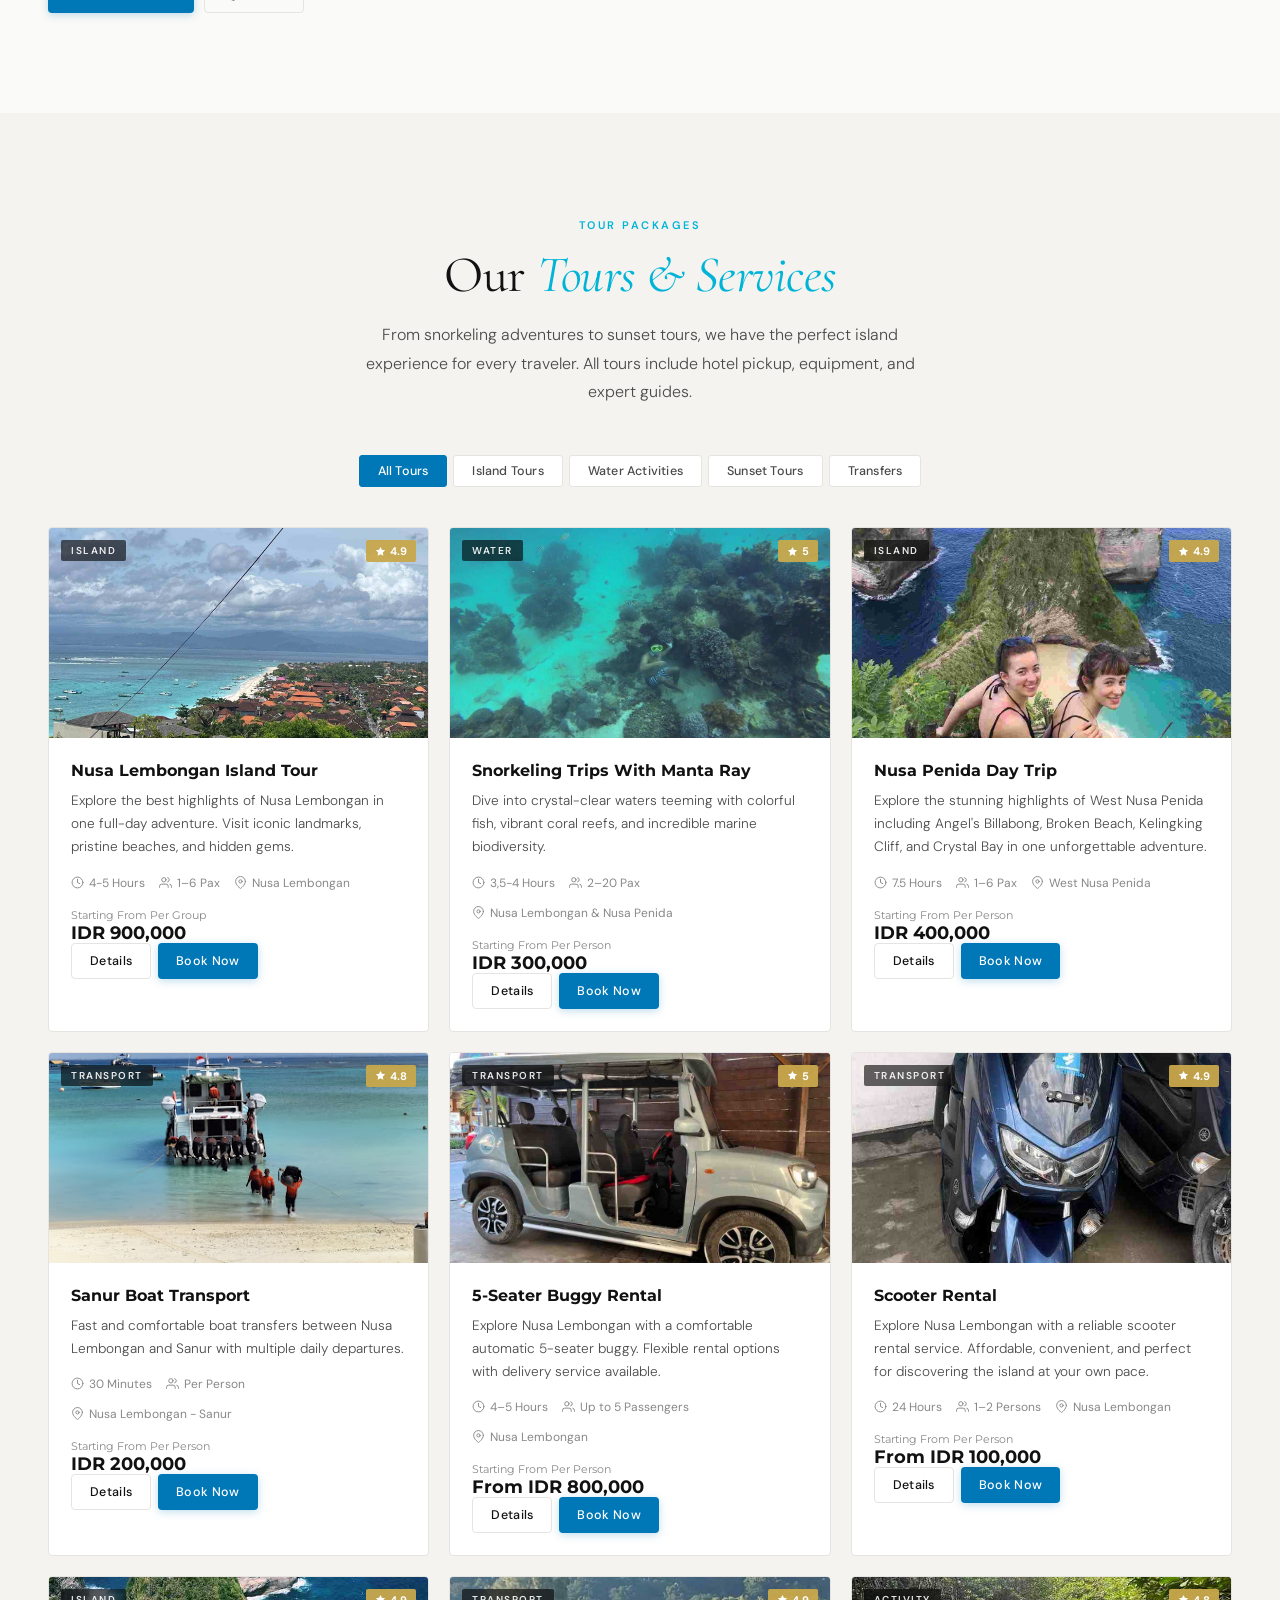
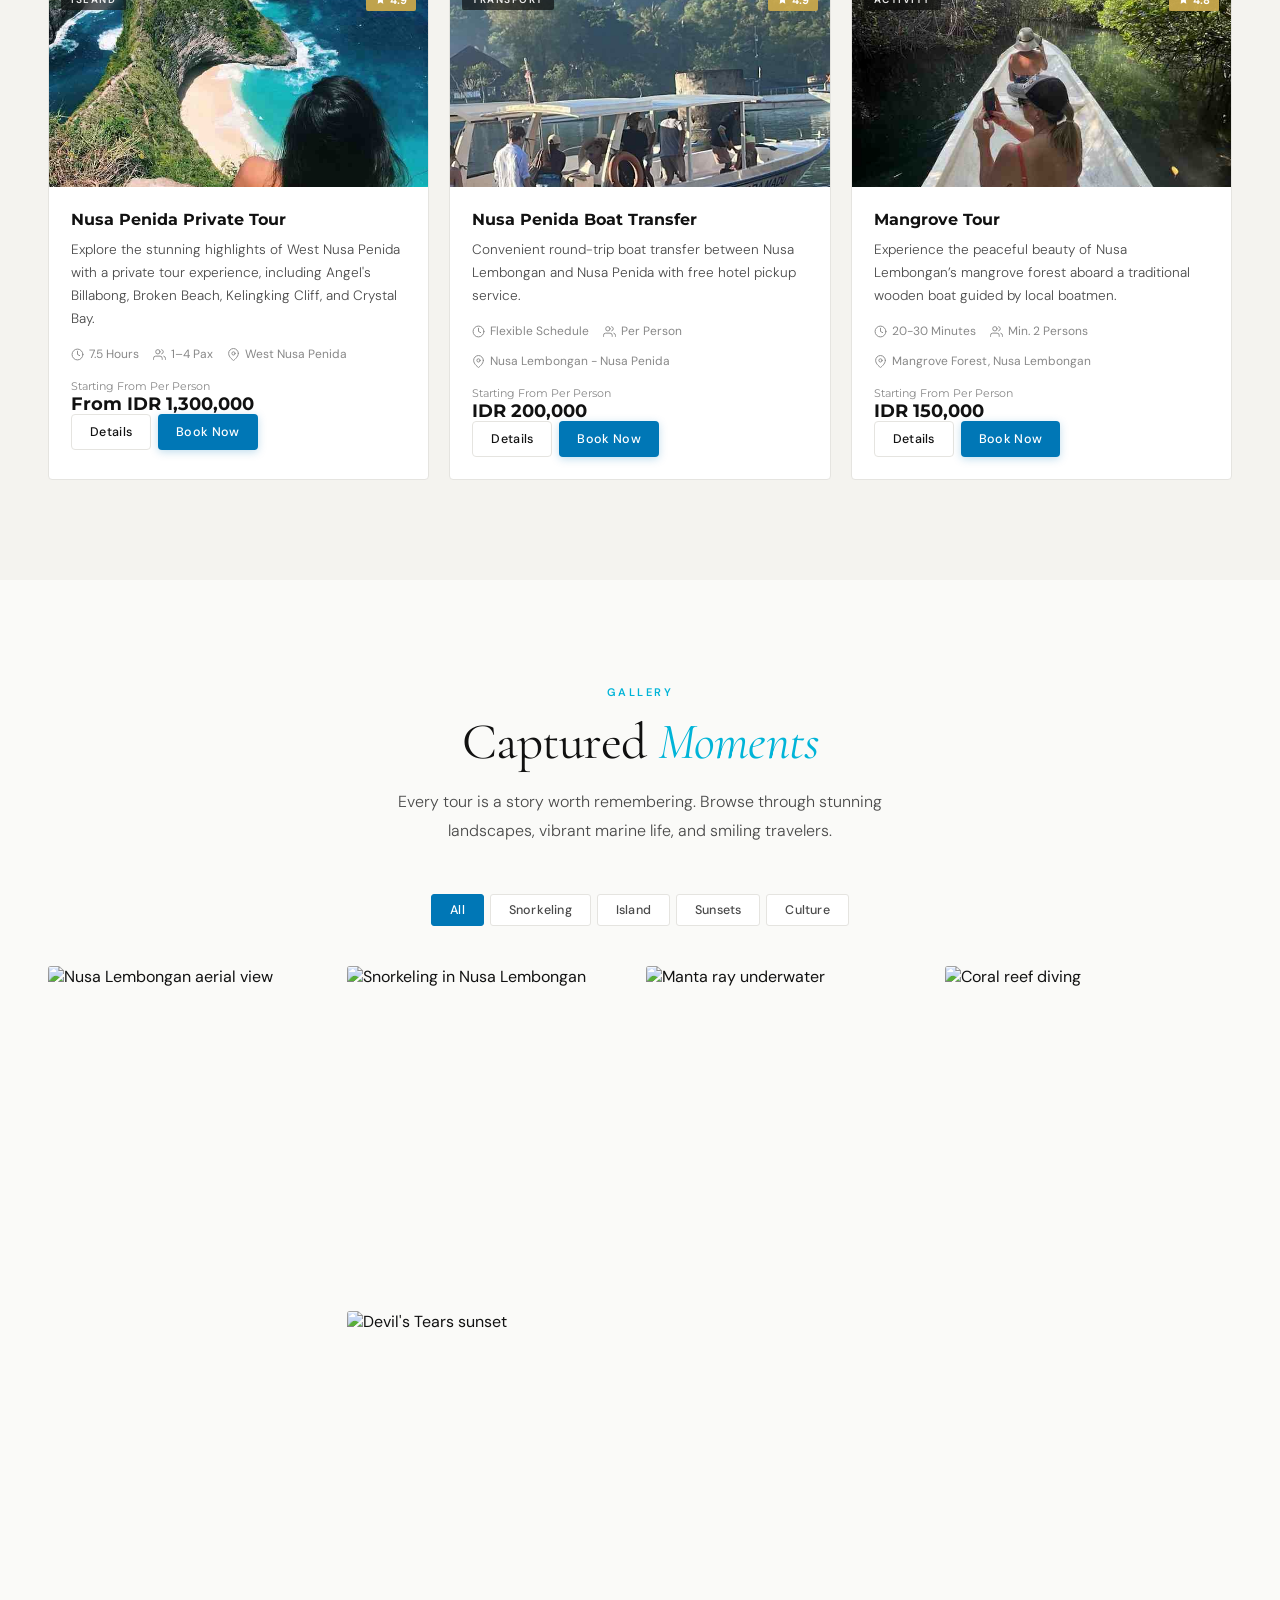
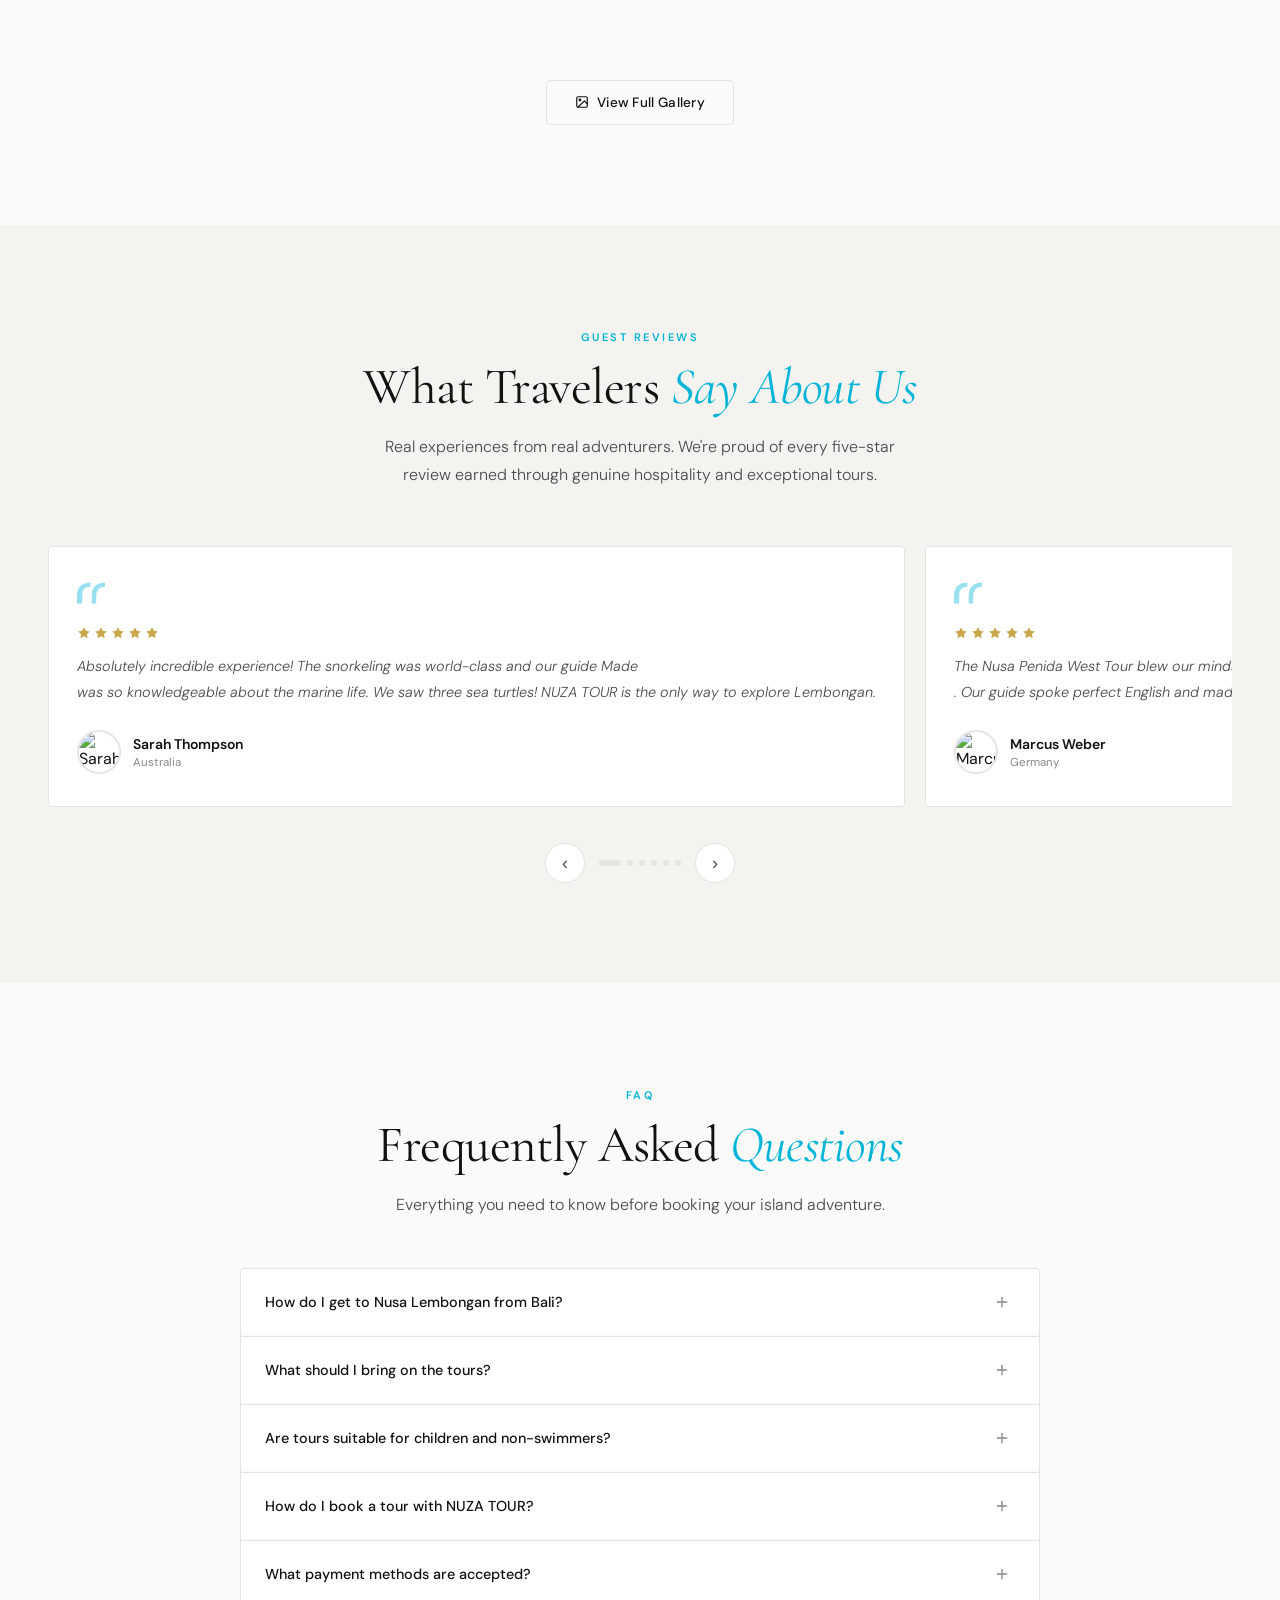
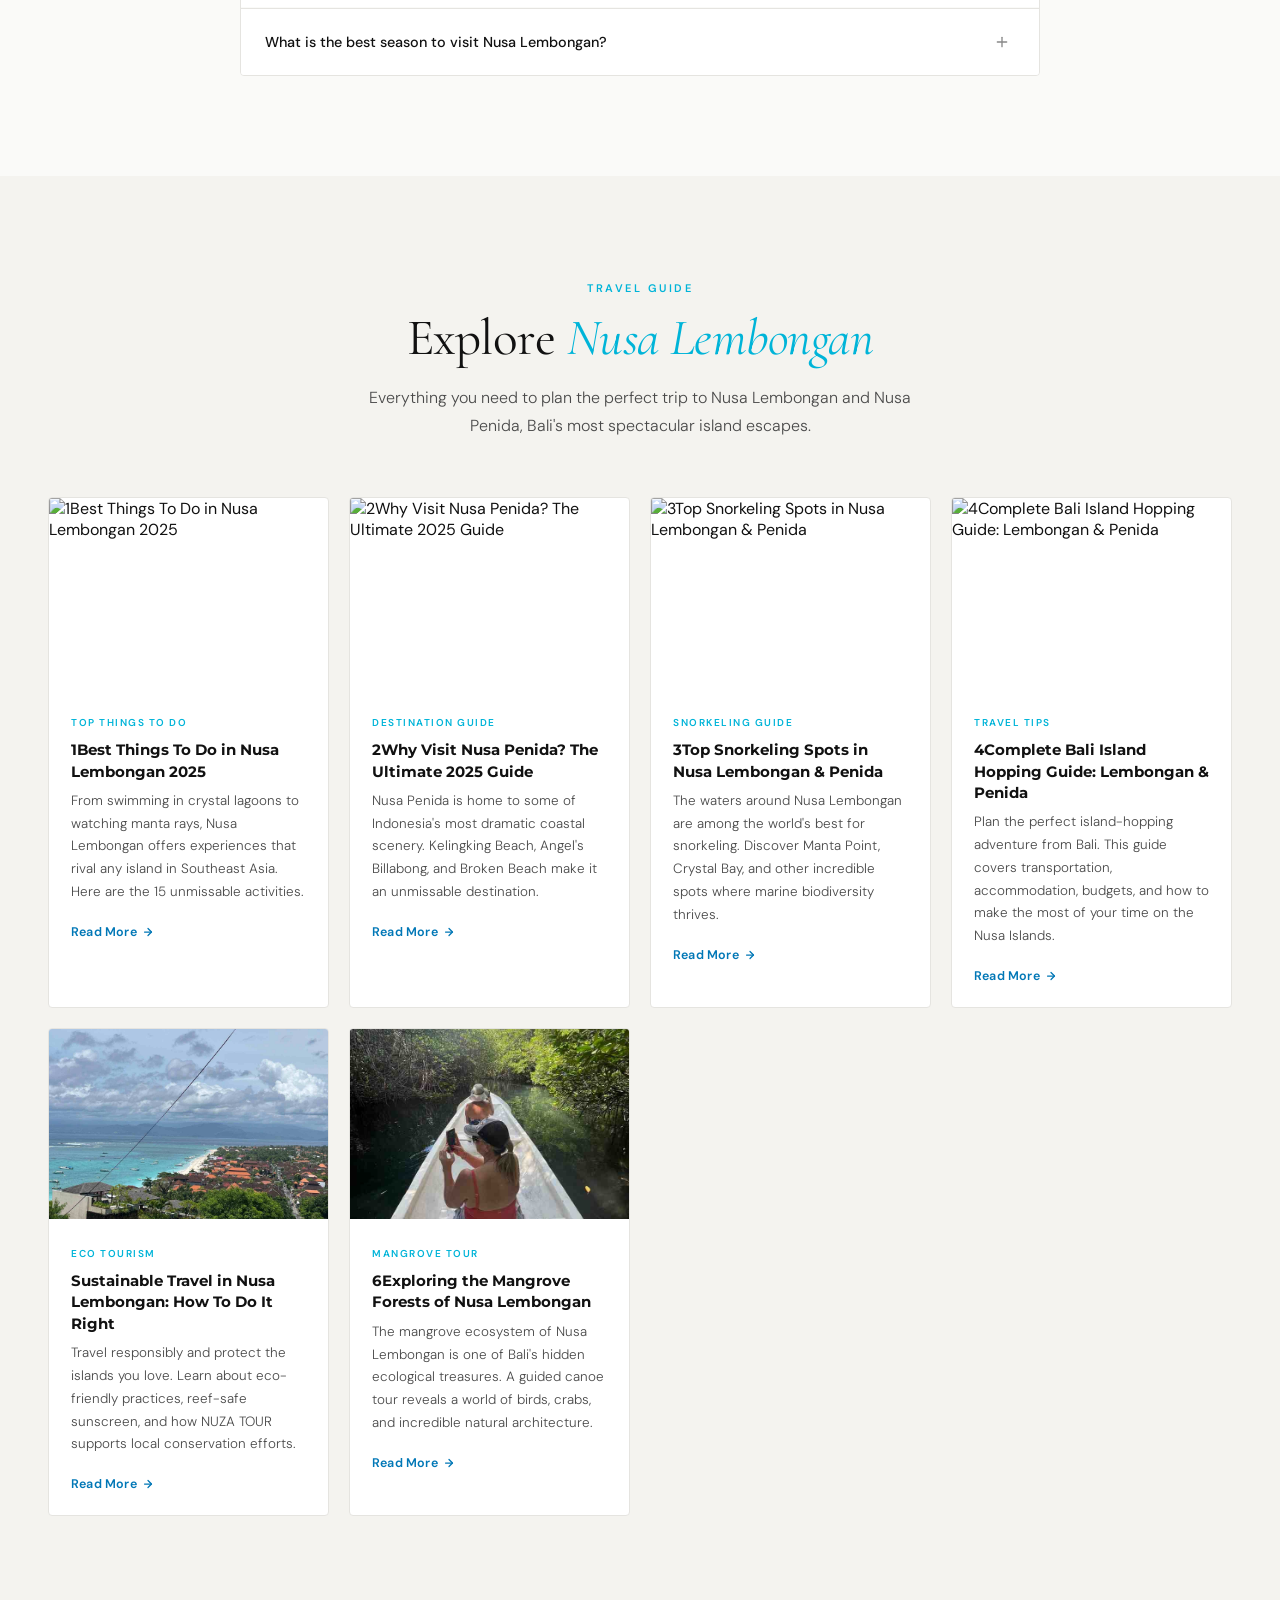
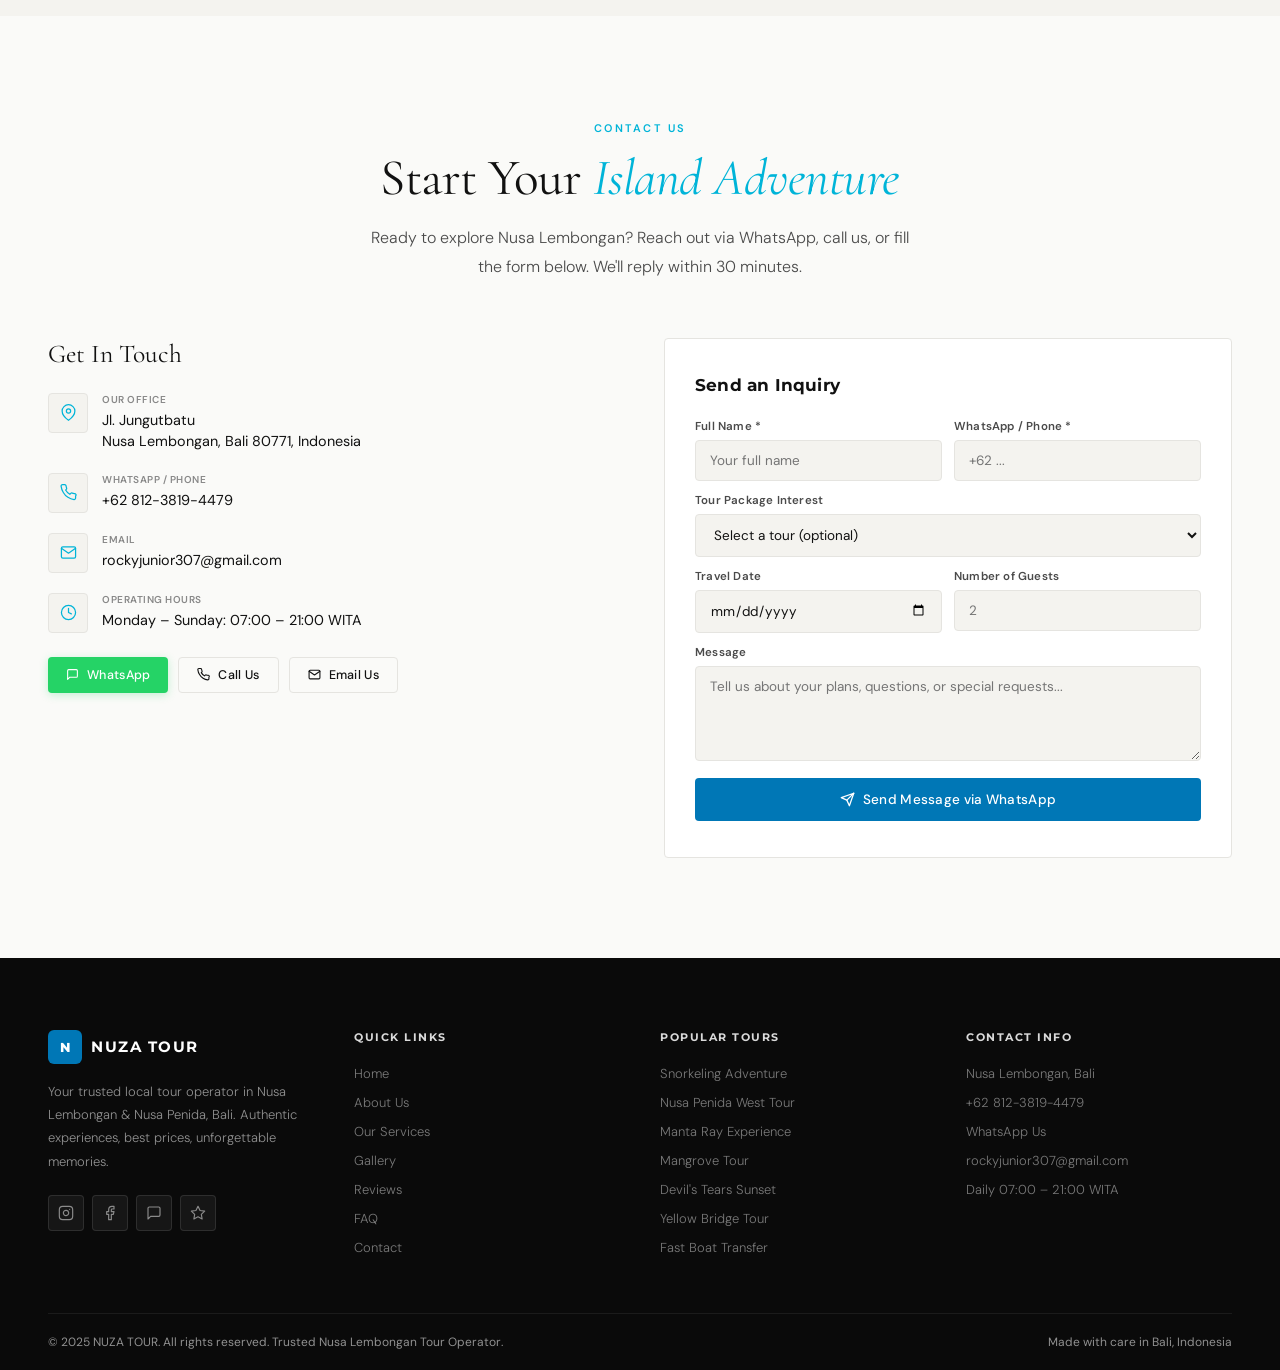
==== commit 0347596f: "Add files via upload" ====
--- a/index.html
+++ b/index.html
@@ -36,17 +36,35 @@
 }
 </script>
 
-<!-- EmailJS Library -->
-<script src="https://cdn.jsdelivr.net/npm/@emailjs/browser@4/dist/email.min.js"></script>
-
-<script>
-  // Inisialisasi EmailJS
-  emailjs.init("eYzEiiAAuGFSotS97");
-</script> 
-
+<!-- ═══════════════════════════════════════════════════════════
+     PERFORMANCE: Preconnect to critical origins (saves 100-300ms RTT each)
+     EmailJS deferred to first user interaction (saves ~50KB parse on load)
+     ═══════════════════════════════════════════════════════════ -->
 <link rel="preconnect" href="https://fonts.googleapis.com">
 <link rel="preconnect" href="https://fonts.gstatic.com" crossorigin>
-<link href="https://fonts.googleapis.com/css2?family=Cormorant+Garamond:ital,wght@0,300;0,400;0,600;1,300;1,400&family=DM+Sans:wght@300;400;500;600&family=Montserrat:wght@400;500;600;700;800&display=swap" rel="stylesheet">
+<!-- Preconnect to maps embed origin for faster iframe load on click -->
+<link rel="preconnect" href="https://www.google.com">
+<!-- DNS prefetch for external image origins (Unsplash gallery, avatar service) -->
+<link rel="dns-prefetch" href="https://images.unsplash.com">
+<link rel="dns-prefetch" href="https://i.pravatar.cc">
+<link rel="dns-prefetch" href="https://cdn.jsdelivr.net">
+
+<!-- ═══════════════════════════════════════════════════════════
+     FONTS: Reduced to only weights actually used on the page.
+     Cormorant Garamond: 300, 400 regular + italic (removed 600 — not used in body CSS).
+     DM Sans: 300, 400, 500 (removed 600 — closest to 500 in practice).
+     Montserrat: 700, 800 (removed 400/500/600 — only 700/800 appear in CSS).
+     display=swap ensures text is visible immediately (no FOIT).
+     ═══════════════════════════════════════════════════════════ -->
+<link href="https://fonts.googleapis.com/css2?family=Cormorant+Garamond:ital,wght@0,300;0,400;1,300;1,400&family=DM+Sans:wght@300;400;500&family=Montserrat:wght@700;800&display=swap" rel="stylesheet">
+
+<!-- ═══════════════════════════════════════════════════════════
+     PERFORMANCE: Preload the active hero image (LCP element).
+     This instructs the browser to start fetching it immediately
+     during HTML parsing, before CSS/JS is processed.
+     The image path must match the active .hero-slide exactly.
+     ═══════════════════════════════════════════════════════════ -->
+<link rel="preload" as="image" href="assets/images/nusa-penida-lembongan-island-exploration.jpg" fetchpriority="high">
 
 <!-- Favicon -->
 <link rel="icon" type="image/png" sizes="32x32" href="assets/images/nuza-tourist-information-rental-nusa-lembongan-log.jpeg">
@@ -93,7 +111,12 @@
 }
 
 *, *::before, *::after { box-sizing: border-box; margin: 0; padding: 0; }
-html { scroll-behavior: smooth; overflow-x: hidden; }
+/* Only enable smooth scroll when the user hasn't requested reduced motion.
+   Smooth scroll on mobile with long pages increases TBT on slow devices. */
+@media (prefers-reduced-motion: no-preference) {
+  html { scroll-behavior: smooth; }
+}
+html { overflow-x: hidden; }
 body {
   font-family: 'DM Sans', sans-serif;
   background: var(--bg-primary);
@@ -319,9 +342,6 @@
 .mobile-menu a:hover { color: var(--text-primary); background: var(--bg-secondary); }
 .mobile-menu.open { display: flex; }
 
-/* ============================================
-   HERO
-   ============================================ */
 #hero {
   position: relative; min-height: 100vh;
   display: flex; align-items: center;
@@ -334,6 +354,8 @@
   opacity: 0; transition: opacity 1.8s ease;
 }
 .hero-slide.active { opacity: 1; }
+/* Only promote the active slide to its own compositor layer */
+.hero-slide.active { will-change: opacity; }
 .hero-slide::after {
   content: ''; position: absolute; inset: 0;
   background: linear-gradient(
@@ -342,6 +364,14 @@
     rgba(5,5,5,0.35) 55%,
     rgba(5,5,5,0.15) 100%
   );
+}
+/* The LCP hero image is rendered as an <img> inside the active slide
+   for browser preload discoverability. It is position:absolute to fill. */
+.hero-slide-img {
+  position: absolute; inset: 0;
+  width: 100%; height: 100%;
+  object-fit: cover; object-position: center;
+  display: block;
 }
 
 .hero-content {
@@ -1232,9 +1262,23 @@
 <!-- ============ HERO ============ -->
 <section id="hero" aria-label="Hero banner">
   <div class="hero-slides" id="heroSlides">
+      <!-- Slides 1,2,4: CSS background-image — browser won't eagerly fetch these (good) -->
       <div class="hero-slide" style="background-image:url('assets/images/bali-snorkeling-blue-lagoon.jpg')"></div>
       <div class="hero-slide" style="background-image:url('assets/images/nusa-penida-lembongan-beach-view.jpg')"></div>
-      <div class="hero-slide active" style="background-image:url('assets/images/nusa-penida-lembongan-island-exploration.jpg')"></div>
+      <!-- Active slide (slide 3): rendered as a real <img> so the browser's preload
+           scanner can discover and fetch it immediately — this is the LCP element.
+           fetchpriority="high" + loading="eager" ensures it's treated as top priority. -->
+      <div class="hero-slide active">
+        <img
+          class="hero-slide-img"
+          src="assets/images/nusa-penida-lembongan-island-exploration.jpg"
+          alt="Nusa Penida and Lembongan island exploration"
+          width="1920" height="1080"
+          fetchpriority="high"
+          loading="eager"
+          decoding="async"
+        >
+      </div>
       <div class="hero-slide" style="background-image:url('assets/images/nusa-penida-lembongan-island-tour.jpg')"></div>
   </div>
 
@@ -1331,7 +1375,7 @@
     <div class="about-grid">
       <div class="reveal">
         <div class="about-image-wrap">
-          <img src="assets/images/nuza-tour-booking-office-nusa-lembongan.jpeg" alt="Nusa Lembongan scenery — NUZA TOUR" class="about-img" loading="lazy">
+          <img src="assets/images/nuza-tour-booking-office-nusa-lembongan.jpeg" alt="Nusa Lembongan scenery — NUZA TOUR" class="about-img" loading="lazy" width="800" height="1000" decoding="async">
           <div class="about-accent">
             <div class="about-accent-num">8+</div>
             <div class="about-accent-label">Years Trusted in Lembongan</div>
@@ -1391,9 +1435,22 @@
     <!-- Map -->
     <div style="margin-top:56px;" class="reveal">
       <div class="map-wrap">
+        <!-- ═══════════════════════════════════════════════════════════
+             PERFORMANCE: Maps Facade — Google Maps iframe (~500KB of JS)
+             only loads after user clicks "Show Map". Before that, we show
+             a static placeholder with the same visual footprint (340px tall).
+             This eliminates ~300-500ms of TBT and improves LCP significantly.
+             ═══════════════════════════════════════════════════════════ -->
+        <div id="map-facade" style="width:100%;height:340px;background:#e8e0d8;display:flex;flex-direction:column;align-items:center;justify-content:center;gap:12px;cursor:pointer;border:none;" onclick="loadGoogleMap()" aria-label="Click to load interactive map" role="button" tabindex="0" onkeydown="if(event.key==='Enter'||event.key===' ')loadGoogleMap()">
+          <svg width="32" height="32" viewBox="0 0 24 24" fill="none" stroke="#0077B6" stroke-width="1.75" stroke-linecap="round" stroke-linejoin="round" aria-hidden="true"><path d="M21 10c0 7-9 13-9 13s-9-6-9-13a9 9 0 0 1 18 0z"/><circle cx="12" cy="10" r="3"/></svg>
+          <span style="font-family:'DM Sans',sans-serif;font-size:13px;color:#4A4A4A;font-weight:500;">NUZA TOUR — Jl. Jungutbatu, Nusa Lembongan</span>
+          <span style="font-family:'DM Sans',sans-serif;font-size:12px;color:#0077B6;font-weight:600;text-decoration:underline;">Click to load interactive map</span>
+        </div>
         <iframe
-          src="https://www.google.com/maps/embed?pb=!1m18!1m12!1m3!1d204.7861617085955!2d115.44976164443274!3d-8.670617269275319!2m3!1f0!2f0!3f0!3m2!1i1024!2i768!4f13.1!3m3!1m2!1s0x2dd26d0043149a5f%3A0x250435b803ed2f90!2sNuza%20touris%20information%20%26%20rental%20%2C%20buggy%2C%20tour!5e1!3m2!1sid!2sid!4v1780479735375!5m2!1sid!2sid"
-          loading="lazy" allowfullscreen="" referrerpolicy="no-referrer-when-downgrade"
+          id="map-iframe"
+          data-src="https://www.google.com/maps/embed?pb=!1m18!1m12!1m3!1d204.7861617085955!2d115.44976164443274!3d-8.670617269275319!2m3!1f0!2f0!3f0!3m2!1i1024!2i768!4f13.1!3m3!1m2!1s0x2dd26d0043149a5f%3A0x250435b803ed2f90!2sNuza%20touris%20information%20%26%20rental%20%2C%20buggy%2C%20tour!5e1!3m2!1sid!2sid!4v1780479735375!5m2!1sid!2sid"
+          style="display:none;width:100%;height:340px;border:none;"
+          allowfullscreen="" referrerpolicy="no-referrer-when-downgrade"
           title="NUZA TOUR location on Google Maps" aria-label="Map showing NUZA TOUR location in Nusa Lembongan, Bali">
         </iframe>
       </div>
@@ -2093,17 +2150,11 @@
 ];
 
 const GALLERY_IMGS = [
-  { src:'https://images.unsplash.com/photo-1537953773345-d172ccf13cf1?w=500&q=75', cat:'island', alt:'Nusa Lembongan aerial view' },
-   { src:'https://images.unsplash.com/photo-1544551763-46a013bb70d5?w=500&q=75', cat:'snorkeling', alt:'Snorkeling in Nusa Lembongan' },
-  { src:'https://images.unsplash.com/photo-1518548419970-58e3b4079ab2?w=500&q=75', cat:'sunset', alt:"Devil's Tears sunset" },
- /* { src:'https://images.unsplash.com/photo-1506905925346-21bda4d32df4?w=500&q=75', cat:'island', alt:'Kelingking Beach Nusa Penida' },
-*/
-  { src:'https://images.unsplash.com/photo-1559494007-9f5847c49d94?w=500&q=75', cat:'snorkeling', alt:'Manta ray underwater' },
-/*{ src:'https://images.unsplash.com/photo-1472214103451-9374bd1c798e?w=500&q=75', cat:'island', alt:'Yellow bridge Lembongan' },
-  { src:'https://images.unsplash.com/photo-1505672678657-cc7037095e60?w=500&q=75', cat:'island', alt:'Fast boat Bali' },
-  { src:'https://images.unsplash.com/photo-1551524559-8af4e6624178?w=500&q=75', cat:'culture', alt:'Balinese temple offering' },
-  { src:'https://images.unsplash.com/photo-1470770841072-f978cf4d019e?w=500&q=75', cat:'sunset', alt:'Tropical sunset Bali' },*/
-  { src:'https://images.unsplash.com/photo-1443916568596-df5a58c445e9?w=500&q=75', cat:'snorkeling', alt:'Coral reef diving' },
+  { src:'https://images.unsplash.com/photo-1537953773345-d172ccf13cf1?w=500&q=75&fm=webp', cat:'island', alt:'Nusa Lembongan aerial view', w:500, h:375 },
+  { src:'https://images.unsplash.com/photo-1544551763-46a013bb70d5?w=500&q=75&fm=webp', cat:'snorkeling', alt:'Snorkeling in Nusa Lembongan', w:500, h:333 },
+  { src:'https://images.unsplash.com/photo-1518548419970-58e3b4079ab2?w=500&q=75&fm=webp', cat:'sunset', alt:"Devil's Tears sunset", w:500, h:333 },
+  { src:'https://images.unsplash.com/photo-1559494007-9f5847c49d94?w=500&q=75&fm=webp', cat:'snorkeling', alt:'Manta ray underwater', w:500, h:375 },
+  { src:'https://images.unsplash.com/photo-1443916568596-df5a58c445e9?w=500&q=75&fm=webp', cat:'snorkeling', alt:'Coral reef diving', w:500, h:333 },
 ];
 
 const REVIEWS = [
@@ -2125,10 +2176,10 @@
 ];
 
 const GUIDE_ARTICLES = [
-  { tag:'Top Things To Do', title:'1Best Things To Do in Nusa Lembongan 2025', excerpt:'From swimming in crystal lagoons to watching manta rays, Nusa Lembongan offers experiences that rival any island in Southeast Asia. Here are the 15 unmissable activities.', img:'https://images.unsplash.com/photo-1537953773345-d172ccf13cf1?w=400&q=75' },
-  { tag:'Destination Guide', title:'2Why Visit Nusa Penida? The Ultimate 2025 Guide', excerpt:'Nusa Penida is home to some of Indonesia\'s most dramatic coastal scenery. Kelingking Beach, Angel\'s Billabong, and Broken Beach make it an unmissable destination.', img:'https://images.unsplash.com/photo-1506905925346-21bda4d32df4?w=400&q=75' },
-  { tag:'Snorkeling Guide', title:'3Top Snorkeling Spots in Nusa Lembongan & Penida', excerpt:'The waters around Nusa Lembongan are among the world\'s best for snorkeling. Discover Manta Point, Crystal Bay, and other incredible spots where marine biodiversity thrives.', img:'https://images.unsplash.com/photo-1544551763-46a013bb70d5?w=400&q=75' },
-  { tag:'Travel Tips', title:'4Complete Bali Island Hopping Guide: Lembongan & Penida', excerpt:'Plan the perfect island-hopping adventure from Bali. This guide covers transportation, accommodation, budgets, and how to make the most of your time on the Nusa Islands.', img:'https://images.unsplash.com/photo-1518548419970-58e3b4079ab2?w=400&q=75' },
+  { tag:'Top Things To Do', title:'1Best Things To Do in Nusa Lembongan 2025', excerpt:'From swimming in crystal lagoons to watching manta rays, Nusa Lembongan offers experiences that rival any island in Southeast Asia. Here are the 15 unmissable activities.', img:'https://images.unsplash.com/photo-1537953773345-d172ccf13cf1?w=400&q=75&fm=webp' },
+  { tag:'Destination Guide', title:'2Why Visit Nusa Penida? The Ultimate 2025 Guide', excerpt:'Nusa Penida is home to some of Indonesia\'s most dramatic coastal scenery. Kelingking Beach, Angel\'s Billabong, and Broken Beach make it an unmissable destination.', img:'https://images.unsplash.com/photo-1506905925346-21bda4d32df4?w=400&q=75&fm=webp' },
+  { tag:'Snorkeling Guide', title:'3Top Snorkeling Spots in Nusa Lembongan & Penida', excerpt:'The waters around Nusa Lembongan are among the world\'s best for snorkeling. Discover Manta Point, Crystal Bay, and other incredible spots where marine biodiversity thrives.', img:'https://images.unsplash.com/photo-1544551763-46a013bb70d5?w=400&q=75&fm=webp' },
+  { tag:'Travel Tips', title:'4Complete Bali Island Hopping Guide: Lembongan & Penida', excerpt:'Plan the perfect island-hopping adventure from Bali. This guide covers transportation, accommodation, budgets, and how to make the most of your time on the Nusa Islands.', img:'https://images.unsplash.com/photo-1518548419970-58e3b4079ab2?w=400&q=75&fm=webp' },
   { tag:'Eco Tourism', title:'Sustainable Travel in Nusa Lembongan: How To Do It Right', excerpt:'Travel responsibly and protect the islands you love. Learn about eco-friendly practices, reef-safe sunscreen, and how NUZA TOUR supports local conservation efforts.', img:'assets/images/nusa-lembongan-island-tour.jpg'},
   { tag:'Mangrove Tour', title:'6Exploring the Mangrove Forests of Nusa Lembongan', excerpt:'The mangrove ecosystem of Nusa Lembongan is one of Bali\'s hidden ecological treasures. A guided canoe tour reveals a world of birds, crabs, and incredible natural architecture.', img:'assets/images/exploring-the-mangrove-forests-of-nusa-nembongan.jpeg' },
 ];
@@ -2155,27 +2206,40 @@
 });
 
 /* ============================================
-   NAVBAR
-   ============================================ */
+   NAVBAR — throttled passive scroll listener
+   passive:true tells the browser we won't call preventDefault(),
+   allowing it to scroll without waiting for JS to finish (critical for INP).
+   requestAnimationFrame throttles to 1 check per frame (~60fps cap).
+   ============================================ */
+let _ticking = false;
 window.addEventListener('scroll', () => {
-  document.getElementById('navbar').classList.toggle('scrolled', window.scrollY > 60);
-});
+  if (!_ticking) {
+    requestAnimationFrame(() => {
+      document.getElementById('navbar').classList.toggle('scrolled', window.scrollY > 60);
+      _ticking = false;
+    });
+    _ticking = true;
+  }
+}, { passive: true });
 document.getElementById('hamburger').addEventListener('click', () => {
   document.getElementById('mobileMenu').classList.toggle('open');
 });
 
 /* ============================================
    HERO SLIDER
+   Performance: Defer the slideshow interval until the browser is idle
+   (requestIdleCallback) or after 3 seconds (fallback). This prevents
+   the slideshow JS from competing with LCP image loading.
    ============================================ */
 const slides = document.querySelectorAll('.hero-slide');
 const dotsContainer = document.getElementById('slideDots');
-let current = 0, slideInterval;
+let current = 2; // index 2 is the active .hero-slide (0-based)
 
 slides.forEach((_, i) => {
   const d = document.createElement('button');
-  d.className = 'dot' + (i === 0 ? ' active' : '');
+  d.className = 'dot' + (i === current ? ' active' : '');
   d.setAttribute('aria-label', `Slide ${i+1}`);
-  d.addEventListener('click', () => goSlide(i));
+  d.addEventListener('click', () => { goSlide(i); });
   dotsContainer.appendChild(d);
 });
 
@@ -2183,10 +2247,19 @@
   slides[current].classList.remove('active');
   dotsContainer.children[current].classList.remove('active');
   current = (n + slides.length) % slides.length;
+  // For non-CSS-BG slides (the img slide), toggling active shows the img
+  // For CSS-BG slides, the background-image is already set inline
   slides[current].classList.add('active');
   dotsContainer.children[current].classList.add('active');
 }
-setInterval(() => goSlide(current + 1), 5500);
+
+// Defer interval until browser idle — avoids TBT during initial paint
+const startSlideshow = () => setInterval(() => goSlide(current + 1), 5500);
+if ('requestIdleCallback' in window) {
+  requestIdleCallback(startSlideshow, { timeout: 3000 });
+} else {
+  setTimeout(startSlideshow, 3000);
+}
 
 /* ============================================
    SERVICES RENDER
@@ -2203,7 +2276,7 @@
   grid.innerHTML = items.map(t => `
     <article class="service-card reveal" data-id="${t.id}" itemscope itemtype="https://schema.org/TouristTrip">
       <div class="service-img-wrap">
-        <img src="${t.image}" alt="${t.title} — NUZA TOUR" class="service-img" loading="lazy" itemprop="image">
+        <img src="${t.image}" alt="${t.title} — NUZA TOUR" class="service-img" loading="lazy" width="300" height="210" decoding="async" itemprop="image">
         <div class="service-badge">${t.category}</div>
         <div class="service-rating">${ICON_STAR} ${t.rating}</div>
       </div>
@@ -2250,7 +2323,7 @@
   const items = filter === 'all' ? GALLERY_IMGS : GALLERY_IMGS.filter(i => i.cat === filter);
   grid.innerHTML = items.map((img, idx) => `
     <div class="gallery-item" data-src="${img.src}" data-idx="${idx}" onclick="openLightbox(${idx}, ${JSON.stringify(items.map(i=>i.src)).replace(/"/g,"'")})">
-      <img src="${img.src}" alt="${img.alt}" loading="lazy">
+      <img src="${img.src}" alt="${img.alt}" loading="lazy" width="${img.w}" height="${img.h}" decoding="async">
       <div class="gallery-overlay">${SEARCH_ICON}</div>
     </div>
   `).join('');
@@ -2292,7 +2365,7 @@
     <div class="testi-stars">${STAR_SVG.repeat(r.rating)}</div>
     <p class="testi-text">${r.text}</p>
     <div class="testi-author">
-      <img src="${r.img}" alt="${r.name}" class="testi-avatar" loading="lazy">
+      <img src="${r.img}" alt="${r.name}" class="testi-avatar" loading="lazy" width="44" height="44" decoding="async">
       <div>
         <div class="testi-name">${r.name}</div>
         <div class="testi-country">${r.country}</div>
@@ -2327,7 +2400,13 @@
 
 document.getElementById('testiPrev').addEventListener('click', () => scrollTesti(testiIdx - 1));
 document.getElementById('testiNext').addEventListener('click', () => scrollTesti(testiIdx + 1));
-setInterval(() => scrollTesti(testiIdx + 1 > REVIEWS.length - getVisCount() ? 0 : testiIdx + 1), 6000);
+// Defer testimonial auto-scroll until browser is idle (reduces TBT)
+const startTestiAuto = () => setInterval(() => scrollTesti(testiIdx + 1 > REVIEWS.length - getVisCount() ? 0 : testiIdx + 1), 6000);
+if ('requestIdleCallback' in window) {
+  requestIdleCallback(startTestiAuto, { timeout: 4000 });
+} else {
+  setTimeout(startTestiAuto, 4000);
+}
 
 /* ============================================
    FAQ RENDER
@@ -2355,7 +2434,7 @@
    ============================================ */
 document.getElementById('guideGrid').innerHTML = GUIDE_ARTICLES.map(a => `
   <article class="guide-card reveal" itemscope itemtype="https://schema.org/Article">
-    <img src="${a.img}" alt="${a.title}" class="guide-img" loading="lazy" itemprop="image">
+    <img src="${a.img}" alt="${a.title}" class="guide-img" loading="lazy" width="400" height="190" decoding="async" itemprop="image">
     <div class="guide-body">
       <span class="guide-tag">${a.tag}</span>
       <h3 class="guide-title" itemprop="headline">${a.title}</h3>
@@ -2681,17 +2760,20 @@
 
   localStorage.setItem('bookingData', JSON.stringify(booking));
 
-  emailjs.send(
-    "service_mtq2oqa",
-    "template_ygsuc9o",
-    booking
-  )
-  .then(() => {
-    window.location.href = "booking-success.html";
-  })
-  .catch(error => {
-    console.error(error);
-    alert("Failed to send booking request. Please try WhatsApp or contact us directly.");
+  // Load EmailJS on demand (deferred — not loaded at page load)
+  loadEmailJs(() => {
+    emailjs.send(
+      "service_mtq2oqa",
+      "template_ygsuc9o",
+      booking
+    )
+    .then(() => {
+      window.location.href = "booking-success.html";
+    })
+    .catch(error => {
+      console.error(error);
+      alert("Failed to send booking request. Please try WhatsApp or contact us directly.");
+    });
   });
 });
 
@@ -2730,6 +2812,51 @@
 document.addEventListener('keydown', e => {
   if(e.key === 'Escape') { closeModal(); closeLb(); }
 });
+
+/* ============================================
+   GOOGLE MAPS FACADE
+   Loads the iframe only when user explicitly clicks "Show Map".
+   Saves ~500KB of Google Maps JS on initial page load (major TBT reduction).
+   ============================================ */
+function loadGoogleMap() {
+  const facade = document.getElementById('map-facade');
+  const iframe = document.getElementById('map-iframe');
+  if (!iframe || iframe.src) return; // already loaded
+  iframe.src = iframe.dataset.src;
+  iframe.style.display = 'block';
+  if (facade) facade.style.display = 'none';
+}
+
+/* ============================================
+   EMAILJS — DEFERRED LOADING
+   The EmailJS library (~50KB) is only fetched when the user first
+   clicks "Book via Email". This saves a full script parse+eval on
+   every page load, reducing TBT and FCP significantly.
+   ============================================ */
+let _emailJsReady = false;
+let _emailJsLoading = false;
+
+function loadEmailJs(callback) {
+  if (_emailJsReady) { callback(); return; }
+  if (_emailJsLoading) {
+    // Queue the callback until the script loads
+    document.addEventListener('emailjs-ready', callback, { once: true });
+    return;
+  }
+  _emailJsLoading = true;
+  const script = document.createElement('script');
+  script.src = 'https://cdn.jsdelivr.net/npm/@emailjs/browser@4/dist/email.min.js';
+  script.onload = () => {
+    emailjs.init("eYzEiiAAuGFSotS97");
+    _emailJsReady = true;
+    document.dispatchEvent(new Event('emailjs-ready'));
+    callback();
+  };
+  script.onerror = () => {
+    alert("Failed to load email service. Please try WhatsApp or contact us directly.");
+  };
+  document.head.appendChild(script);
+}
 </script>
 </body>
 </html>
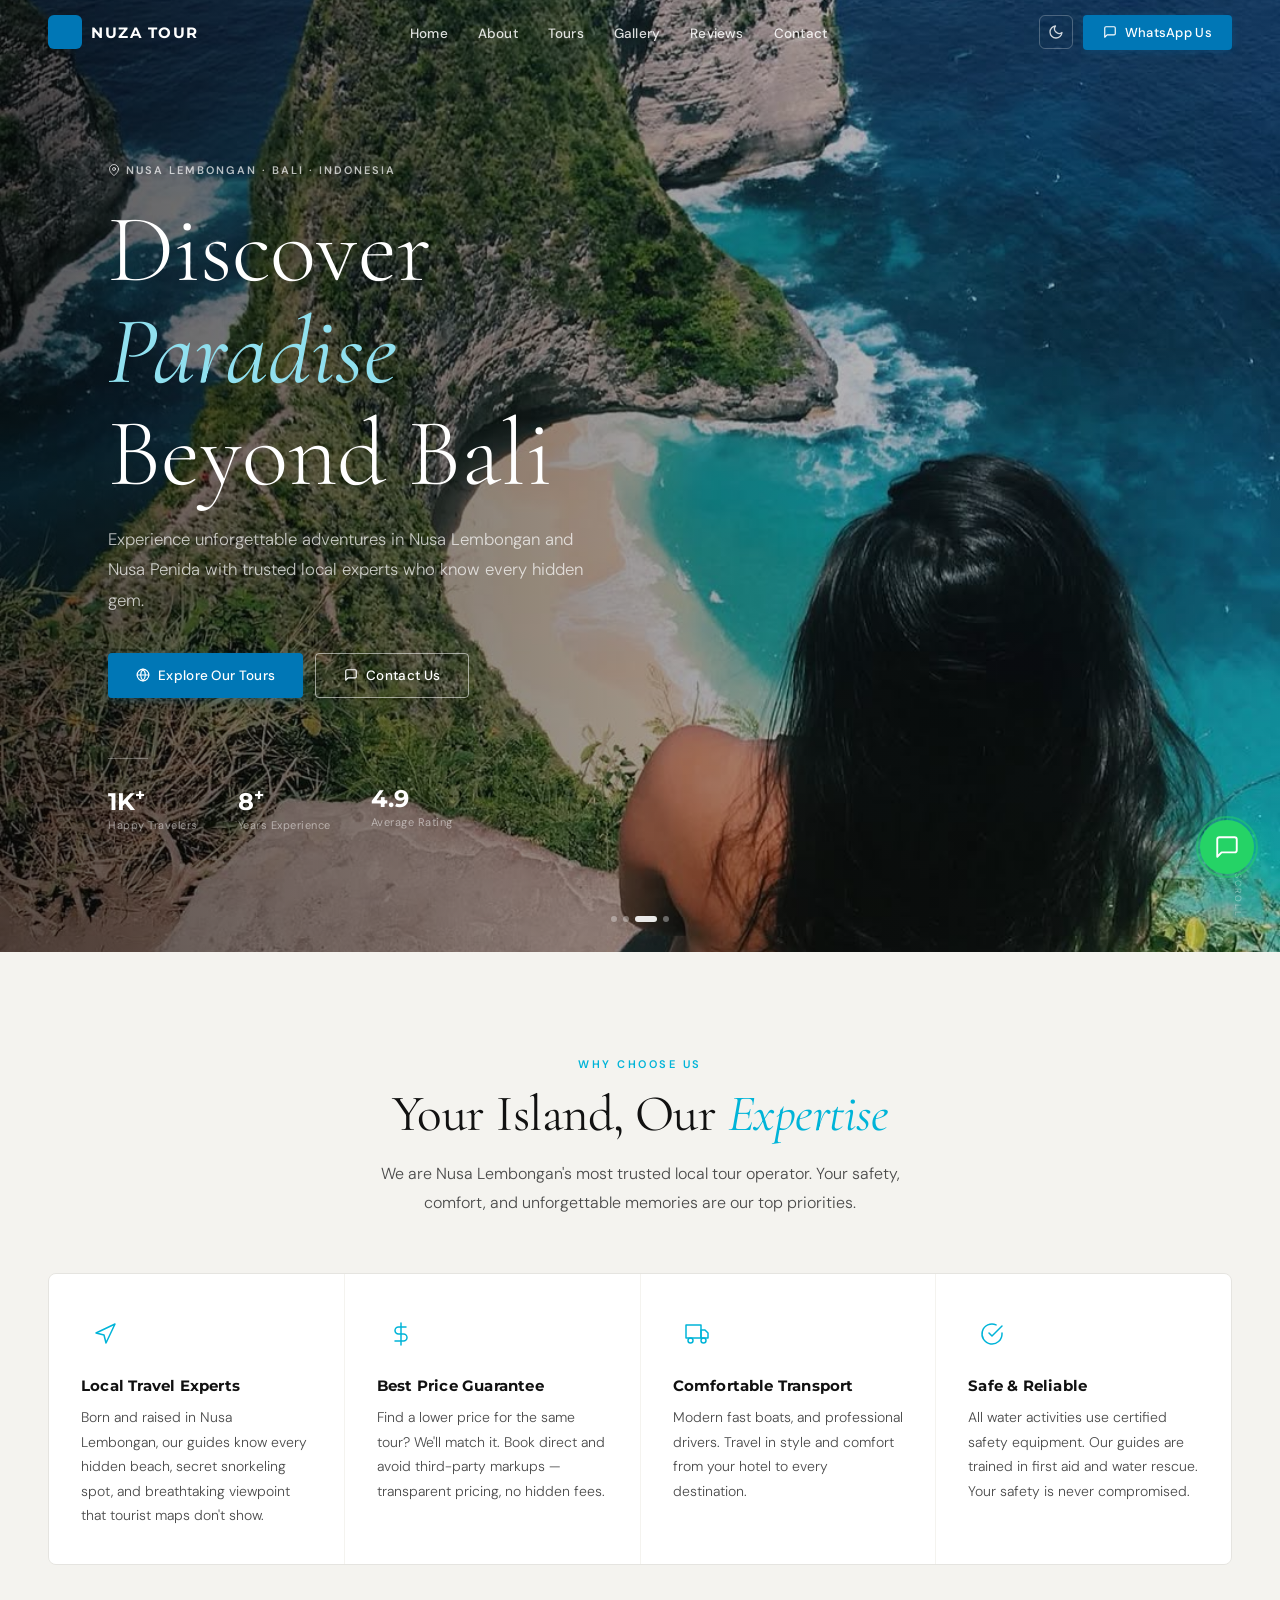
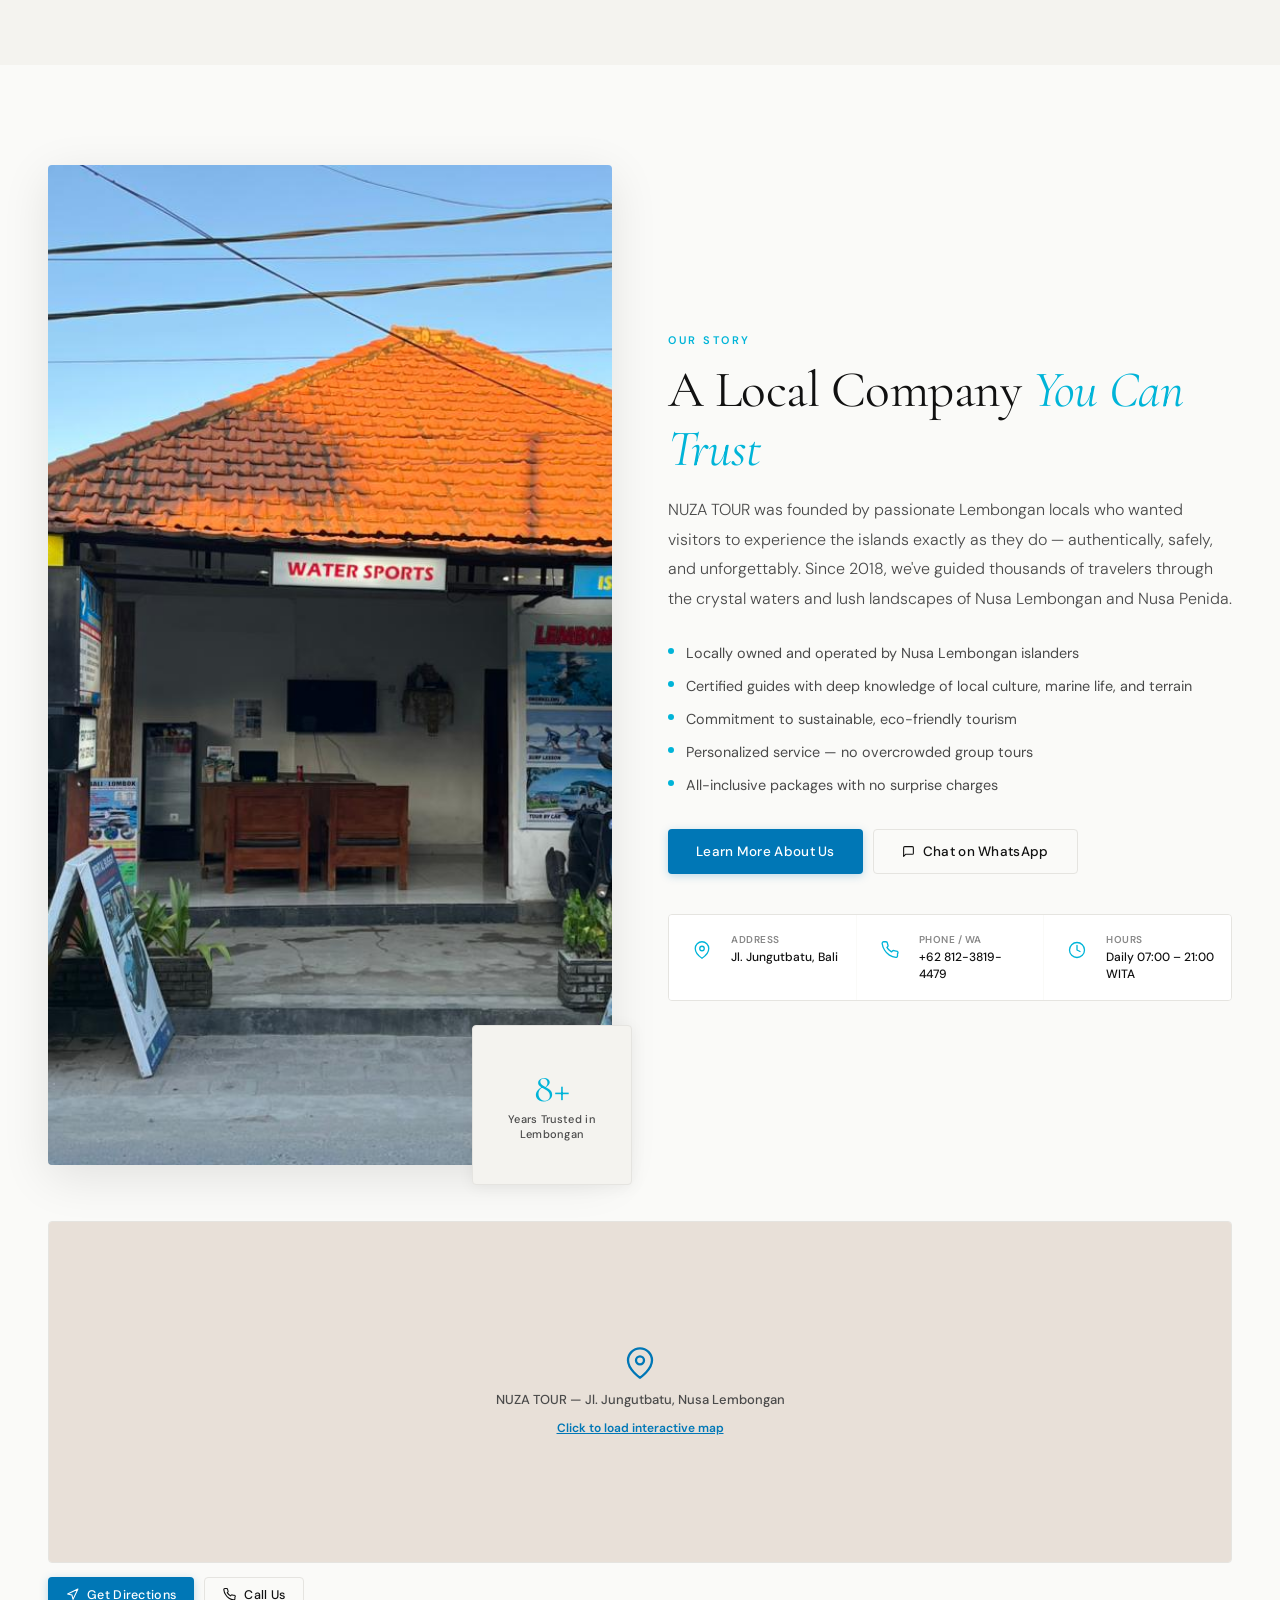
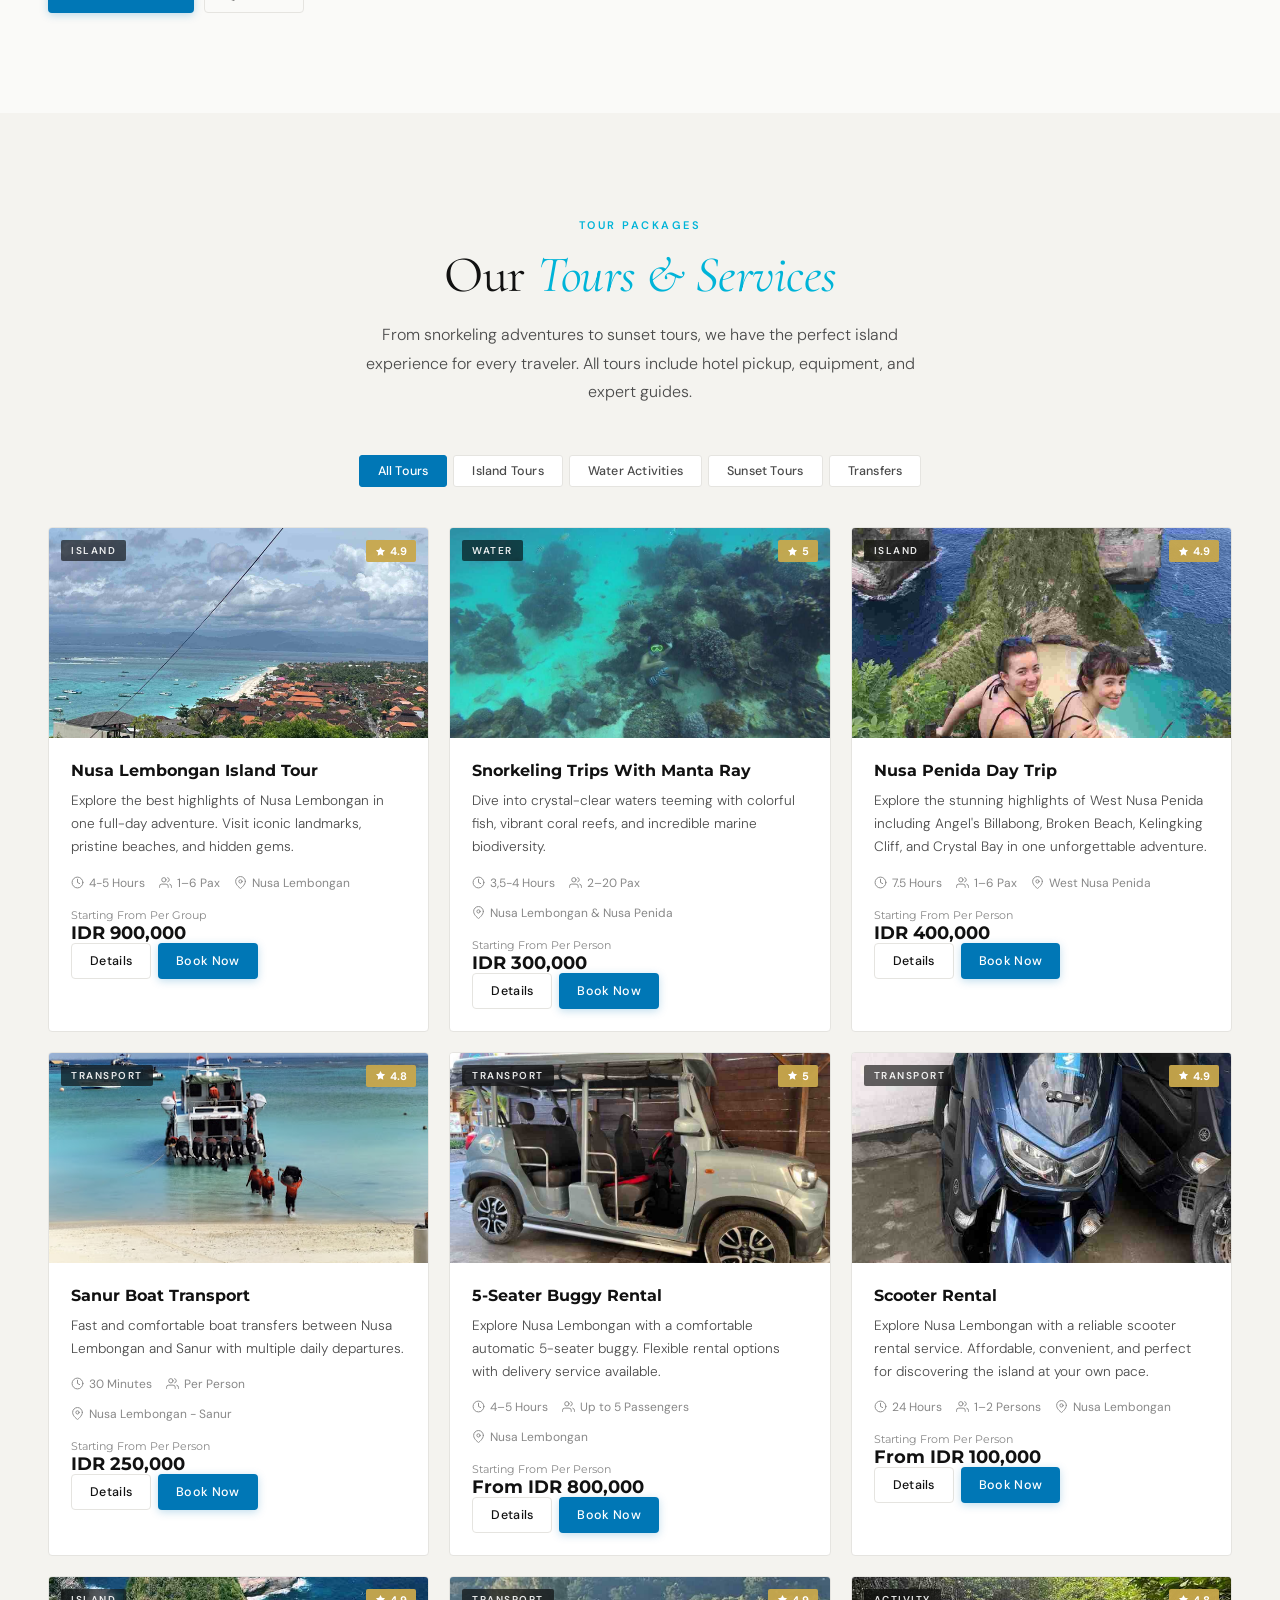
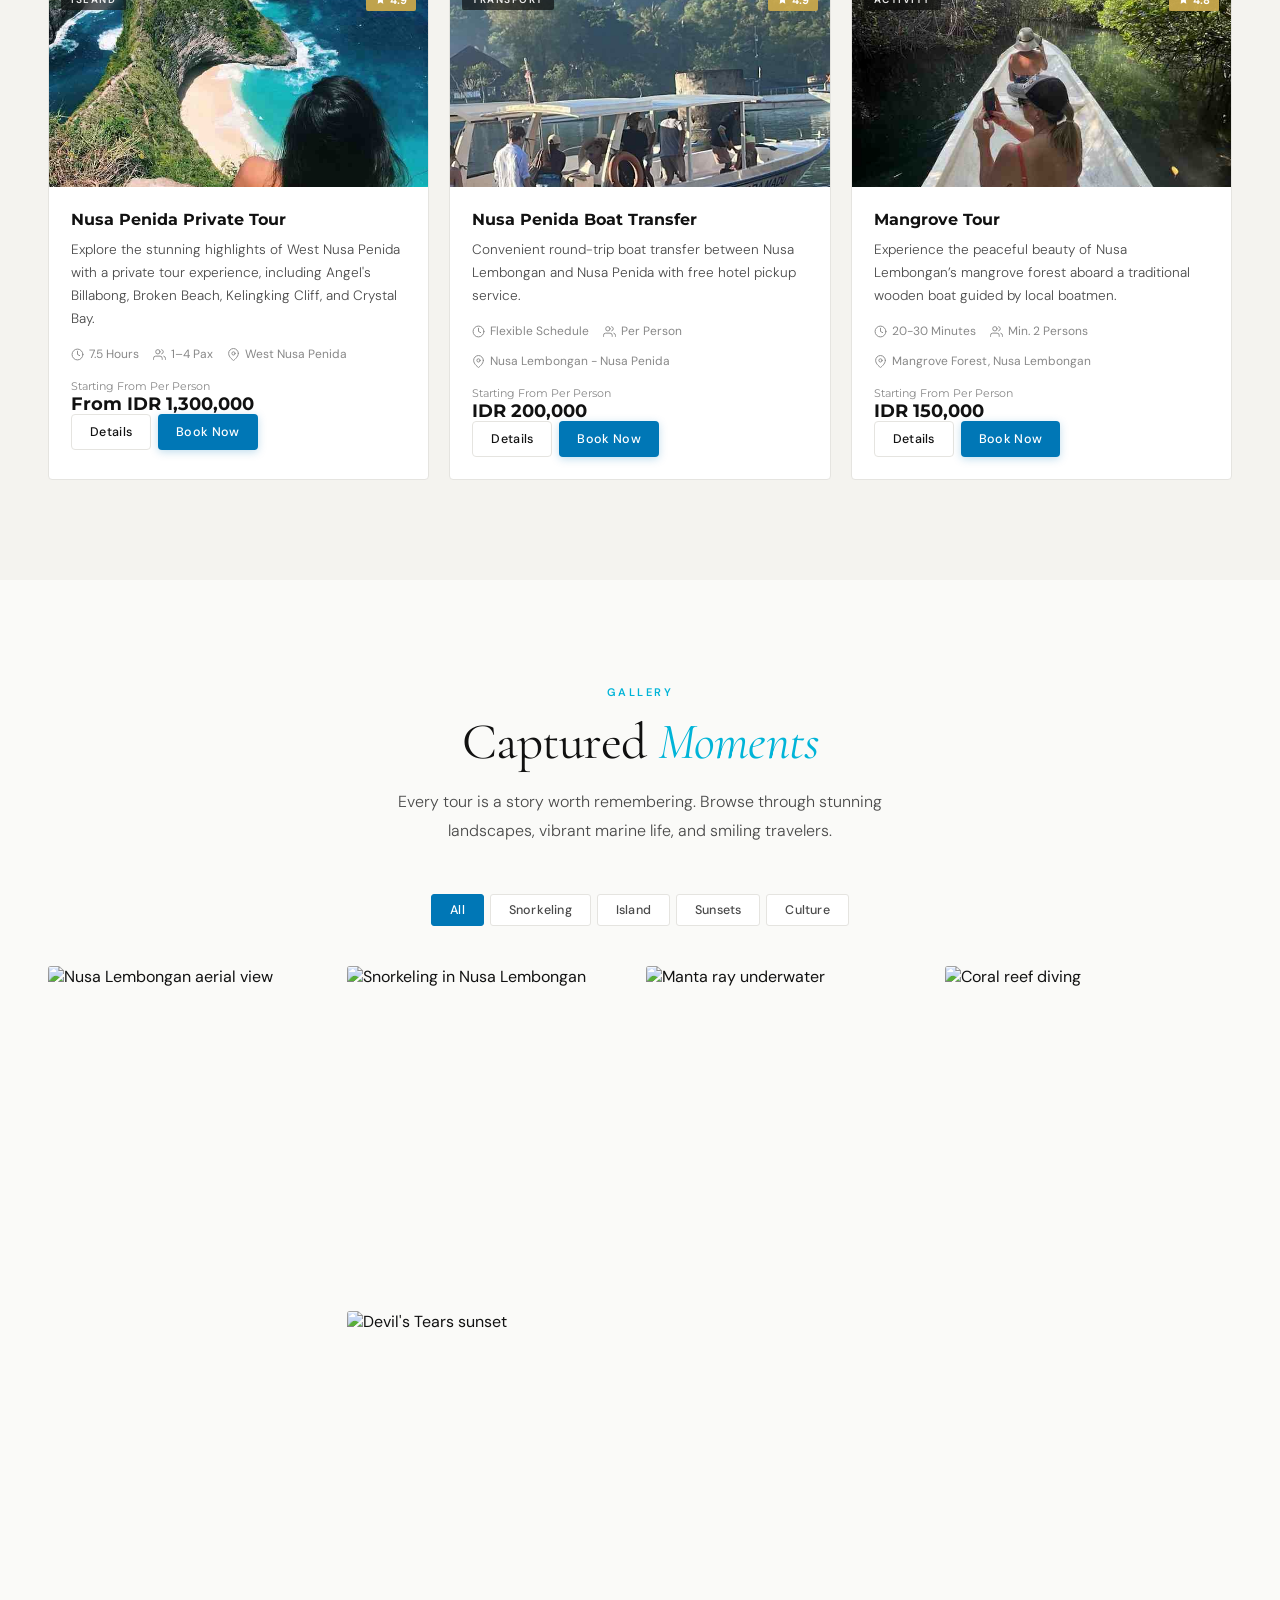
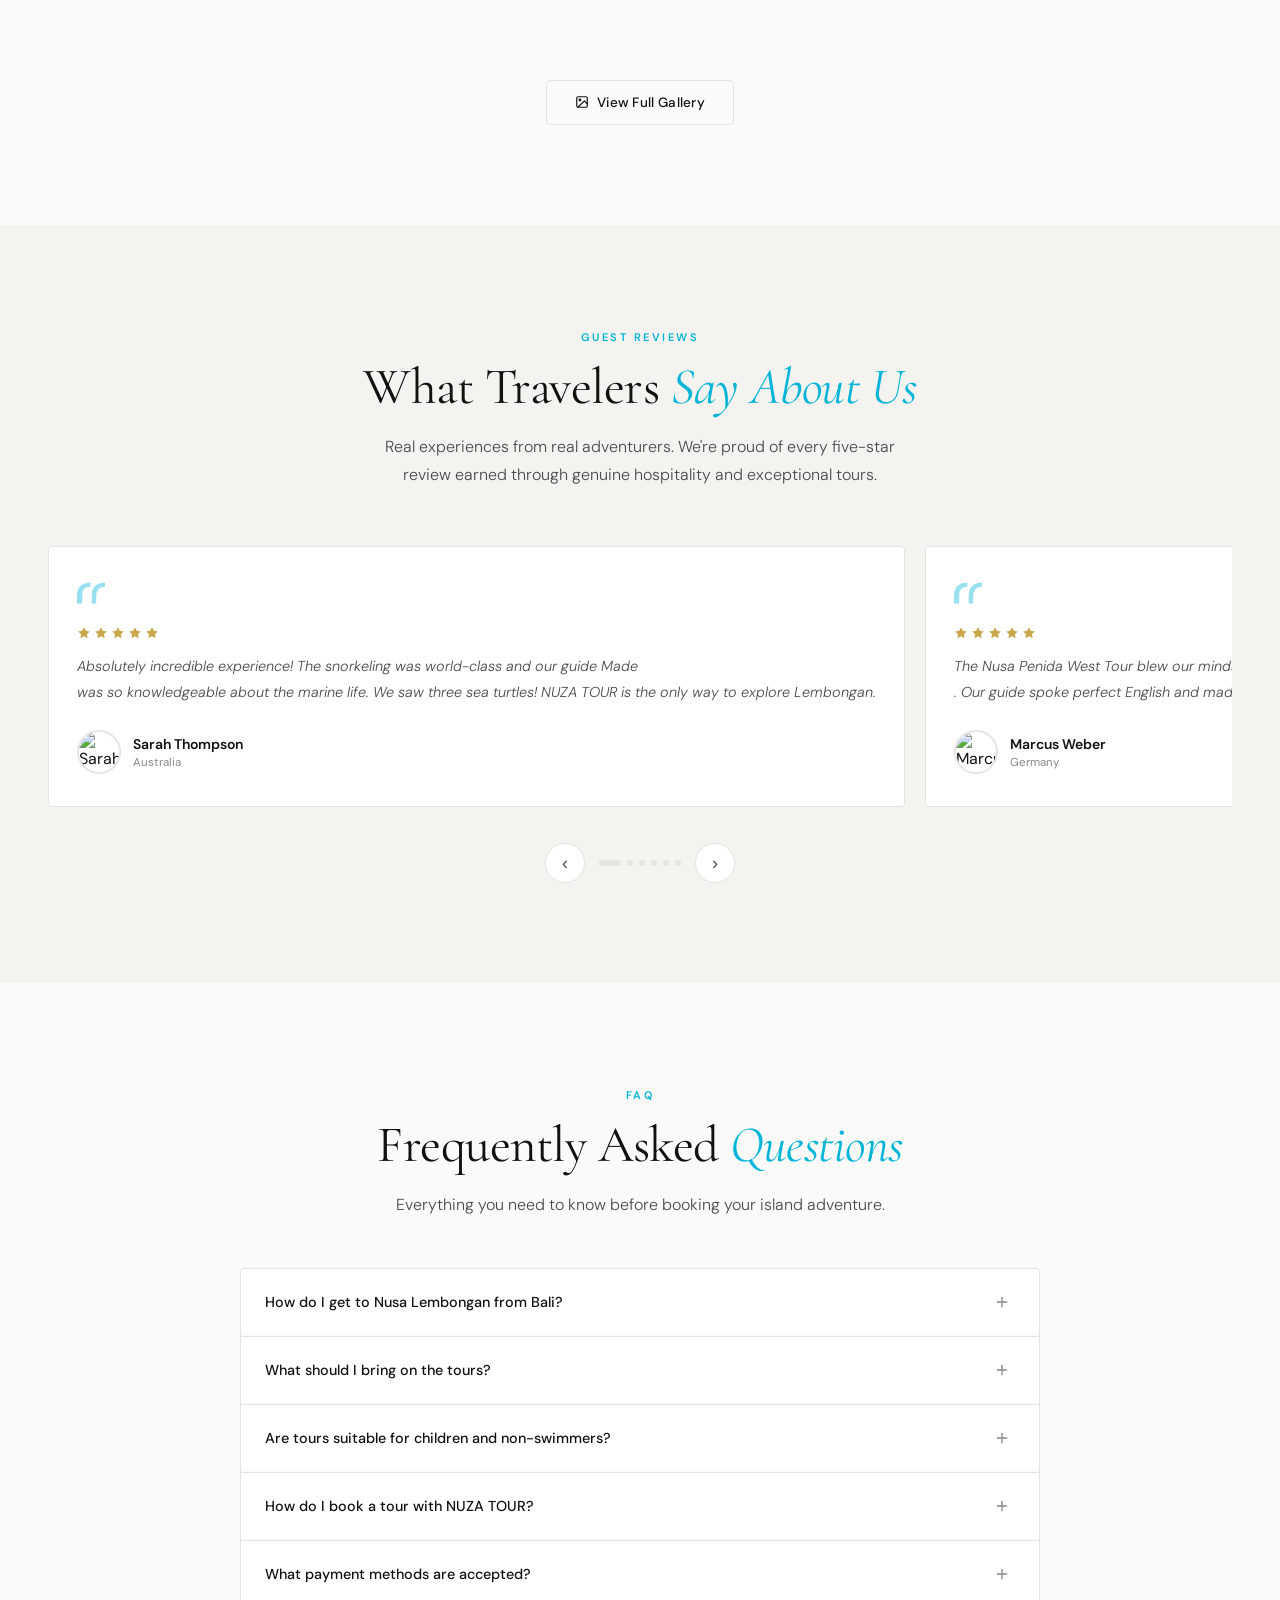
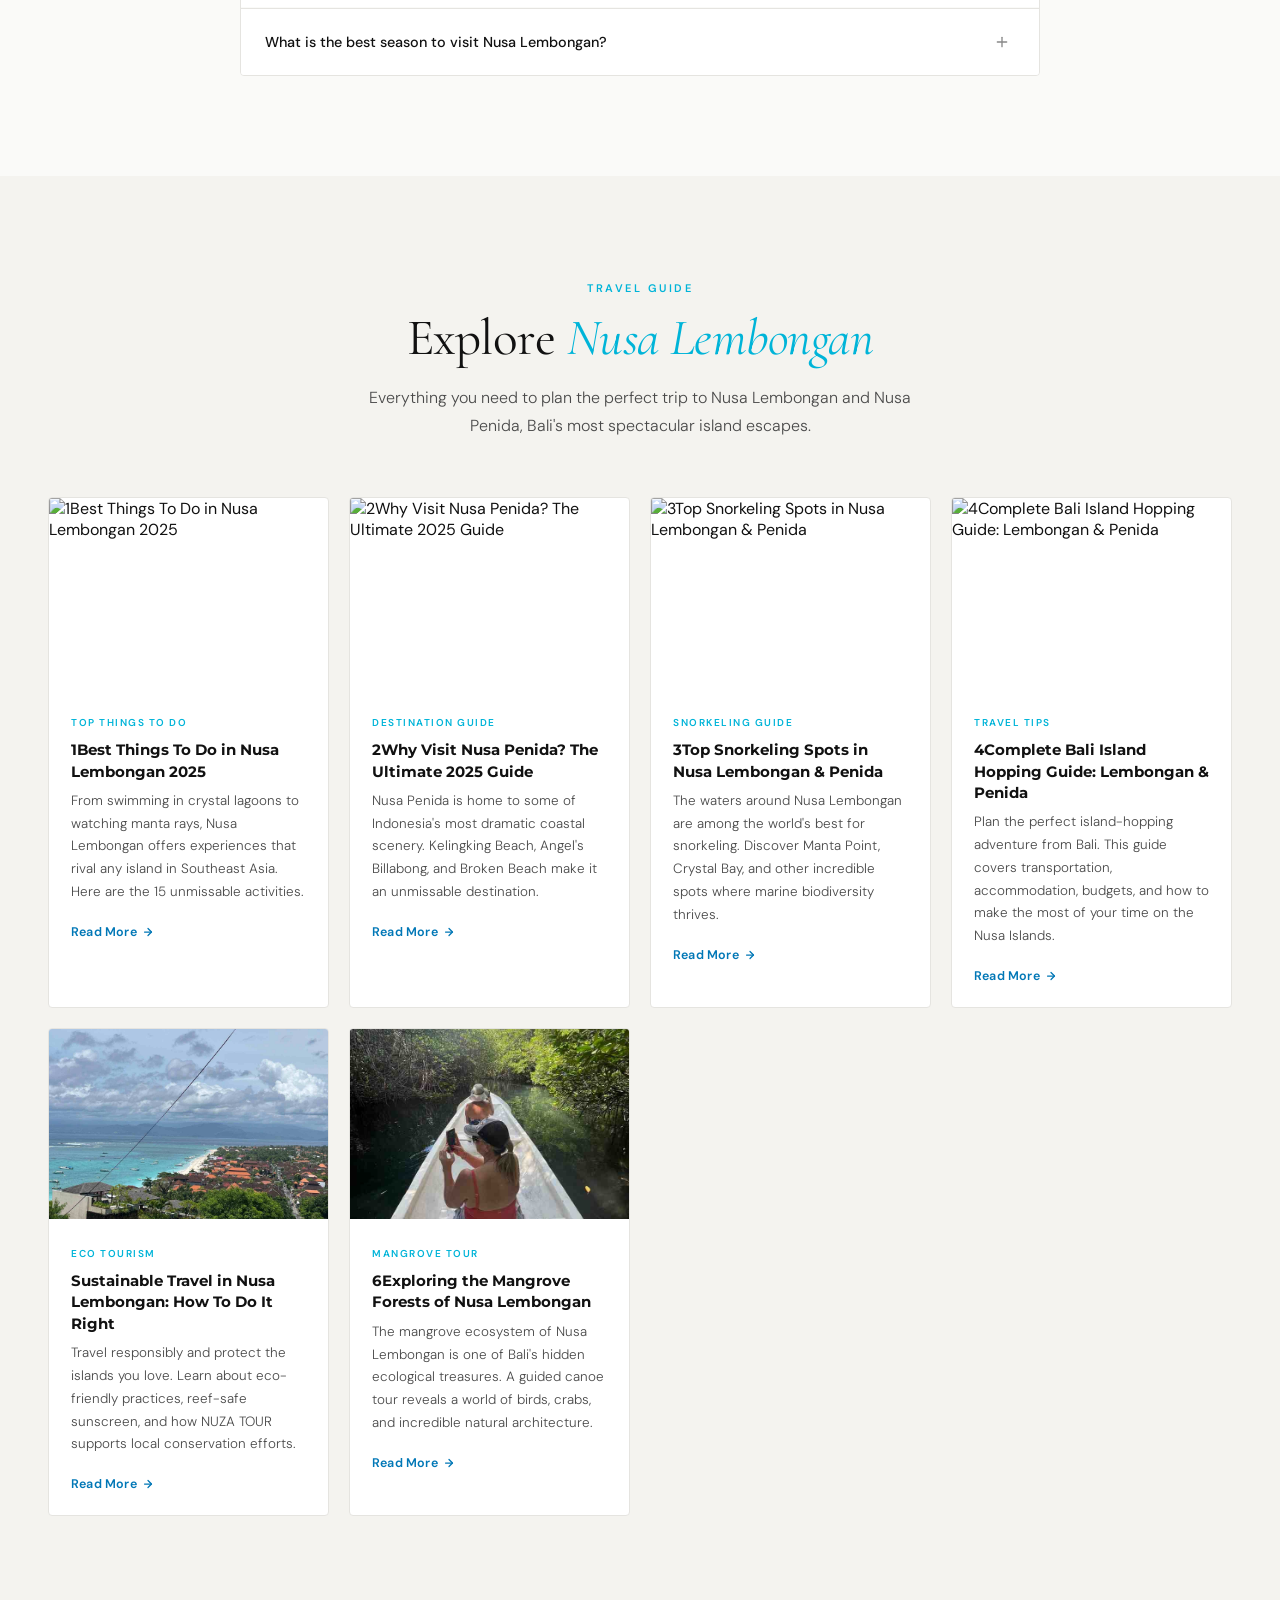
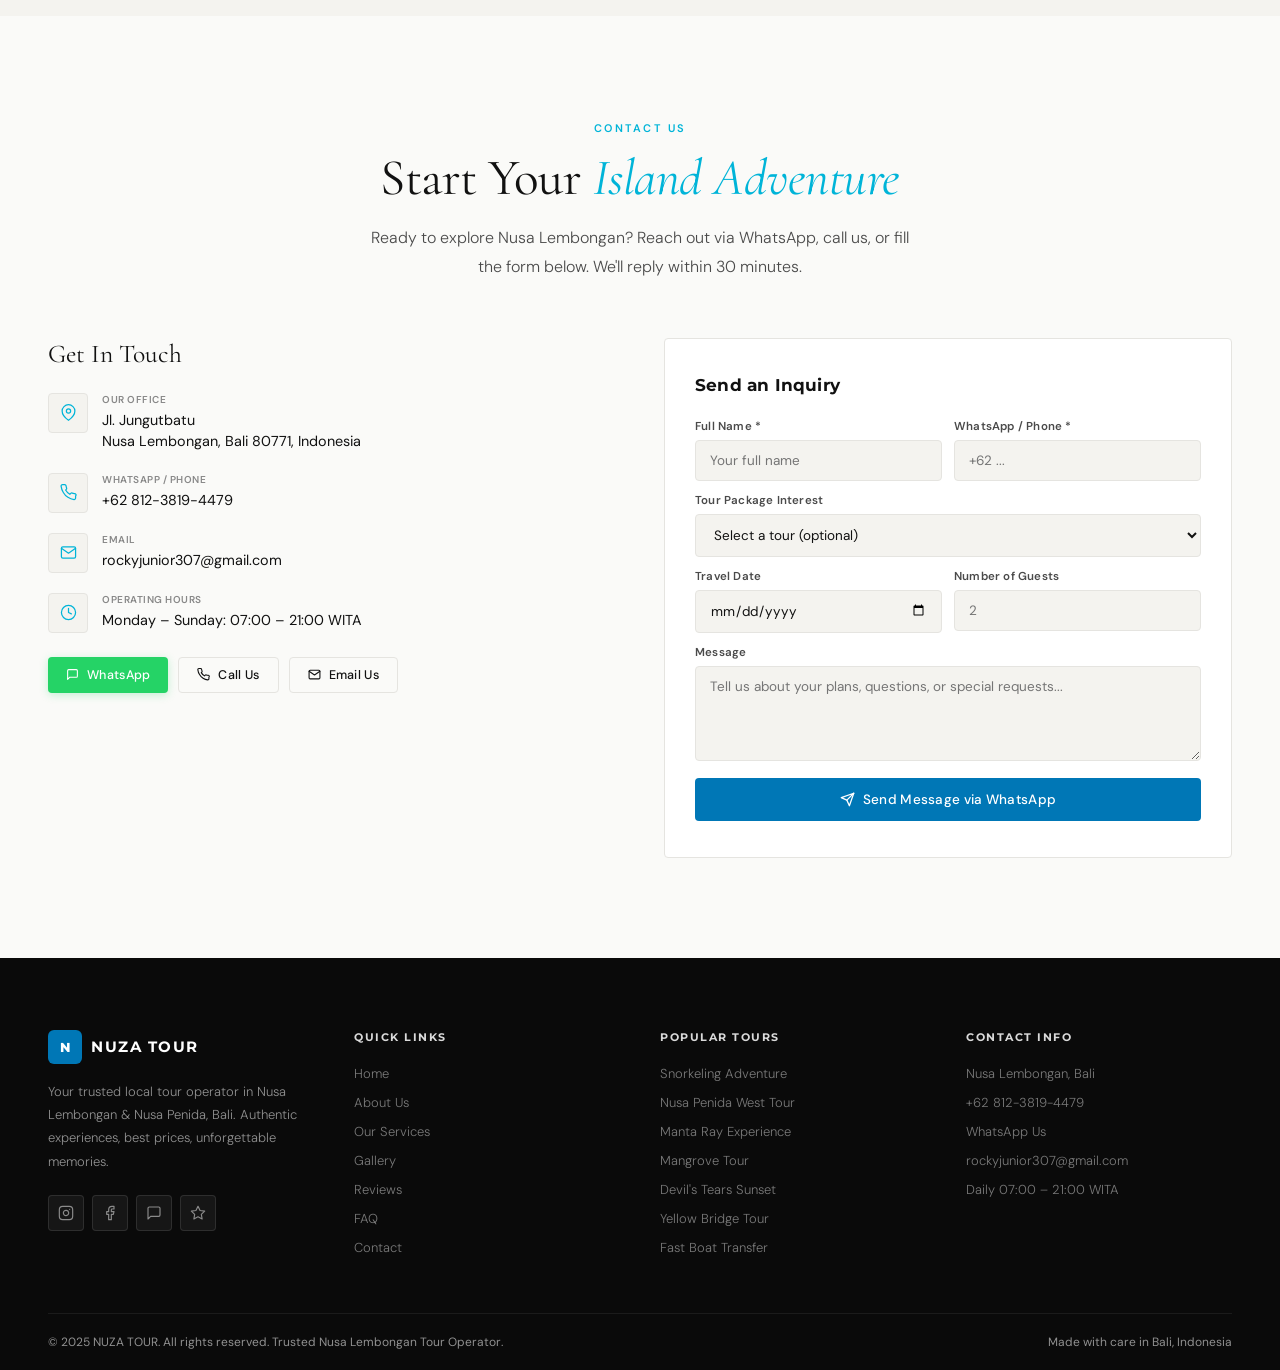
==== commit 86dc720d: "Update index.html" ====
--- a/index.html
+++ b/index.html
@@ -1935,12 +1935,12 @@
     id: 4, category: 'Transport',
     title: 'Sanur Boat Transport',
     desc: 'Fast and comfortable boat transfers between Nusa Lembongan and Sanur with multiple daily departures.',
-    price: 'IDR 200,000', priceNum: 200000,
+    price: 'IDR 250,000', priceNum: 250000,
     duration: '30 Minutes', guests: 'Per Person', destination: 'Nusa Lembongan - Sanur', rating: 4.8,
     image: 'assets/images/sanur-fast-boat-transfer.jpg',
     fullDesc: 'Enjoy a fast and convenient boat transfer between Nusa Lembongan and Sanur. Our reliable fast boat service offers daily departures with a comfortable 30-minute crossing. Perfect for travelers looking for a quick and hassle-free journey between Bali and Nusa Lembongan.',
     highlights: [
-      'Starting from IDR 200,000 per person',
+      'Starting from IDR 250,000 per person',
       'Approximate travel time 30 minutes',
       'Daily departures from Nusa Lembongan',
       'Departure times: 08:00, 12:30, and 16:00',
